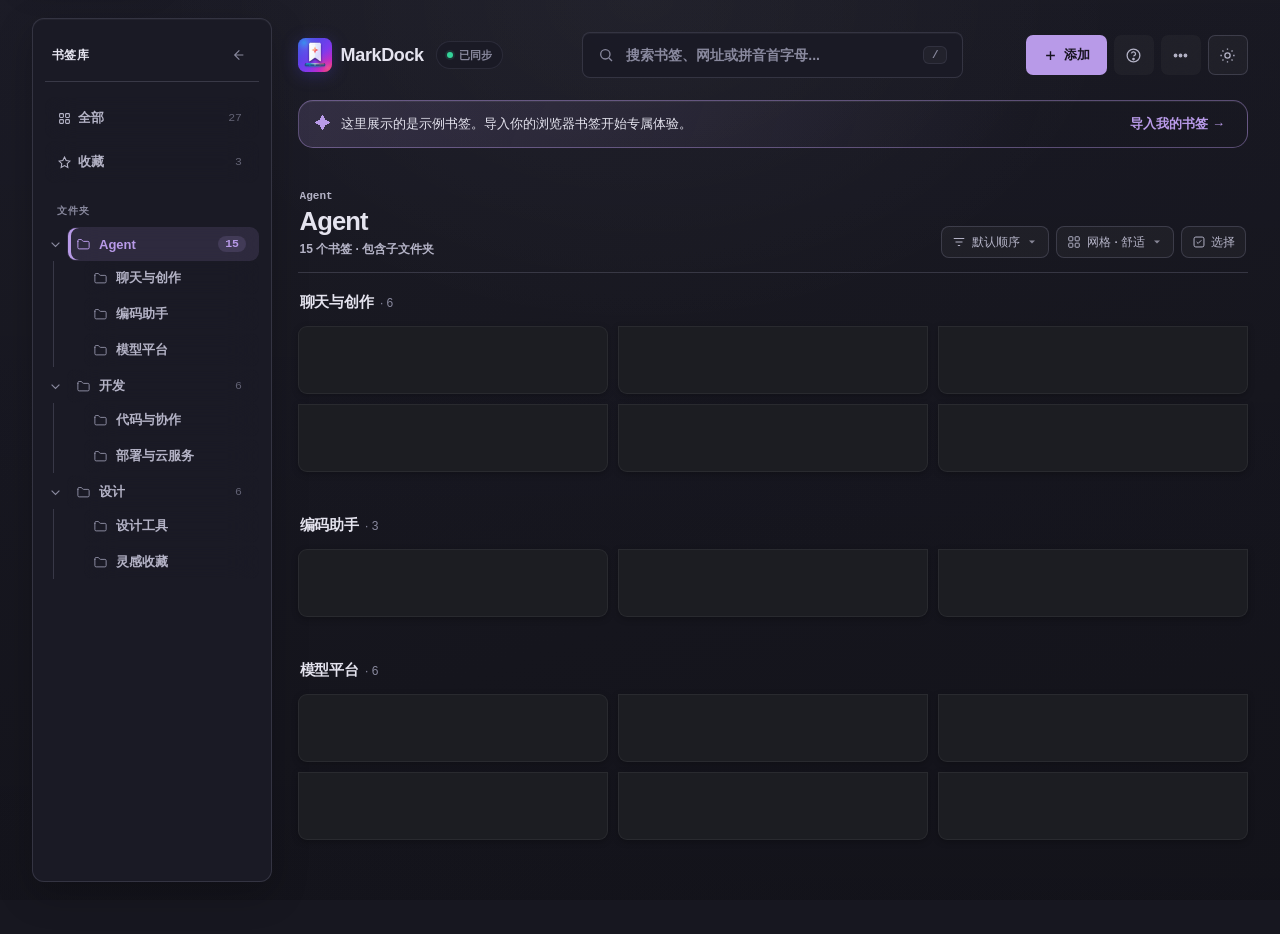
==== index.html @ a3353b94 "Prepare MarkDock Chrome Web Store release" ====
<!doctype html>
<html lang="zh-CN">
  <head>
    <meta charset="UTF-8" />
    <meta name="viewport" content="width=device-width, initial-scale=1" />
    <meta name="theme-color" content="#17181b" />
    <title>MarkDock 书签坞</title>
    <link rel="icon" type="image/svg+xml" href="./favicon.svg" />
    <script src="./theme-init.js"></script>
    <link rel="stylesheet" href="./styles.css" />
    <script src="./app.js" defer></script>
    <script src="./appearance.js" defer></script>
  </head>
  <body>
    <a class="skip-link" href="#content">跳到书签内容</a>
    
    <!-- Fullscreen Immersive Ambient Backdrop -->
    <div class="backdrop" id="backdrop" aria-hidden="true">
      <div class="backdrop-image" id="backdropImage"></div>
      <div class="backdrop-overlay" id="backdropOverlay"></div>
      <div class="backdrop-texture" id="backdropTexture"></div>
    </div>

    <main class="app-window">
      <aside class="sidebar" aria-label="书签分类">
        <div class="sidebar-head">
          <span class="sidebar-head-label">书签库</span>
          <button class="sidebar-collapse-button" id="sidebarCollapseButton" type="button"
            aria-label="收起侧栏" aria-expanded="true" title="收起侧栏">
            <svg viewBox="0 0 24 24" aria-hidden="true"><path d="M14 5 7 12l7 7M7 12h13"/></svg>
          </button>
        </div>
        <div class="tabs-wrap sidebar-tabs-wrap">
          <nav class="tabs" id="tabs" aria-label="书签文件夹导航"></nav>
        </div>
      </aside>

      <div class="workspace-column">
        <!-- Immersive Unified Top Header -->
        <header class="titlebar">
        <div class="titlebar-left">
          <h1 class="brand" aria-label="MarkDock 书签坞">
            <span class="brand-mark">
              <img src="./favicon.svg" alt="" aria-hidden="true" />
            </span>
            <span class="brand-name">MarkDock</span>
          </h1>
          <span class="private-badge" id="syncBadge">
            <span class="badge-dot"></span>
            <span id="syncBadgeText">已同步</span>
          </span>
        </div>

        <!-- Centered Hero Search Bar -->
        <div class="search-wrap">
          <div class="search-box">
            <label class="search-input-label" for="searchInput">
              <svg class="search-icon" viewBox="0 0 24 24" aria-hidden="true"><circle cx="11" cy="11" r="7"/><path d="m16.5 16.5 4.5 4.5"/></svg>
              <input id="searchInput" type="search" placeholder="搜索书签、网址或拼音首字母..." aria-label="搜索书签" autocomplete="off" />
            </label>
            <button class="search-clear" id="searchClearBtn" type="button" aria-label="清空搜索" hidden title="清空搜索">×</button>
            <kbd title="按 / 键快速聚焦">/</kbd>
          </div>
        </div>

        <!-- Clean Header Actions -->
        <div class="titlebar-right">
          <button class="button button-primary quick-add-btn" id="quickAddButton" type="button" title="添加新书签">
            <svg viewBox="0 0 24 24" aria-hidden="true"><path d="M12 5v14M5 12h14"/></svg>
            <span>添加</span>
          </button>


          <!-- Shortcuts Button in Header -->
          <button class="icon-button header-icon-btn" id="shortcutsButton" type="button" aria-label="快捷键指南 (?)" title="快捷键指南 (?)">
            <svg viewBox="0 0 24 24" aria-hidden="true"><circle cx="12" cy="12" r="9" fill="none" stroke="currentColor" stroke-width="1.8"/><path d="M9.09 9a3 3 0 0 1 5.83 1c0 2-3 3-3 3" fill="none" stroke="currentColor" stroke-width="1.8"/><circle cx="12" cy="17" r="1" fill="currentColor"/></svg>
          </button>

          <!-- Actions Dropdown -->
          <div class="actions-wrap">
            <button class="icon-button header-icon-btn" id="actionsButton" type="button" aria-label="更多操作" aria-expanded="false" aria-controls="actionsMenu" title="更多操作">
              <svg viewBox="0 0 24 24" aria-hidden="true"><circle cx="12" cy="12" r="1.8" fill="currentColor"/><circle cx="19" cy="12" r="1.8" fill="currentColor"/><circle cx="5" cy="12" r="1.8" fill="currentColor"/></svg>
            </button>
            <div class="actions-menu" id="actionsMenu" hidden>
              <button id="syncNowButton" type="button" hidden>
                <svg viewBox="0 0 24 24" aria-hidden="true"><path d="M20 7v5h-5M4 17v-5h5"/><path d="M5.6 9A7 7 0 0 1 18 6l2 2M4 16l2 2a7 7 0 0 0 12.4-3"/></svg>
                重新同步书签
              </button>
              <div class="menu-divider" data-menu-kind="bookmark"></div>
              <button id="importButton" type="button">
                <svg viewBox="0 0 24 24" aria-hidden="true"><path d="M12 3v12m0 0-4-4m4 4 4-4M4 17v2a2 2 0 0 0 2 2h12a2 2 0 0 0 2-2v-2"/></svg> 导入书签
              </button>
              <button id="exportButton" type="button" aria-expanded="false" aria-controls="exportMenu">
                <span class="menu-item-content">
                  <svg viewBox="0 0 24 24" aria-hidden="true"><path d="M12 15V3m0 0-4 4m4-4 4 4M4 17v2a2 2 0 0 0 2 2h12a2 2 0 0 0 2-2v-2"/></svg> 导出书签
                </span>
                <span class="chevron">›</span>
              </button>
              <div class="export-menu" id="exportMenu" hidden>
                <button type="button" data-export="html">浏览器书签 HTML</button>
                <button type="button" data-export="json">JSON 备份</button>
              </div>
              <div class="menu-divider" data-menu-kind="bookmark"></div>
              <button id="collapseAllButton" type="button">
                <svg viewBox="0 0 24 24" aria-hidden="true"><path d="M7 11l5-5 5 5M7 13l5 5 5-5"/></svg> <span id="collapseAllLabel">折叠文件夹树</span>
              </button>
              <button id="duplicateButton" type="button">
                <svg viewBox="0 0 24 24" aria-hidden="true"><rect x="8" y="8" width="12" height="12" rx="2"/><path d="M4 16c-1.1 0-2-.9-2-2V4c0-1.1.9-2 2-2h10c1.1 0 2 .9 2 2"/></svg> 查找重复书签
              </button>
              <button id="deadLinkButton" type="button">
                <svg viewBox="0 0 24 24" aria-hidden="true"><path d="m10.5 8.5 5 5M15 9l-4 4M14 11a4.2 4.2 0 0 0 0-6L11 2a4.2 4.2 0 0 0-6 6l2 2m4 4 2 2a4.2 4.2 0 0 0 6-6l-2-2"/></svg> 检查失效链接
              </button>
              <div class="menu-divider" data-menu-kind="bookmark"></div>
              <button id="appearanceMenuItem" type="button">
                <svg viewBox="0 0 24 24" aria-hidden="true"><path d="M12 21a9 9 0 1 1 9-9c0 2.5-2 4-4 4h-2.5a2.5 2.5 0 0 0-1.8 4.2c.4.5.3 1.3-.3 1.6-.5.2-1.1.2-1.4.2Z"/><circle cx="7.5" cy="11.5" r="1.2"/><circle cx="10.5" cy="7.5" r="1.2"/><circle cx="15" cy="7.5" r="1.2"/></svg> 外观设置
              </button>
              <button id="shortcutsMenuItem" type="button">
                <svg viewBox="0 0 24 24" aria-hidden="true"><rect x="2" y="4" width="20" height="16" rx="3"/><path d="M6 8h.01M10 8h.01M14 8h.01M18 8h.01M6 12h.01M18 12h.01M8 16h8"/></svg> 快捷键指南 (?)
              </button>
              <a class="actions-menu-link" href="./privacy.html" target="_blank" rel="noopener noreferrer">隐私政策</a>
              <div class="actions-menu-footer">
                <span>MarkDock v2.4.1</span>
              </div>
            </div>
          </div>

          <button class="theme-toggle" id="themeToggle" type="button" aria-label="切换暗黑模式" title="切换暗黑模式">
            <svg class="theme-moon" viewBox="0 0 24 24" aria-hidden="true"><path d="M20.1 15.7A8.7 8.7 0 0 1 8.3 3.9 8.8 8.8 0 1 0 20.1 15.7Z"/></svg>
            <svg class="theme-sun" viewBox="0 0 24 24" aria-hidden="true"><circle cx="12" cy="12" r="3.7"/><path d="M12 2v2m0 16v2M4.9 4.9l1.4 1.4m11.4 11.4 1.4 1.4M2 12h2m16 0h2M4.9 19.1l1.4-1.4M17.7 6.3l1.4-1.4"/></svg>
          </button>
        </div>
        </header>

      <div class="sub-tabs-wrap" id="subTabsWrap" hidden>
        <nav class="sub-tabs" id="subTabs" aria-label="子文件夹导航"></nav>
      </div>

      <!-- Active Search Status Bar -->
      <div class="search-hint-bar" id="searchHintBar" hidden>
        <span id="searchResultNote"></span>
        <button type="button" id="clearSearchScopeBtn" class="tag-button">清空搜索</button>
      </div>

      <input id="fileInput" type="file" accept=".html,.htm,.json,text/html,application/json" hidden />

      <!-- Demo State Banner -->
      <div class="demo-banner" id="demoBanner" hidden>
        <span class="demo-sparkle">✦</span>
        <span>这里展示的是示例书签。导入你的浏览器书签开始专属体验。</span>
        <button id="demoImportButton" type="button">导入我的书签 <span aria-hidden="true">→</span></button>
      </div>

      <div class="sr-only" id="contentAnnouncement" role="status" aria-live="polite" aria-atomic="true"></div>

      <!-- Main Bookmarks Content -->
      <section class="content" id="content" tabindex="-1" aria-label="书签内容"></section>

      </div>
    </main>

    <div class="selection-toolbar" id="selectionToolbar" role="region" aria-label="书签批量操作" hidden>
      <div class="selection-summary">
        <span class="selection-indicator" aria-hidden="true"></span>
        <strong id="selectionCount">已选 0 个</strong>
      </div>
      <div class="selection-actions">
        <button type="button" class="selection-action-button" id="selectAllResultsButton">全选当前结果</button>
        <button type="button" class="selection-action-button" id="clearSelectionButton" disabled>清空选择</button>
        <span class="selection-actions-divider" aria-hidden="true"></span>
        <button type="button" class="selection-action-button" id="selectionMoveButton" disabled>移动</button>
        <button type="button" class="selection-action-button" id="selectionFavoriteButton" disabled>加入收藏</button>
        <button type="button" class="selection-action-button is-danger" id="selectionDeleteButton" disabled>删除</button>
        <button type="button" class="selection-exit-button" id="selectionExitButton">退出</button>
      </div>
    </div>

    <!-- Bookmark Dialog -->
    <dialog id="bookmarkDialog" class="bookmark-dialog" aria-labelledby="dialogTitle">
      <form id="bookmarkForm" novalidate>
        <div class="dialog-heading">
          <div><p class="eyebrow">BOOKMARK</p><h2 id="dialogTitle">添加书签</h2></div>
          <button class="icon-button" id="closeDialogButton" type="button" aria-label="关闭">×</button>
        </div>

        <div class="field" id="targetDestinationWrap" hidden style="display: none !important;">
          <span>保存位置</span>
          <div class="segmented-control" id="saveDestinationToggle">
            <button type="button" class="segment-btn is-active" data-dest="chrome">保存到 Chrome 书签</button>
            <button type="button" class="segment-btn" data-dest="local">仅本地</button>
          </div>
        </div>

        <label class="field">
          <span>名称</span>
          <input id="titleField" name="title" required maxlength="512" placeholder="例如：我的工作台" autocomplete="off" />
        </label>

        <label class="field">
          <span>网址</span>
          <input id="urlField" name="url" required type="text" inputmode="url" placeholder="https://example.com" autocomplete="off" />
        </label>

        <div class="field" id="chromeFolderSelectWrap" hidden>
          <label for="chromeFolderSelect">目标文件夹</label>
          <select id="chromeFolderSelect"></select>
        </div>

        <div class="field-grid" id="localOrganizeFields">
          <label class="field">
            <span>分类</span>
            <input id="categoryField" name="category" list="categorySuggestions" maxlength="50" placeholder="例如：工作" />
            <datalist id="categorySuggestions"></datalist>
          </label>
          <label class="field">
            <span>分组</span>
            <input id="groupField" name="group" maxlength="100" placeholder="例如：常用工具" />
          </label>
        </div>

        <label class="favorite-check">
          <input id="favoriteField" name="favorite" type="checkbox" />
          <span>加入收藏</span>
        </label>

        <p class="dialog-hint" id="chromeEditHint" hidden>修改将自动同步写回浏览器。</p>
        <p class="form-error" id="formError" role="alert" hidden></p>

        <div class="dialog-actions">
          <button class="button button-danger" id="deleteButton" type="button" hidden>删除书签</button>
          <span class="dialog-spacer"></span>
          <button class="button button-quiet" id="cancelDialogButton" type="button">取消</button>
          <button class="button button-primary" type="submit">保存书签</button>
        </div>
      </form>
    </dialog>

    <!-- Move Bookmark Dialog -->
    <dialog id="moveDialog" class="bookmark-dialog" aria-labelledby="moveTitle">
      <form id="moveForm">
        <div class="dialog-heading">
          <div><p class="eyebrow">ORGANIZE</p><h2 id="moveTitle">移动到分组</h2></div>
          <button class="icon-button" type="button" data-close-dialog="moveDialog" aria-label="关闭">×</button>
        </div>
        <label class="field"><span>目标分组</span><select id="moveTarget" required></select></label>
        <label class="field"><span>新建子分组（可选）</span><input id="newGroupName" maxlength="80" placeholder="留空则直接移入选中的分组" autocomplete="off" /></label>
        <p class="dialog-hint">书签移动将自动同步写回浏览器。</p>
        <div class="dialog-actions">
          <span class="dialog-spacer"></span>
          <button class="button button-quiet" type="button" data-close-dialog="moveDialog">取消</button>
          <button class="button button-primary" type="submit">移动书签</button>
        </div>
      </form>
    </dialog>

    <!-- Rename Section Dialog -->
    <dialog id="renameDialog" class="bookmark-dialog" aria-labelledby="renameTitle">
      <form id="renameForm">
        <div class="dialog-heading">
          <div><p class="eyebrow">SECTION</p><h2 id="renameTitle">重命名分组</h2></div>
          <button class="icon-button" type="button" data-close-dialog="renameDialog" aria-label="关闭">×</button>
        </div>
        <label class="field">
          <span>新分组名称</span>
          <input id="renameInput" required maxlength="100" placeholder="输入新的名称" autocomplete="off" />
        </label>
        <p class="form-error" id="renameError" role="alert" hidden></p>
        <p class="dialog-hint" id="renameHint">重命名将更新此分组下的所有书签。</p>
        <div class="dialog-actions">
          <span class="dialog-spacer"></span>
          <button class="button button-quiet" type="button" data-close-dialog="renameDialog">取消</button>
          <button class="button button-primary" type="submit">保存名称</button>
        </div>
      </form>
    </dialog>

    <!-- Audit Dialog (Duplicates & Dead Links) -->
    <dialog id="auditDialog" class="bookmark-dialog audit-dialog" aria-labelledby="auditTitle">
      <div class="dialog-heading">
        <div><p class="eyebrow">MAINTENANCE</p><h2 id="auditTitle">书签检查</h2></div>
        <button class="icon-button" type="button" data-close-dialog="auditDialog" aria-label="关闭">×</button>
      </div>

      <div class="audit-summary-box">
        <p id="auditSummary"></p>
        <div class="audit-progress" id="auditProgressWrap" hidden>
          <div class="audit-progress-bar" id="auditProgressBar"></div>
        </div>
      </div>

      <div id="auditResults" class="audit-results"></div>

      <div class="dialog-actions">
        <span class="dialog-spacer"></span>
        <button class="button button-quiet" type="button" data-close-dialog="auditDialog">关闭</button>
        <button class="button button-quiet" id="cancelAuditButton" type="button" hidden>停止检查</button>
        <button class="button button-danger" id="mergeDuplicatesButton" type="button" hidden>一键合并全部重复项</button>
      </div>
    </dialog>

    <!-- Shortcuts Cheatsheet Dialog -->
    <dialog id="shortcutsDialog" class="bookmark-dialog shortcuts-dialog" aria-labelledby="shortcutsTitle">
      <div class="dialog-heading">
        <div><p class="eyebrow">HELP</p><h2 id="shortcutsTitle">快捷键指南</h2></div>
        <button class="icon-button" type="button" data-close-dialog="shortcutsDialog" aria-label="关闭">×</button>
      </div>
      <div class="shortcuts-table">
        <div class="shortcut-row"><kbd>/</kbd><span>聚焦搜索框</span></div>
        <div class="shortcut-row"><kbd>⌘ K</kbd> / <kbd>Ctrl K</kbd><span>打开快速操作面板</span></div>
        <div class="shortcut-row"><kbd>s</kbd><span>切换书签选择模式</span></div>
        <div class="shortcut-row"><kbd>↑</kbd> <kbd>↓</kbd> <kbd>←</kbd> <kbd>→</kbd> 或 <kbd>j</kbd> / <kbd>k</kbd><span>网格四向移动或上下遍历；搜索后按 ↓ 进入结果</span></div>
        <div class="shortcut-row"><kbd>Enter</kbd><span>在新标签页打开当前选中的书签</span></div>
        <div class="shortcut-row"><kbd>c</kbd><span>复制当前选中书签的网址</span></div>
        <div class="shortcut-row"><kbd>e</kbd><span>编辑当前选中的书签</span></div>
        <div class="shortcut-row"><kbd>f</kbd><span>收藏 / 取消收藏当前书签</span></div>
        <div class="shortcut-row"><kbd>m</kbd><span>移动当前书签到其他分组（或直接拖拽卡片）</span></div>
        <div class="shortcut-row"><kbd>Delete</kbd> 或 <kbd>Backspace</kbd><span>删除当前选中的书签</span></div>
        <div class="shortcut-row"><kbd>Esc</kbd><span>关闭当前菜单或对话框；无浮层时清空搜索并返回搜索框</span></div>
        <div class="shortcut-row"><kbd>?</kbd><span>随时呼出此快捷键帮助</span></div>
      </div>
      <div class="dialog-actions">
        <span class="dialog-version-tag">MarkDock v2.4.1</span>
        <span class="dialog-spacer"></span>
        <button class="button button-primary" type="button" data-close-dialog="shortcutsDialog">知道了</button>
      </div>
    </dialog>

    <dialog id="commandDialog" class="command-dialog" aria-labelledby="commandTitle">
      <div class="command-dialog-heading">
        <div><p class="eyebrow">QUICK ACTIONS</p><h2 id="commandTitle">快速操作</h2></div>
        <button class="icon-button" id="closeCommandButton" type="button" aria-label="关闭快速操作">×</button>
      </div>
      <label class="command-search-box" for="commandInput">
        <svg viewBox="0 0 24 24" aria-hidden="true"><circle cx="11" cy="11" r="7"/><path d="m16.5 16.5 4.5 4.5"/></svg>
        <input id="commandInput" type="search" autocomplete="off" placeholder="搜索书签、输入操作，或输入 @ 按站点筛选…" />
        <kbd>ESC</kbd>
      </label>
      <div class="command-results" id="commandResults" role="listbox" aria-label="操作和书签结果"></div>
      <div class="command-dialog-footer"><span><kbd>↑</kbd><kbd>↓</kbd> 选择　<kbd>Enter</kbd> 打开</span><span>⌘ K / Ctrl K</span></div>
    </dialog>

    <!-- Appearance Settings Dialog -->
    <dialog id="appearanceDialog" class="bookmark-dialog appearance-dialog" aria-labelledby="appearanceTitle">
      <div class="dialog-heading">
        <div>
          <p class="eyebrow">外观</p>
          <h2 id="appearanceTitle">界面主题</h2>
        </div>
        <button class="icon-button" type="button" data-close-dialog="appearanceDialog" aria-label="关闭">×</button>
      </div>

      <div class="appearance-intro">
        <span class="appearance-intro-mark" aria-hidden="true">
          <svg viewBox="0 0 24 24"><path d="M20.2 15.7A8.7 8.7 0 0 1 8.3 3.8 8.9 8.9 0 1 0 20.2 15.7Z"/></svg>
        </span>
        <div>
          <h3>选择适合你的阅读环境</h3>
          <p>主题会自动保存，也可以随时用顶栏按钮切换。</p>
        </div>
      </div>

      <p class="appearance-save-status" id="appearanceSaveStatus" role="status" aria-live="polite" hidden></p>

      <div class="appearance-mode-grid" role="group" aria-label="选择界面主题">
        <button class="appearance-mode-card" type="button" data-theme-option="dark" aria-pressed="false">
          <span class="appearance-theme-preview preview-dark" aria-hidden="true">
            <span class="preview-toolbar"><i></i><i></i><i></i></span>
            <span class="preview-workspace">
              <span class="preview-sidebar"></span>
              <span class="preview-content"><i></i><i></i><i></i></span>
            </span>
          </span>
          <span class="appearance-mode-meta">
            <span class="appearance-mode-copy">
              <strong>暗黑</strong>
              <small>柔和深色，适合低光环境</small>
            </span>
            <span class="theme-choice-mark" aria-hidden="true">
              <svg viewBox="0 0 16 16"><path d="m3.5 8.2 2.8 2.7 6.2-6"/></svg>
            </span>
          </span>
        </button>

        <button class="appearance-mode-card" type="button" data-theme-option="light" aria-pressed="false">
          <span class="appearance-theme-preview preview-light" aria-hidden="true">
            <span class="preview-toolbar"><i></i><i></i><i></i></span>
            <span class="preview-workspace">
              <span class="preview-sidebar"></span>
              <span class="preview-content"><i></i><i></i><i></i></span>
            </span>
          </span>
          <span class="appearance-mode-meta">
            <span class="appearance-mode-copy">
              <strong>白色</strong>
              <small>清晰明亮，适合日间浏览</small>
            </span>
            <span class="theme-choice-mark" aria-hidden="true">
              <svg viewBox="0 0 16 16"><path d="m3.5 8.2 2.8 2.7 6.2-6"/></svg>
            </span>
          </span>
        </button>
      </div>

      <section class="appearance-wallpaper" aria-labelledby="appearanceWallpaperTitle">
        <div class="appearance-section-heading">
          <div>
            <h3 id="appearanceWallpaperTitle">背景与质感</h3>
            <p>个性化背景效果，支持双主题独立记忆与即时生效</p>
          </div>
        </div>

        <div class="wallpaper-mode-grid" role="group" aria-label="选择背景类型">
          <button class="wallpaper-mode-button" type="button" data-wallpaper-choice="diffuse" aria-pressed="false">
            <span class="wallpaper-mode-swatch wallpaper-swatch-default" aria-hidden="true"></span>
            <span>默认微光</span>
          </button>
          <button class="wallpaper-mode-button" type="button" data-wallpaper-choice="gradient" aria-pressed="false">
            <span class="wallpaper-mode-swatch wallpaper-swatch-gradient" aria-hidden="true"></span>
            <span>流光渐变</span>
          </button>
          <button class="wallpaper-mode-button" type="button" data-wallpaper-choice="custom" aria-pressed="false">
            <span class="wallpaper-mode-swatch wallpaper-swatch-image" aria-hidden="true"></span>
            <span>精选壁纸</span>
          </button>
        </div>

        <div class="wallpaper-options" id="wallpaperOptions" hidden>
          <!-- 1. 渐变预设 -->
          <div class="wallpaper-option-row" id="wallpaperGradientOptions" hidden>
            <span class="wallpaper-option-label">渐变方案</span>
            <div class="wallpaper-gradient-options" role="group" aria-label="渐变背景">
              <button class="wallpaper-gradient-button" type="button" data-wallpaper-gradient="slate" aria-label="石墨灰" aria-pressed="false"><span class="gradient-swatch gradient-slate"></span><span>石墨</span></button>
              <button class="wallpaper-gradient-button" type="button" data-wallpaper-gradient="coast" aria-label="海岸蓝" aria-pressed="false"><span class="gradient-swatch gradient-coast"></span><span>海岸</span></button>
              <button class="wallpaper-gradient-button" type="button" data-wallpaper-gradient="plum" aria-label="暮紫" aria-pressed="false"><span class="gradient-swatch gradient-plum"></span><span>暮紫</span></button>
              <button class="wallpaper-gradient-button" type="button" data-wallpaper-gradient="aurora" aria-label="极光绿" aria-pressed="false"><span class="gradient-swatch gradient-aurora"></span><span>极光</span></button>
              <button class="wallpaper-gradient-button" type="button" data-wallpaper-gradient="sunset" aria-label="落日珊瑚" aria-pressed="false"><span class="gradient-swatch gradient-sunset"></span><span>落日</span></button>
              <button class="wallpaper-gradient-button" type="button" data-wallpaper-gradient="abyss" aria-label="深蓝星河" aria-pressed="false"><span class="gradient-swatch gradient-abyss"></span><span>深蓝</span></button>
            </div>
          </div>

          <!-- 2. 图片与壁纸画廊 (精选/必应/上传) -->
          <div class="wallpaper-image-section" id="wallpaperImageOptions" hidden>
            <div class="wallpaper-source-tabs" role="tablist" aria-label="壁纸来源">
              <button class="wallpaper-source-tab is-active" type="button" data-image-source="curated" role="tab" aria-selected="true">精选画廊</button>
              <button class="wallpaper-source-tab" type="button" data-image-source="bing" role="tab" aria-selected="false">每日必应</button>
              <button class="wallpaper-source-tab" type="button" data-image-source="upload" role="tab" aria-selected="false">本地上传</button>
            </div>

            <!-- 精选画廊列表 -->
            <div class="curated-wallpapers-grid" id="curatedWallpapersGrid">
              <button class="curated-wallpaper-item is-active" type="button" data-curated-id="aurora" title="极光流动">
                <span class="curated-thumb" style="background-image: url('assets/wallpapers/aurora-flow.svg');"></span>
                <span>极光流动</span>
              </button>
              <button class="curated-wallpaper-item" type="button" data-curated-id="cosmic" title="深邃星云">
                <span class="curated-thumb" style="background-image: url('assets/wallpapers/cosmic-glow.svg');"></span>
                <span>深邃星云</span>
              </button>
              <button class="curated-wallpaper-item" type="button" data-curated-id="zen" title="静谧远山">
                <span class="curated-thumb" style="background-image: url('assets/wallpapers/zen-mountain.svg');"></span>
                <span>静谧远山</span>
              </button>
              <button class="curated-wallpaper-item" type="button" data-curated-id="dusk" title="暮光落霞">
                <span class="curated-thumb" style="background-image: url('assets/wallpapers/warm-dusk.svg');"></span>
                <span>暮光落霞</span>
              </button>
            </div>

            <!-- 每日必应卡片 -->
            <div class="bing-wallpaper-card" id="bingWallpaperCard" hidden>
              <div class="bing-preview-box">
                <div class="bing-preview-img" id="bingPreviewImg"></div>
                <div class="bing-info">
                  <strong id="bingTitle">今日必应壁纸</strong>
                  <span id="bingCopyright" class="bing-copyright">选择后从 Bing 获取今日壁纸。</span>
                </div>
              </div>
              <button class="button button-sm button-secondary" id="refreshBingButton" type="button">🔄 刷新今日壁纸</button>
            </div>

            <!-- 自定义上传卡片 -->
            <div class="custom-upload-box" id="customUploadBox" hidden>
              <div class="custom-preview-row">
                <div class="custom-thumb" id="customWallpaperThumb" aria-hidden="true"></div>
                <div class="custom-thumb-meta">
                  <span class="custom-thumb-title">当前自定义图片</span>
                  <span class="wallpaper-status" id="wallpaperStatus" role="status">图片已安全保存在本地浏览器。</span>
                </div>
              </div>
              <div class="custom-upload-actions">
                <button class="button wallpaper-upload-button" id="uploadWallpaperButton" type="button">选择本地图片</button>
                <button class="button button-ghost" id="removeWallpaperButton" type="button" hidden>移除图片</button>
                <input id="wallpaperFileInput" type="file" accept="image/*" hidden />
              </div>
            </div>
          </div>

          <!-- 4. 画面微调 (模糊与暗角遮罩) -->
          <div class="wallpaper-adjustments" id="wallpaperAdjustments" hidden>
            <label class="wallpaper-range-row" id="wallpaperBlurRow" for="wallpaperBlurRange">
              <span>模糊</span>
              <input id="wallpaperBlurRange" type="range" min="0" max="28" step="1" value="10" />
              <output id="wallpaperBlurValue" for="wallpaperBlurRange">10 px</output>
            </label>
            <label class="wallpaper-range-row" for="wallpaperOverlayRange">
              <span>遮罩</span>
              <input id="wallpaperOverlayRange" type="range" min="0" max="75" step="1" value="24" />
              <output id="wallpaperOverlayValue" for="wallpaperOverlayRange">24%</output>
            </label>
          </div>

          <!-- 5. 高级质感扩展 (点阵网格与卡片毛玻璃) -->
          <div class="wallpaper-extra-effects" id="wallpaperExtraEffects">
            <div class="appearance-switch-row">
              <div class="switch-meta">
                <strong>微质感点阵 (Dot Grid)</strong>
                <small>在背景表层叠加细腻科技网格微粒</small>
              </div>
              <button type="button" class="appearance-toggle-switch" id="toggleDotGrid" role="switch" aria-checked="false" aria-label="微质感点阵开关">
                <span class="toggle-knob"></span>
              </button>
            </div>

            <div class="appearance-switch-row">
              <div class="switch-meta">
                <strong>卡片毛玻璃通透 (Frosted Glass)</strong>
                <small>书签卡片半透明磨砂毛玻璃浮雕质感</small>
              </div>
              <button type="button" class="appearance-toggle-switch" id="toggleCardGlass" role="switch" aria-checked="false" aria-label="卡片毛玻璃开关">
                <span class="toggle-knob"></span>
              </button>
            </div>
          </div>
        </div>
      </section>

      <div class="dialog-actions">
        <span class="appearance-save-note">选择后立即生效</span>
        <span class="dialog-spacer"></span>
        <button class="button button-primary" type="button" data-close-dialog="appearanceDialog">完成</button>
      </div>
    </dialog>

    <dialog id="dataUseDisclosureDialog" class="bookmark-dialog data-use-dialog" aria-labelledby="dataUseDisclosureTitle">
      <div class="dialog-heading">
        <div>
          <p class="eyebrow">隐私与数据</p>
          <h2 id="dataUseDisclosureTitle">MarkDock 如何使用书签数据</h2>
        </div>
      </div>
      <p class="data-use-intro">继续使用前，请了解扩展会如何处理你的书签和相关数据。</p>
      <ul class="data-use-list">
        <li>读取书签标题、网址和文件夹，用于展示、搜索、整理及按你的操作更新 Chrome 书签；你创建或导入到 MarkDock 的本地书签也保存在本机。主动使用快捷键或右键菜单快速保存时，会读取当前标签页标题和网址。</li>
        <li>收藏状态、自定义图标和外观偏好保存在本机；Chrome Sync 会同步界面偏好与文件夹展开状态，展开状态包含相应的 Chrome 书签文件夹 ID。</li>
        <li>显示书签卡片时会自动向对应网站请求高清图标，该网站会收到图标请求连接信息。失效链接检查只在你启动并授权后请求书签网址；Bing 壁纸只在你选用后申请 Bing 网站权限。</li>
        <li>MarkDock 不会把书签列表发送给开发者，也不使用广告或分析服务。</li>
      </ul>
      <p class="data-use-policy">详细处理方式见 <a href="./privacy.html" target="_blank" rel="noopener noreferrer">隐私政策</a>。</p>
      <p class="appearance-save-status" id="dataUseConsentStatus" role="status" aria-live="polite" hidden></p>
      <div class="dialog-actions">
        <span class="dialog-spacer"></span>
        <button class="button button-primary" id="acceptDataUseButton" type="button">同意并继续</button>
      </div>
    </dialog>

    <!-- Right-click Context Menu -->
    <div class="context-menu" id="contextMenu" role="menu" hidden>
      <button type="button" data-menu-kind="bookmark" data-action="open" role="menuitem">
        <svg viewBox="0 0 24 24" aria-hidden="true"><path d="M18 13v6a2 2 0 0 1-2 2H5a2 2 0 0 1-2-2V8a2 2 0 0 1 2-2h6M15 3h6v6M10 14L21 3"/></svg> 打开书签
      </button>
      <button type="button" data-menu-kind="bookmark" data-action="open-window" role="menuitem">
        <svg viewBox="0 0 24 24" aria-hidden="true"><rect x="3" y="3" width="18" height="18" rx="2"/><path d="M3 9h18"/></svg> 在新窗口打开
      </button>
      <div class="menu-divider" data-menu-kind="bookmark"></div>
      <button type="button" data-menu-kind="bookmark" data-action="filter-domain" role="menuitem">
        <svg viewBox="0 0 24 24" aria-hidden="true"><circle cx="12" cy="12" r="9"/><path d="M3.6 9h16.8M3.6 15h16.8M12 3a15 15 0 0 1 0 18M12 3a15 15 0 0 0 0 18"/></svg> 筛选此站点书签
      </button>
      <button type="button" data-menu-kind="bookmark" data-action="copy-url" role="menuitem">
        <svg viewBox="0 0 24 24" aria-hidden="true"><rect x="9" y="9" width="13" height="13" rx="2"/><path d="M5 15H4a2 2 0 0 1-2-2V4a2 2 0 0 1 2-2h9a2 2 0 0 1 2 2v1"/></svg> 复制网址
      </button>
      <button type="button" data-menu-kind="bookmark" data-action="copy-title" role="menuitem">
        <svg viewBox="0 0 24 24" aria-hidden="true"><path d="M4 7V4h16v3M9 20h6M12 4v16"/></svg> 复制名称
      </button>
      <button type="button" data-menu-kind="bookmark" data-action="toggle-favorite" role="menuitem">
        <svg viewBox="0 0 24 24" aria-hidden="true"><path d="m12 2 3.09 6.26L22 9.27l-5 4.87 1.18 6.88L12 17.77l-6.18 3.25L7 14.14 2 9.27l6.91-1.01L12 2z"/></svg> <span id="contextFavoriteLabel">加入收藏</span>
      </button>
      <div class="menu-divider" data-menu-kind="bookmark"></div>
      <button type="button" data-menu-kind="bookmark" data-action="edit" role="menuitem">
        <svg viewBox="0 0 24 24" aria-hidden="true"><path d="M12 20h9M16.5 3.5a2.12 2.12 0 0 1 3 3L7 19l-4 1 1-4L16.5 3.5z"/></svg> 编辑书签
      </button>
      <button type="button" data-menu-kind="bookmark" data-action="move" role="menuitem">
        <svg viewBox="0 0 24 24" aria-hidden="true"><path d="M5 12h14M12 5l7 7-7 7"/></svg> 移动分组
      </button>
      <div class="menu-divider" data-menu-kind="bookmark"></div>
      <button type="button" data-menu-kind="bookmark" data-action="delete" role="menuitem" class="danger-action">
        <svg viewBox="0 0 24 24" aria-hidden="true"><path d="M3 6h18M19 6v14a2 2 0 0 1-2 2H7a2 2 0 0 1-2-2V6M8 6V4a2 2 0 0 1 2-2h4a2 2 0 0 1 2 2v2"/></svg> 删除书签
      </button>
      <div class="menu-divider" data-menu-kind="folder" hidden></div>
      <button type="button" data-menu-kind="folder" data-action="folder-add-bookmark" role="menuitem" hidden>
        <svg viewBox="0 0 24 24" aria-hidden="true"><path d="M12 5v14M5 12h14"/></svg> 在此新建书签
      </button>
      <button type="button" data-menu-kind="folder" data-action="folder-new-subfolder" role="menuitem" hidden>
        <svg viewBox="0 0 24 24" aria-hidden="true"><path d="M3 7v10a2 2 0 0 0 2 2h14a2 2 0 0 0 2-2V9a2 2 0 0 0-2-2h-6.93a2 2 0 0 1-1.66-.9l-.82-1.2A2 2 0 0 0 7.93 4H5a2 2 0 0 0-2 2v1z"/><path d="M12 10v6M9 13h6"/></svg> 新建子文件夹
      </button>
      <button type="button" data-menu-kind="folder" data-action="folder-rename" role="menuitem" hidden>
        <svg viewBox="0 0 24 24" aria-hidden="true"><path d="M12 20h9M16.5 3.5a2.12 2.12 0 0 1 3 3L7 19l-4 1 1-4Z"/></svg> 重命名文件夹
      </button>
      <button type="button" data-menu-kind="folder" data-action="folder-open-all" role="menuitem" hidden>
        <svg viewBox="0 0 24 24" aria-hidden="true"><path d="M18 13v6a2 2 0 0 1-2 2H5a2 2 0 0 1-2-2V8a2 2 0 0 1 2-2h6M15 3h6v6M10 14 21 3"/></svg> <span id="folderOpenAllLabel">打开文件夹内书签</span>
      </button>
      <div class="menu-divider" data-menu-kind="folder" data-folder-danger-divider hidden></div>
      <button type="button" data-menu-kind="folder" data-action="folder-delete" role="menuitem" class="danger-action" hidden>
        <svg viewBox="0 0 24 24" aria-hidden="true"><path d="M3 6h18M19 6v14a2 2 0 0 1-2 2H7a2 2 0 0 1-2-2V6M8 6V4a2 2 0 0 1 2-2h4a2 2 0 0 1 2 2v2"/></svg> 删除文件夹
      </button>
    </div>

    <div class="bookmark-tooltip" id="bookmarkTooltip" role="tooltip" hidden></div>
    <div class="sidebar-dock-flyout" id="sidebarDockFlyout" role="tooltip" hidden></div>
    <div class="toast" id="toast" role="status" aria-live="polite">
      <span id="toastMessage"></span>
      <button id="toastAction" type="button" hidden></button>
    </div>
  </body>
</html>
---- styles.css ----
/* ==========================================================================
   MarkDock 书签坞 · 双主题设计系统
   界面主题限定为暗黑与白色，使用统一的灰阶表面与文字
   ========================================================================== */

:root {
  --font-ui: -apple-system, BlinkMacSystemFont, "SF Pro Display", "SF Pro Text", "PingFang SC", "Noto Sans CJK SC", "Hiragino Sans GB", "Microsoft YaHei", sans-serif;
  font-family: var(--font-ui);
  font-synthesis: weight;
  -webkit-font-smoothing: auto;

  /* 通用尺寸与动效 */
  --card-radius: 16px;
  --wallpaper-blur: 0px;
  --wallpaper-overlay: 0;

  /* 默认回退（暗黑） */
  color-scheme: dark;
  --bg-canvas: #101113;
  --text: #f1f2f3;
  --text-secondary: #c1c3c7;
  --text-muted: #989ba2;
  --accent: #d4d6d9;
  --accent-hover: #f0f1f2;
  --accent-on: #151618;
  --accent-soft: rgba(230, 232, 235, 0.12);
  --accent-border: rgba(230, 232, 235, 0.26);
  --focus: #d4d6d9;
  --danger: #f87171;
  --danger-soft: rgba(248, 113, 113, 0.16);
  --warning: #fbbf24;
  --warning-soft: rgba(251, 191, 36, 0.16);
  --success: #34d399;
  --success-soft: rgba(52, 211, 153, 0.13);

  --card-bg: rgba(25, 26, 29, 0.96);
  --card-bg-hover: rgba(31, 32, 36, 0.985);
  --card-border: rgba(255, 255, 255, 0.095);
  --card-border-hover: rgba(255, 255, 255, 0.19);
  --card-shadow: 0 14px 36px rgba(0, 0, 0, 0.24), inset 0 1px 0 rgba(255, 255, 255, 0.035);
  --card-shadow-hover: 0 18px 42px rgba(0, 0, 0, 0.31), inset 0 1px 0 rgba(255, 255, 255, 0.055);

  --icon-base: rgba(255, 255, 255, 0.055);
  --icon-border: rgba(255, 255, 255, 0.10);
  --icon-shadow: 0 4px 14px rgba(0, 0, 0, 0.4), inset 0 0 0 1px rgba(255, 255, 255, 0.08);

  --nav-bg: rgba(22, 23, 26, 0.96);
  --nav-border: rgba(255, 255, 255, 0.09);
  --nav-shadow: 0 12px 30px rgba(0, 0, 0, 0.2);

  --tab-active-bg: rgba(255, 255, 255, 0.09);
  --tab-active-border: rgba(255, 255, 255, 0.20);
  --tab-hover-bg: rgba(255, 255, 255, 0.06);

  --line: rgba(255, 255, 255, 0.075);
  --line-strong: rgba(255, 255, 255, 0.145);
  --surface-raised: #242529;
  --surface-soft: rgba(255, 255, 255, 0.045);
  --surface-hover: rgba(255, 255, 255, 0.075);

  /* 默认弥散光（中性灰） */
  --skin-diffuse: radial-gradient(1000px 640px at 50% -12%, rgba(255, 255, 255, 0.045), transparent 68%), linear-gradient(165deg, #151618 0%, #101113 54%, #0d0e10 100%);
}

/* 旧版皮肤偏好会先归一到暗黑或白色主题，再应用这些样式。 */

* { box-sizing: border-box; }
html {
  min-height: 100%;
  background-color: var(--bg-canvas);
}

body {
  min-height: 100vh;
  margin: 0;
  padding: 0;
  background: transparent !important;
  color: var(--text);
  overflow-x: hidden;
  transition: color 0.3s ease;
}

button, input, select, textarea { font: inherit; color: inherit; }
button { cursor: pointer; touch-action: manipulation; }
button:focus-visible, a:focus-visible {
  outline: 2px solid var(--focus, var(--accent));
  outline-offset: 3px;
}
input:focus-visible, select:focus-visible {
  outline: 2px solid var(--focus);
  outline-offset: 2px;
}
[hidden] { display: none !important; }
::selection { background: var(--accent-soft); color: var(--text); }

/* Accessible Skip Link */
.skip-link {
  position: fixed;
  z-index: 99999;
  top: -60px;
  left: 24px;
  padding: 10px 18px;
  border-radius: 10px;
  background: var(--surface-raised);
  color: var(--accent);
  box-shadow: 0 8px 30px rgba(0, 0, 0, 0.2);
  font-weight: 600;
  transition: top 0.2s cubic-bezier(0.16, 1, 0.3, 1);
}
.skip-link:focus { top: 16px; }
.content:focus,
.content:focus-visible {
  outline: none !important;
  box-shadow: none !important;
}

/* ==========================================================================
   弥散光与壁纸系统 (Diffuse Ambient Backdrop & Wallpaper 2.0)
   ========================================================================== */
.backdrop {
  position: fixed;
  inset: 0;
  z-index: 0;
  overflow: hidden;
  pointer-events: none;
  background: var(--wallpaper-gradient, var(--skin-diffuse));
  background-color: var(--bg-canvas);
  transition: background 0.4s cubic-bezier(0.16, 1, 0.3, 1), background-color 0.4s ease;
}

.backdrop-image {
  position: absolute;
  inset: -40px;
  background-image: var(--custom-wallpaper-url, none);
  background-size: cover;
  background-position: center;
  background-repeat: no-repeat;
  filter: blur(var(--wallpaper-blur, 0px));
  opacity: 0;
  pointer-events: none;
  transition: opacity 0.4s ease, filter 0.2s ease;
  z-index: 1;
}

:root[data-wallpaper-mode="custom"] .backdrop-image {
  opacity: 1 !important;
}

.backdrop-overlay {
  position: absolute;
  inset: 0;
  background: #000000;
  opacity: var(--wallpaper-overlay, 0);
  pointer-events: none;
  transition: opacity 0.2s ease;
  z-index: 2;
}

/* ==========================================================================
   Expansive Canvas & Unified Ambient Header
   ========================================================================== */
.app-window {
  width: 100%;
  max-width: 1080px;
  min-height: 100vh;
  margin: 0 auto;
  padding: 0 clamp(16px, 3vw, 32px);
  display: flex;
  flex-direction: column;
  background: transparent;
  position: relative;
  isolation: isolate;
  z-index: 1;
}

/* Unified Floating Titlebar */
.titlebar {
  position: sticky;
  top: 0;
  z-index: 50;
  display: grid;
  grid-template-columns: auto minmax(260px, 480px) auto;
  align-items: center;
  justify-content: space-between;
  gap: 18px;
  padding: 16px 0 12px;
  background: transparent;
  backdrop-filter: var(--glass-filter, blur(28px));
  -webkit-backdrop-filter: var(--glass-filter, blur(28px));
  border-bottom: 1px solid var(--line);
  margin-bottom: 8px;
}

.titlebar-left {
  display: flex;
  align-items: center;
  gap: 14px;
}
.brand {
  margin: 0;
  display: flex;
  align-items: center;
  gap: 9px;
  font-size: 17px;
  font-weight: 700;
  letter-spacing: -0.02em;
  color: var(--text);
  user-select: none;
}
.brand-mark {
  width: 28px;
  height: 28px;
  display: grid;
  place-items: center;
  border-radius: 8px;
  color: var(--accent-on, #fff);
  background: linear-gradient(135deg, var(--accent), var(--accent-hover));
  box-shadow: 0 4px 12px var(--accent-soft);
}

.private-badge {
  display: inline-flex;
  align-items: center;
  gap: 6px;
  padding: 3px 9px;
  border-radius: 9999px;
  background: var(--nav-bg);
  border: 1px solid var(--line);
  color: var(--text-muted);
  font-size: 11px;
  font-weight: 550;
  backdrop-filter: blur(12px);
}
.badge-dot {
  width: 6px;
  height: 6px;
  border-radius: 50%;
  background: var(--success);
  box-shadow: 0 0 0 2px var(--success-soft);
}
.private-badge[data-status="loading"] .badge-dot,
.private-badge[data-status="importing"] .badge-dot {
  background: var(--warning);
  box-shadow: 0 0 0 2px var(--warning-soft);
}
.private-badge[data-status="error"] .badge-dot {
  background: var(--danger);
  box-shadow: 0 0 0 2px var(--danger-soft);
}

/* ==========================================================================
   Hero Centered Search Capsule
   ========================================================================== */
.search-wrap {
  width: 100%;
}
.search-box {
  width: 100%;
  height: 42px;
  display: flex;
  align-items: center;
  gap: 10px;
  padding: 0 14px;
  border-radius: 12px;
  background: var(--nav-bg);
  border: 1px solid var(--line);
  box-shadow: 0 2px 10px rgba(0, 0, 0, 0.04);
  backdrop-filter: var(--glass-filter, blur(24px));
  -webkit-backdrop-filter: var(--glass-filter, blur(24px));
  transition: all 0.18s cubic-bezier(0.16, 1, 0.3, 1);
  cursor: text;
}
.search-box:hover {
  border-color: var(--line-strong);
}
.search-box:focus-within {
  border-color: var(--focus);
  background: var(--surface-raised);
  box-shadow: 0 0 0 3px var(--accent-soft), 0 8px 24px rgba(0, 0, 0, 0.12);
}
.search-icon {
  width: 16px;
  height: 16px;
  flex: none;
  fill: none;
  stroke: var(--text-muted);
  stroke-width: 2;
  transition: stroke 0.2s;
}
.search-box:focus-within .search-icon {
  stroke: var(--accent);
}
.search-input-label {
  display: flex;
  flex: 1;
  align-items: center;
  gap: 10px;
  min-width: 0;
  cursor: text;
}
.search-box input {
  width: 0;
  flex: 1;
  min-width: 0;
  border: 0;
  outline: 0 !important;
  background: transparent;
  color: var(--text);
  font-size: 13.5px;
  font-weight: 500;
}
.search-box input::placeholder {
  color: var(--text-muted);
  opacity: 0.85;
}
.search-box input::-webkit-search-cancel-button { display: none; }

.search-clear {
  width: 22px;
  height: 22px;
  border: 0;
  border-radius: 50%;
  background: var(--surface-soft);
  color: var(--text-muted);
  font-size: 14px;
  display: grid;
  place-items: center;
  padding: 0;
  transition: all 0.15s;
}
.search-clear:hover {
  background: var(--surface-hover);
  color: var(--text);
}
.search-box kbd {
  padding: 2px 7px;
  border-radius: 6px;
  background: var(--surface-soft);
  border: 1px solid var(--line);
  color: var(--text-muted);
  font-size: 11px;
  font-weight: 650;
  user-select: none;
}

/* Header Right Buttons */
.titlebar-right {
  display: flex;
  align-items: center;
  justify-content: flex-end;
  gap: 8px;
}

.button {
  min-height: 36px;
  display: inline-flex;
  align-items: center;
  justify-content: center;
  gap: 6px;
  padding: 0 14px;
  border: 1px solid transparent;
  border-radius: 10px;
  white-space: nowrap;
  font-size: 13px;
  font-weight: 600;
  transition: all 0.16s cubic-bezier(0.16, 1, 0.3, 1);
}
.button:active, .header-icon-btn:active, .theme-toggle:active {
  transform: scale(0.96);
}
.button-primary {
  color: var(--accent-on);
  background: var(--accent);
  box-shadow: 0 3px 12px rgba(0, 0, 0, 0.16);
}
.button-primary:hover {
  background: var(--accent-hover);
  box-shadow: 0 5px 18px rgba(0, 0, 0, 0.22);
}
.button-primary svg {
  width: 15px;
  height: 15px;
  stroke: currentColor;
  stroke-width: 2.2;
  fill: none;
}

.button-quiet {
  color: var(--text-secondary);
  background: var(--nav-bg);
  border-color: var(--line);
  backdrop-filter: blur(16px);
}
.button-quiet:hover {
  color: var(--text);
  background: var(--surface-hover);
  border-color: var(--line-strong);
}

.button-danger {
  color: var(--danger);
  background: transparent;
}
.button-danger:hover {
  background: var(--danger-soft);
}

/* View Mode Toggles */
.view-toggle {
  display: inline-flex;
  padding: 2px;
  border-radius: 9999px;
  background: var(--nav-bg);
  border: 1px solid var(--line);
  backdrop-filter: blur(16px);
}
.icon-toggle {
  width: 32px;
  height: 30px;
  display: grid;
  place-items: center;
  border: 0;
  border-radius: 9999px;
  background: transparent;
  color: var(--text-muted);
  transition: all 0.16s ease;
}
.icon-toggle svg {
  width: 15px;
  height: 15px;
  stroke: currentColor;
  stroke-width: 2;
  fill: none;
}
.icon-toggle:hover { color: var(--text); }
.icon-toggle.is-active {
  background: var(--surface-raised);
  color: var(--accent);
  box-shadow: 0 2px 8px rgba(0, 0, 0, 0.08);
}

/* Header Icon Buttons */
.header-icon-btn, .theme-toggle {
  width: 36px;
  height: 36px;
  display: grid;
  place-items: center;
  border-radius: 10px;
  border: 1px solid var(--line);
  background: var(--nav-bg);
  color: var(--text-secondary);
  backdrop-filter: blur(16px);
  transition: all 0.16s ease;
}
.header-icon-btn:hover, .theme-toggle:hover {
  color: var(--accent);
  border-color: var(--accent-border);
  background: var(--surface-hover);
}
.header-icon-btn svg, .theme-toggle svg {
  width: 17px;
  height: 17px;
  stroke: currentColor;
  stroke-width: 1.8;
  fill: none;
}
.theme-toggle .theme-moon { fill: currentColor; stroke: none; }
.theme-toggle .theme-sun, :root[data-theme="dark"] .theme-toggle .theme-moon { display: none; }
:root[data-theme="dark"] .theme-toggle .theme-sun { display: block; }

/* Sort & Dropdowns */
.actions-wrap { position: relative; }
.actions-menu {
  position: absolute;
  z-index: 100;
  top: 46px;
  right: 0;
  padding: 6px;
  border: 1px solid var(--line-strong);
  border-radius: 14px;
  background: var(--surface-raised);
  box-shadow: 0 16px 40px rgba(0, 0, 0, 0.22);
  backdrop-filter: var(--glass-filter, blur(28px));
  -webkit-backdrop-filter: var(--glass-filter, blur(28px));
}
.actions-menu { width: 220px; }

.sort-option, .actions-menu button, .actions-menu-link {
  width: 100%;
  min-height: 34px;
  display: flex;
  align-items: center;
  gap: 8px;
  padding: 6px 10px;
  border: 0;
  border-radius: 8px;
  background: transparent;
  color: var(--text-secondary);
  text-align: left;
  font-size: 12.5px;
  transition: all 0.15s;
}
.actions-menu-link { text-decoration: none; }
.actions-menu button svg {
  width: 15px;
  height: 15px;
  stroke: currentColor;
  stroke-width: 1.8;
  fill: none;
  flex: none;
}
.sort-option:hover, .actions-menu button:hover, .actions-menu-link:hover {
  background: var(--surface-hover);
  color: var(--text);
}
.sort-option.is-active {
  color: var(--accent);
  font-weight: 600;
  background: var(--accent-soft);
}
.menu-section-label {
  padding: 7px 10px 3px;
  font-size: 10.5px;
  font-weight: 600;
  letter-spacing: 0.05em;
  color: var(--text-muted);
}
.actions-menu .sort-option.is-active::after {
  content: "✓";
  margin-left: auto;
  color: var(--accent);
  font-weight: 700;
}
.menu-item-content {
  display: flex;
  align-items: center;
  gap: 8px;
  flex: 1;
}
.menu-divider {
  height: 1px;
  margin: 4px 6px;
  background: var(--line);
}
.export-menu {
  padding: 2px 0 2px 24px;
}
.export-menu button {
  font-size: 12px;
  color: var(--text-muted);
}
.actions-menu-footer {
  margin-top: 4px;
  padding: 6px 10px 4px;
  border-top: 1px solid var(--line);
  font-size: 11px;
  font-family: var(--font-mono);
  color: var(--text-muted);
  text-align: center;
  user-select: none;
}
.dialog-version-tag {
  font-size: 11.5px;
  font-family: var(--font-mono);
  color: var(--text-muted);
  user-select: none;
}

/* ==========================================================================
   Minimalist Horizontal Folder Navigation Pills
   ========================================================================== */
.tabs-wrap {
  width: 100%;
  display: flex;
  justify-content: center;
  padding: 4px 0 10px;
  margin: 0 auto;
}
.tabs {
  display: flex;
  align-items: center;
  gap: 6px;
  padding: 4px 2px 6px;
  max-width: 100%;
  overflow-x: auto;
  scrollbar-width: none;
  -webkit-overflow-scrolling: touch;
  scroll-behavior: smooth;
}
.tabs::-webkit-scrollbar { display: none; }
.tab {
  min-height: 33px;
  padding: 0 13px;
  display: inline-flex;
  align-items: center;
  gap: 7px;
  border-radius: 9999px;
  border: 1px solid var(--line);
  background: var(--nav-bg);
  color: var(--text-muted);
  font-size: 13px;
  font-weight: 500;
  transition: all 0.16s cubic-bezier(0.16, 1, 0.3, 1);
  white-space: nowrap;
  cursor: pointer;
  backdrop-filter: blur(16px);
  -webkit-backdrop-filter: blur(16px);
  user-select: none;
}
.tab:hover {
  color: var(--text);
  background: var(--surface-hover);
  border-color: var(--line-strong);
}
.tab[aria-current="page"] {
  color: var(--accent);
  background: var(--accent-soft);
  border-color: transparent;
  font-weight: 600;
  box-shadow: inset 3px 0 0 var(--accent);
}
.tab-icon {
  width: 13px;
  height: 13px;
  stroke: currentColor;
  fill: none;
  stroke-width: 2;
  flex-shrink: 0;
}
.tab-count {
  margin-left: auto;
  font-size: 11.5px;
  font-weight: 500;
  font-family: ui-monospace, SFMono-Regular, Menlo, Monaco, Consolas, monospace;
  padding: 0 4px;
  border-radius: 999px;
  background: transparent;
  color: var(--text-muted);
  line-height: 1.3;
  opacity: 0.65;
  transition: opacity 0.15s ease, background-color 0.15s ease, color 0.15s ease;
}
.tab:hover .tab-count {
  opacity: 0.9;
}
.tab[aria-current="page"] .tab-count {
  background: var(--accent-soft);
  color: var(--accent);
  font-weight: 600;
  padding: 1px 7px;
  opacity: 1;
}

/* Sub-folder Navigation Pills */
.sub-tabs-wrap {
  width: 100%;
  display: flex;
  justify-content: center;
  padding: 0 0 14px;
  margin: -2px 0 6px;
}
.sub-tabs {
  display: flex;
  align-items: center;
  gap: 4px;
  padding: 4px 6px;
  max-width: 100%;
  overflow-x: auto;
  scrollbar-width: none;
  background: var(--nav-bg);
  border: 1px solid var(--line);
  border-radius: 9999px;
  backdrop-filter: blur(16px);
  -webkit-backdrop-filter: blur(16px);
  box-shadow: 0 2px 12px rgba(0, 0, 0, 0.06);
}
.sub-tabs::-webkit-scrollbar { display: none; }
.sub-tab {
  min-height: 28px;
  padding: 0 12px;
  display: inline-flex;
  align-items: center;
  gap: 6px;
  border-radius: 9999px;
  border: 0;
  background: transparent;
  color: var(--text-muted);
  font-size: 12px;
  font-weight: 500;
  cursor: pointer;
  white-space: nowrap;
  transition: all 0.15s ease;
}
.sub-tab:hover {
  color: var(--text);
  background: var(--surface-hover);
}
.sub-tab[aria-current="page"] {
  color: var(--accent);
  background: var(--accent-soft);
  font-weight: 600;
}
.sub-tab-count {
  font-size: 10.5px;
  font-weight: 550;
  padding: 1px 6px;
  border-radius: 999px;
  background: var(--surface-soft);
  color: var(--text-muted);
  line-height: 1.25;
}
.sub-tab[aria-current="page"] .sub-tab-count {
  background: var(--accent-soft);
  color: var(--accent);
}

/* Search Hint Bar */
.sr-only {
  position: absolute !important;
  width: 1px;
  height: 1px;
  padding: 0;
  margin: -1px;
  overflow: hidden;
  clip: rect(0, 0, 0, 0);
  white-space: nowrap;
  border: 0;
}

.search-hint-bar {
  display: flex;
  align-items: center;
  justify-content: center;
  gap: 12px;
  padding: 0 0 16px;
  font-size: 12.5px;
  color: var(--text-muted);
}
.tag-button {
  padding: 3px 10px;
  border: 1px solid var(--line);
  border-radius: 9999px;
  background: var(--nav-bg);
  color: var(--text-secondary);
  font-size: 11px;
  font-weight: 550;
}
.tag-button:hover {
  border-color: var(--accent-border);
  color: var(--accent);
}

/* Demo Banner */
.demo-banner {
  margin: 0 0 20px;
  padding: 12px 18px;
  display: flex;
  align-items: center;
  gap: 10px;
  border-radius: 14px;
  background: var(--accent-soft);
  border: 1px solid var(--accent-border);
  color: var(--text);
  font-size: 13px;
}
.demo-sparkle { color: var(--accent); font-size: 16px; }
.demo-banner button {
  margin-left: auto;
  border: 0;
  background: transparent;
  color: var(--accent);
  font-size: 13px;
  font-weight: 700;
}
.demo-banner button:hover { text-decoration: underline; }

/* ==========================================================================
   Content & Section Folders (Card Panels)
   ========================================================================== */
.content {
  flex: 1;
  padding-bottom: 48px;
}
.section {
  margin-bottom: 18px;
  background: var(--card-bg);
  border: 1px solid var(--card-border);
  border-radius: 16px;
  overflow: hidden;
  backdrop-filter: var(--glass-filter, blur(20px));
  -webkit-backdrop-filter: var(--glass-filter, blur(20px));
  box-shadow: var(--card-shadow);
  transition: border-color 0.18s ease, box-shadow 0.18s ease;
}
.section:hover {
  border-color: var(--line-strong);
}
.section-header {
  display: flex;
  align-items: center;
  gap: 10px;
  padding: 11px 16px;
  background: rgba(255, 255, 255, 0.015);
  border-bottom: 1px solid var(--line);
  user-select: none;
  cursor: pointer;
  transition: background 0.15s ease;
}
.section.is-collapsed .section-header {
  border-bottom: none;
}
.section-header:hover {
  background: var(--surface-hover);
}
.section-toggle-btn {
  width: 24px;
  height: 24px;
  display: grid;
  place-items: center;
  border: 0;
  border-radius: 6px;
  background: transparent;
  color: var(--text-muted);
  padding: 0;
  cursor: pointer;
  transition: color 0.15s ease, background 0.15s ease;
}
.section-toggle-btn:hover {
  color: var(--text);
  background: var(--surface-soft);
}
.section-toggle-btn svg {
  width: 14px;
  height: 14px;
  stroke: currentColor;
  stroke-width: 2.2;
  fill: none;
  transition: transform 0.2s cubic-bezier(0.16, 1, 0.3, 1);
}
.section.is-collapsed .section-toggle-btn svg {
  transform: rotate(-90deg);
}

.section-icon {
  width: 16px;
  height: 16px;
  fill: none;
  stroke: var(--accent);
  stroke-width: 1.8;
  opacity: 0.9;
  flex-shrink: 0;
}
.section-header h2 {
  margin: 0;
  color: var(--text);
  font-size: 13.5px;
  font-weight: 600;
  letter-spacing: -0.01em;
  white-space: nowrap;
}
.section-note {
  color: var(--text-muted);
  font-size: 11px;
  font-weight: 550;
  padding: 2px 7px;
  border-radius: 999px;
  background: var(--surface-soft);
  line-height: 1.3;
}
.section-divider {
  flex: 1;
}
.section-actions {
  display: flex;
  align-items: center;
  gap: 6px;
  opacity: 0.45;
  transition: opacity 0.15s ease;
}
.section-header:hover .section-actions {
  opacity: 1;
}
.section-action-btn {
  min-height: 26px;
  padding: 2px 9px;
  border: 1px solid var(--line);
  border-radius: 7px;
  background: var(--surface-soft);
  color: var(--text-secondary);
  font-size: 11.5px;
  font-weight: 500;
  display: inline-flex;
  align-items: center;
  gap: 5px;
  cursor: pointer;
  transition: all 0.15s ease;
}
.section-action-btn svg.btn-icon {
  width: 12px;
  height: 12px;
  stroke: currentColor;
  stroke-width: 1.8;
  fill: none;
  flex-shrink: 0;
}
.section-action-btn:hover {
  color: var(--accent);
  border-color: var(--accent-border);
  background: var(--surface-hover);
}
.section.is-collapsed .bookmark-list {
  display: none !important;
}

/* ==========================================================================
   Minimalist Vertical Bookmark List (Iconless Card Rows)
   ========================================================================== */
.bookmark-list {
  display: flex;
  flex-direction: column;
  gap: 2px;
  padding: 6px 8px 8px;
}

.bookmark {
  min-height: 38px;
  display: flex;
  align-items: center;
  justify-content: space-between;
  gap: 12px;
  padding: 0 10px;
  border-radius: 9px;
  background: transparent;
  border: 1px solid transparent;
  transition: background 0.12s ease, border-color 0.12s ease;
  position: relative;
}
.bookmark:hover,
.bookmark:focus-within {
  background: var(--surface-hover);
}
.bookmark.is-keyboard-current {
  background: var(--accent-soft);
  border-color: var(--focus);
}

.bookmark-link {
  min-width: 0;
  flex: 1;
  display: flex;
  align-items: center;
  justify-content: space-between;
  gap: 14px;
  text-decoration: none;
  color: var(--text);
  padding: 6px 0;
}

/* Bookmark Main (Title) */
.bookmark-main {
  min-width: 0;
  display: flex;
  align-items: center;
  gap: 8px;
  flex: 1;
}
.bookmark-title {
  font-size: 13.5px;
  font-weight: 500;
  line-height: 1.4;
  color: var(--text);
  letter-spacing: -0.01em;
  overflow: hidden;
  text-overflow: ellipsis;
  white-space: nowrap;
  transition: color 0.12s ease;
}
.bookmark:hover .bookmark-title {
  color: var(--accent);
}

/* Domain Text on the Right */
.bookmark-domain {
  margin-left: auto;
  font-size: 11.5px;
  color: var(--text-muted);
  opacity: 0.55;
  white-space: nowrap;
  overflow: hidden;
  text-overflow: ellipsis;
  max-width: 240px;
  font-family: ui-monospace, SFMono-Regular, Menlo, Monaco, Consolas, monospace;
  letter-spacing: -0.01em;
  transition: opacity 0.12s ease, color 0.12s ease;
  flex-shrink: 0;
}
.bookmark:hover .bookmark-domain {
  opacity: 0.95;
  color: var(--text-secondary);
}

/* Row Actions (Star & Menu) */
.bookmark-actions {
  display: flex;
  align-items: center;
  gap: 3px;
  opacity: 0.38;
  flex-shrink: 0;
  transition: opacity 0.14s ease;
}
@media (hover: none) {
  .bookmark-actions,
  .section-actions {
    opacity: 1;
  }
}
.bookmark:hover .bookmark-actions,
.bookmark:focus-within .bookmark-actions,
.bookmark-actions.favorite-always {
  opacity: 1;
}
.mini-button {
  width: 26px;
  height: 26px;
  display: grid;
  place-items: center;
  border: 0;
  border-radius: 6px;
  background: transparent;
  color: var(--text-muted);
  padding: 0;
  cursor: pointer;
  transition: all 0.12s ease;
}
.mini-button svg.action-icon {
  width: 14px;
  height: 14px;
  stroke: currentColor;
  fill: none;
  flex-shrink: 0;
}
.mini-button:hover {
  color: var(--accent);
  background: var(--surface-soft);
}
.mini-button.is-favorite {
  color: var(--text-secondary);
  opacity: 1 !important;
}
.mini-button.is-favorite svg.star-active {
  fill: currentColor;
  color: var(--text-secondary);
}

/* Search Term Highlighting */
mark.search-highlight {
  background: var(--accent-soft);
  color: inherit;
  border-radius: 3px;
  padding: 0 2px;
  font-weight: 700;
  box-shadow: inset 0 -1px 0 var(--line-strong);
}

/* Empty State */
.empty-state {
  min-height: 340px;
  display: flex;
  flex-direction: column;
  align-items: center;
  justify-content: center;
  color: var(--text-muted);
  text-align: center;
  padding: 40px 20px;
}
.empty-icon {
  width: 64px;
  height: 64px;
  margin-bottom: 16px;
  display: grid;
  place-items: center;
  border-radius: 20px;
  background: var(--accent-soft);
  border: 1px solid var(--accent-border);
  color: var(--accent);
}
.empty-icon svg { width: 26px; height: 26px; display: block; }
.empty-state h2 {
  margin: 0 0 8px;
  color: var(--text);
  font-size: 18px;
  font-weight: 650;
}
.empty-state p {
  margin: 0 0 22px;
  font-size: 13.5px;
  max-width: 420px;
  line-height: 1.6;
}

/* Minimal Footer */
.app-footer {
  min-height: 56px;
  display: flex;
  align-items: center;
  justify-content: space-between;
  margin-top: auto;
  padding: 16px 0;
  border-top: 1px solid var(--line);
  color: var(--text-muted);
  font-size: 12px;
}
.footer-left {
  display: flex;
  align-items: center;
  gap: 12px;
}
.brand-subtext {
  opacity: 0.85;
}
.footer-link {
  border: 0;
  background: transparent;
  color: var(--text-muted);
  font-size: 11px;
  padding: 2px 7px;
  border-radius: 5px;
}
.footer-link:hover {
  color: var(--accent);
  background: var(--surface-soft);
}

.load-more {
  display: block;
  margin: 24px auto 0;
  padding: 10px 24px;
  border: 1px solid var(--line-strong);
  border-radius: 9999px;
  background: var(--nav-bg);
  color: var(--text);
  font-size: 13px;
  font-weight: 600;
  backdrop-filter: blur(16px);
  box-shadow: 0 2px 8px rgba(0, 0, 0, 0.05);
}
.load-more:hover {
  border-color: var(--accent-border);
  background: var(--surface-hover);
}

/* ==========================================================================
   Dialogs & Modals
   ========================================================================== */
.bookmark-dialog {
  width: min(500px, calc(100% - 32px));
  max-height: calc(100vh - 48px);
  overflow-y: auto;
  padding: 28px;
  border: 1px solid var(--line-strong);
  border-radius: 22px;
  background: var(--surface-raised);
  backdrop-filter: var(--glass-filter, blur(28px));
  -webkit-backdrop-filter: var(--glass-filter, blur(28px));
  color: var(--text);
  box-shadow: 0 32px 80px rgba(0, 0, 0, 0.35);
}
.bookmark-dialog::backdrop {
  background: rgba(8, 14, 28, 0.65);
  backdrop-filter: blur(10px);
}
.dialog-heading {
  display: flex;
  align-items: flex-start;
  justify-content: space-between;
  margin-bottom: 22px;
}
.eyebrow {
  margin: 0 0 5px;
  color: var(--accent);
  font-size: 10px;
  font-weight: 800;
  letter-spacing: 0.16em;
}
.dialog-heading h2 {
  margin: 0;
  color: var(--text);
  font-size: 21px;
  letter-spacing: -0.03em;
}
.icon-button {
  width: 30px;
  height: 30px;
  border: 0;
  border-radius: 8px;
  background: var(--surface-soft);
  color: var(--text-muted);
  font-size: 18px;
  line-height: 1;
  display: grid;
  place-items: center;
}
.icon-button:hover {
  background: var(--surface-hover);
  color: var(--text);
}

.field {
  display: flex;
  flex-direction: column;
  gap: 7px;
  margin-bottom: 16px;
  color: var(--text-secondary);
  font-size: 12px;
  font-weight: 650;
}
.field input, .field select {
  width: 100%;
  height: 42px;
  padding: 0 12px;
  border: 1px solid var(--line-strong);
  border-radius: 10px;
  outline: 0;
  background: var(--surface-soft);
  color: var(--text);
  font-size: 13px;
  transition: all 0.16s ease;
}
.field input:focus, .field select:focus {
  border-color: var(--focus);
  background: var(--surface-raised);
  box-shadow: 0 0 0 3px var(--accent-soft);
}
.field-grid {
  display: grid;
  grid-template-columns: 1fr 1fr;
  gap: 12px;
}

.segmented-control {
  display: flex;
  padding: 3px;
  border: 1px solid var(--line-strong);
  border-radius: 10px;
  background: var(--surface-soft);
}
.segment-btn {
  flex: 1;
  min-height: 34px;
  border: 0;
  border-radius: 8px;
  background: transparent;
  color: var(--text-secondary);
  font-size: 12.5px;
  font-weight: 550;
  transition: all 0.15s ease;
}
.segment-btn.is-active {
  background: var(--surface-raised);
  color: var(--accent);
  box-shadow: 0 2px 6px rgba(0, 0, 0, 0.08);
  font-weight: 650;
}

.favorite-check {
  display: flex;
  align-items: center;
  gap: 8px;
  margin: 6px 0 14px;
  color: var(--text-secondary);
  font-size: 13px;
  font-weight: 550;
  cursor: pointer;
}
.favorite-check input {
  accent-color: var(--accent);
  width: 16px;
  height: 16px;
}
.dialog-hint {
  margin: 10px 0 0;
  color: var(--text-muted);
  font-size: 12px;
  line-height: 1.5;
}
.form-error {
  margin: 12px 0 0;
  padding: 8px 12px;
  border-radius: 8px;
  background: var(--danger-soft);
  color: var(--danger);
  font-size: 12px;
}
.dialog-actions {
  display: flex;
  align-items: center;
  justify-content: flex-end;
  gap: 8px;
  margin-top: 24px;
}
.dialog-spacer { flex: 1; }

/* Audit Dialog & Progress */
.audit-dialog {
  width: min(740px, calc(100% - 32px));
}
.audit-summary-box {
  margin-bottom: 16px;
  padding: 14px 18px;
  border-radius: 14px;
  background: var(--surface-soft);
  border: 1px solid var(--line);
}
.audit-summary-box p {
  margin: 0;
  font-size: 13px;
  color: var(--text-secondary);
  line-height: 1.55;
}
.audit-progress {
  width: 100%;
  height: 6px;
  margin-top: 10px;
  border-radius: 3px;
  background: var(--line);
  overflow: hidden;
}
.audit-progress-bar {
  height: 100%;
  width: 0%;
  background: linear-gradient(90deg, var(--accent), var(--accent-hover));
  transition: width 0.2s ease;
}
.audit-results {
  max-height: min(50vh, 440px);
  overflow-y: auto;
  display: flex;
  flex-direction: column;
  gap: 10px;
}
.audit-empty-note {
  margin: 0;
  padding: 20px;
  color: var(--text-muted);
  text-align: center;
}
.audit-group-card {
  padding: 14px 16px;
  border: 1px solid var(--line);
  border-radius: 14px;
  background: var(--surface-soft);
}
.audit-group-url {
  font-size: 12px;
  color: var(--accent);
  word-break: break-all;
  display: block;
  margin-bottom: 10px;
  font-weight: 550;
  text-decoration: none;
}
.audit-group-url:hover { text-decoration: underline; }
.audit-group-url--restricted {
  color: var(--text-muted);
  cursor: help;
}
.audit-group-url--restricted:hover { text-decoration: none; }
.audit-item-row {
  display: flex;
  align-items: center;
  justify-content: space-between;
  gap: 12px;
  padding: 8px 0;
  border-top: 1px solid var(--line);
  font-size: 12px;
}
.audit-item-info {
  min-width: 0;
  flex: 1;
}
.audit-item-title {
  font-weight: 600;
  color: var(--text);
  overflow: hidden;
  text-overflow: ellipsis;
  white-space: nowrap;
}
.audit-item-meta {
  color: var(--text-muted);
  font-size: 11px;
  margin-top: 2px;
}
.audit-item-actions {
  display: flex;
  gap: 6px;
}
.pill-badge {
  padding: 2px 8px;
  border-radius: 6px;
  font-size: 11px;
  font-weight: 600;
}
.pill-badge.pill-dead { background: var(--danger-soft); color: var(--danger); }
.pill-badge.pill-uncertain { background: var(--warning-soft); color: var(--warning); }
.pill-badge.pill-ok { background: var(--success-soft); color: var(--success); }

/* Shortcuts Table */
.shortcuts-table {
  display: flex;
  flex-direction: column;
  gap: 9px;
  margin-bottom: 20px;
}
.shortcut-row {
  display: flex;
  align-items: center;
  gap: 14px;
  padding: 8px 12px;
  border-radius: 10px;
  background: var(--surface-soft);
  font-size: 13px;
  color: var(--text-secondary);
}
.shortcut-row kbd {
  min-width: 26px;
  padding: 2px 8px;
  border: 1px solid var(--line-strong);
  border-radius: 6px;
  background: var(--surface-raised);
  color: var(--text);
  font-size: 11px;
  font-weight: 700;
  text-align: center;
  box-shadow: 0 1px 3px rgba(0, 0, 0, 0.06);
}

/* ==========================================================================
   Two-mode appearance dialog
   ========================================================================== */
.appearance-dialog {
  width: min(580px, calc(100% - 28px));
  padding: 24px;
}
.appearance-dialog .dialog-heading { margin-bottom: 18px; }
.appearance-intro {
  display: flex;
  align-items: center;
  gap: 12px;
  margin-bottom: 18px;
  padding: 14px;
  border: 1px solid var(--line);
  border-radius: 14px;
  background: var(--surface-soft);
}
.appearance-intro-mark {
  display: grid;
  flex: 0 0 40px;
  width: 40px;
  height: 40px;
  place-items: center;
  border: 1px solid var(--line-strong);
  border-radius: 12px;
  background: var(--surface-raised);
  color: var(--text-secondary);
}
.appearance-intro-mark svg { width: 19px; height: 19px; fill: currentColor; }
.appearance-intro h3 {
  margin: 0;
  color: var(--text);
  font-size: 13px;
  font-weight: 680;
  letter-spacing: -0.015em;
}
.appearance-intro p {
  margin: 4px 0 0;
  color: var(--text-secondary);
  font-size: 11.5px;
  line-height: 1.5;
}
.appearance-mode-grid {
  display: grid;
  grid-template-columns: repeat(2, minmax(0, 1fr));
  gap: 12px;
}
.appearance-mode-card {
  display: flex;
  min-width: 0;
  flex-direction: column;
  gap: 11px;
  padding: 10px;
  border: 1px solid var(--line-strong);
  border-radius: 15px;
  background: var(--surface-soft);
  color: var(--text);
  text-align: left;
  transition: border-color 160ms ease, background-color 160ms ease, transform 160ms ease, box-shadow 160ms ease;
}
.appearance-mode-card:hover {
  transform: translateY(-1px);
  border-color: var(--text-secondary);
  background: var(--surface-hover);
}
.appearance-mode-card.is-active {
  border-color: var(--text-secondary);
  box-shadow: 0 0 0 2px var(--surface-hover);
}
.appearance-mode-card:focus-visible { outline-offset: 3px; }
.appearance-theme-preview {
  display: flex;
  min-height: 110px;
  flex-direction: column;
  gap: 9px;
  overflow: hidden;
  padding: 11px;
  border: 1px solid transparent;
  border-radius: 10px;
}
.preview-dark {
  border-color: rgba(255, 255, 255, 0.08);
  background: #111214;
}
.preview-light {
  border-color: rgba(20, 22, 25, 0.08);
  background: #f0f1f2;
}
.preview-toolbar {
  display: flex;
  flex: none;
  align-items: center;
  gap: 4px;
  height: 12px;
  padding-bottom: 7px;
  border-bottom: 1px solid;
}
.preview-dark .preview-toolbar { border-color: rgba(255, 255, 255, 0.09); }
.preview-light .preview-toolbar { border-color: rgba(20, 22, 25, 0.10); }
.preview-toolbar i {
  width: 4px;
  height: 4px;
  border-radius: 50%;
  background: currentColor;
  opacity: 0.42;
}
.preview-dark .preview-toolbar { color: #c7c9cc; }
.preview-light .preview-toolbar { color: #55595e; }
.preview-workspace { display: flex; flex: 1; gap: 8px; }
.preview-sidebar {
  flex: 0 0 22%;
  border-radius: 4px;
}
.preview-dark .preview-sidebar { background: #202124; }
.preview-light .preview-sidebar { background: #e4e5e6; }
.preview-content {
  display: flex;
  flex: 1;
  flex-direction: column;
  gap: 6px;
  padding: 4px 2px;
}
.preview-content i {
  display: block;
  height: 7px;
  border-radius: 3px;
}
.preview-content i:nth-child(1) { width: 82%; }
.preview-content i:nth-child(2) { width: 66%; }
.preview-content i:nth-child(3) { width: 74%; }
.preview-dark .preview-content i { background: #303135; }
.preview-light .preview-content i { background: #d9dbdd; }
.appearance-mode-meta {
  display: flex;
  align-items: center;
  justify-content: space-between;
  gap: 8px;
  padding: 0 3px 2px;
}
.appearance-mode-copy { display: flex; min-width: 0; flex-direction: column; gap: 3px; }
.appearance-mode-copy strong { color: var(--text); font-size: 13px; font-weight: 680; }
.appearance-mode-copy small { color: var(--text-secondary); font-size: 11px; line-height: 1.4; }
.theme-choice-mark {
  display: grid;
  flex: 0 0 22px;
  width: 22px;
  height: 22px;
  place-items: center;
  border-radius: 50%;
  background: var(--text);
  color: var(--bg-canvas);
  opacity: 0;
  transform: scale(0.82);
  transition: opacity 150ms ease, transform 150ms ease;
}
.theme-choice-mark svg { width: 13px; height: 13px; fill: none; stroke: currentColor; stroke-width: 1.8; stroke-linecap: round; stroke-linejoin: round; }
.appearance-mode-card.is-active .theme-choice-mark { opacity: 1; transform: scale(1); }
.appearance-save-note { color: var(--text-secondary); font-size: 11.5px; }
.appearance-save-status {
  margin: 10px 0 0;
  padding: 9px 11px;
  border: 1px solid var(--danger);
  border-radius: 9px;
  background: var(--danger-soft);
  color: var(--danger);
  font-size: 11.5px;
  font-weight: 650;
  line-height: 1.45;
}
.appearance-save-status[hidden] { display: none; }

/* Context Menu */
.context-menu {
  position: fixed;
  z-index: 1000;
  width: 184px;
  padding: 5px;
  border: 1px solid var(--line-strong);
  border-radius: 14px;
  background: var(--surface-raised);
  box-shadow: 0 16px 40px rgba(0, 0, 0, 0.28);
  backdrop-filter: blur(28px);
  -webkit-backdrop-filter: blur(28px);
}
.context-menu button {
  width: 100%;
  min-height: 34px;
  display: flex;
  align-items: center;
  gap: 9px;
  padding: 6px 10px;
  border: 0;
  border-radius: 8px;
  background: transparent;
  color: var(--text);
  text-align: left;
  font-size: 12.5px;
  transition: all 0.12s;
}
.context-menu button svg {
  width: 14px;
  height: 14px;
  stroke: currentColor;
  stroke-width: 1.8;
  fill: none;
  flex: none;
}
.context-menu button:hover,
.context-menu button:focus,
.context-menu button:focus-visible {
  background: var(--accent-soft);
  color: var(--accent);
  outline: none;
}
.context-menu button:disabled,
.context-menu button:disabled:hover,
.context-menu button:disabled:focus,
.context-menu button:disabled:focus-visible {
  background: transparent;
  color: var(--text-muted);
  opacity: 0.56;
  cursor: not-allowed;
  outline: none;
}
.context-menu button.danger-action {
  color: var(--danger);
}
.context-menu button.danger-action:hover,
.context-menu button.danger-action:focus,
.context-menu button.danger-action:focus-visible {
  background: var(--danger-soft);
  color: var(--danger);
  outline: none;
}

/* Non-intrusive Bottom-Left URL Preview (Native Browser Bubble Style) */
.bookmark-tooltip {
  position: fixed;
  z-index: 1010;
  max-width: min(560px, calc(100vw - 32px));
  padding: 4px 10px;
  border: 1px solid var(--line-strong);
  border-radius: 6px;
  background: var(--surface-raised);
  color: var(--text-muted);
  box-shadow: 0 4px 16px rgba(0, 0, 0, 0.2);
  font-family: ui-monospace, SFMono-Regular, Menlo, Monaco, Consolas, monospace;
  font-size: 11px;
  line-height: 1.4;
  white-space: nowrap;
  overflow: hidden;
  text-overflow: ellipsis;
  pointer-events: none;
  backdrop-filter: blur(20px);
  -webkit-backdrop-filter: blur(20px);
  transition: opacity 0.15s ease;
}

/* Toast */
.toast {
  position: fixed;
  z-index: 99999;
  bottom: 28px;
  left: 50%;
  padding: 10px 20px;
  border: 1px solid var(--line-strong);
  border-radius: 9999px;
  background: var(--surface-raised);
  color: var(--text);
  box-shadow: 0 16px 40px rgba(0, 0, 0, 0.25);
  font-size: 13px;
  font-weight: 550;
  opacity: 0;
  pointer-events: none;
  transform: translate(-50%, 14px);
  transition: opacity 0.22s cubic-bezier(0.16, 1, 0.3, 1), transform 0.22s cubic-bezier(0.16, 1, 0.3, 1);
  display: inline-flex;
  align-items: center;
  gap: 8px;
  backdrop-filter: blur(24px);
}
.toast.show {
  opacity: 1;
  transform: translate(-50%, 0);
}
.toast.error {
  border-color: var(--danger);
  background: var(--danger-soft);
  color: var(--danger);
  box-shadow: 0 16px 40px rgba(239, 68, 68, 0.25);
}

/* ==========================================================================
   Responsive Adaptations
   ========================================================================== */
@media (max-width: 1024px) {
  .titlebar {
    grid-template-columns: auto minmax(200px, 400px) auto;
    gap: 12px;
  }
  .private-badge { display: none; }
}

@media (max-width: 768px) {
  .titlebar {
    display: grid;
    grid-template-columns: 1fr auto;
    grid-template-rows: auto auto;
    gap: 10px;
    padding: 12px 0 6px;
  }
  .titlebar-left { grid-column: 1; grid-row: 1; }
  .titlebar-right { grid-column: 2; grid-row: 1; gap: 6px; }
  .search-wrap { grid-column: 1 / -1; grid-row: 2; }
  .quick-add-btn span { display: none; }
  .quick-add-btn { padding: 0 10px; min-height: 34px; width: 34px; border-radius: 50%; }
  .tabs { justify-content: flex-start; padding: 4px 0 12px; }
  .bookmark-list { padding-left: 12px; }
  .bookmark-list::before { left: 5px; }
  .bookmark-domain { max-width: 120px; }
  .field-grid { grid-template-columns: 1fr; gap: 0; }
}

/* Readability and keyboard accessibility refinements. */
.bookmark-tooltip {
  white-space: pre-wrap;
  overflow-wrap: anywhere;
  padding: 10px 14px;
  color: var(--text-primary, var(--text));
  line-height: 1.65;
  max-height: min(50vh, 320px);
  overflow-x: hidden;
  overflow-y: auto;
  text-overflow: clip;
  pointer-events: auto;
  user-select: text;
  cursor: text;
  overscroll-behavior: contain;
}
.bookmark-domain, .section-note { color: var(--text-secondary); }
.section-actions { opacity: 1; }
.section-header:focus-within { background: var(--surface-hover); }
.bookmark.is-keyboard-current { box-shadow: inset 3px 0 var(--accent); }
@media (max-width: 600px) {
  .section-header { gap: 7px; padding: 12px 10px; }
  .section-header h2 { min-width: 0; overflow-wrap: anywhere; }
  .section-actions { flex-shrink: 0; }
  .section-action-btn { min-width: 32px; min-height: 32px; }
  .section-action-btn span { display: none; }
  .bookmark-domain { max-width: 95px; }
}
@media (prefers-reduced-motion: reduce) {
  *, *::before, *::after { animation: none !important; transition: none !important; scroll-behavior: auto !important; }
}

/* --------------------------------------------------------------------------
   Qidian visual refresh
   A quiet editorial workspace: one surface language, stronger hierarchy,
   and enough contrast for long bookmark sessions in either theme.
   -------------------------------------------------------------------------- */
:root {
  --ease-silk: cubic-bezier(0.22, 1, 0.36, 1);
}

html, body {
  font-family: var(--font-ui);
  letter-spacing: -0.006em;
}

:root[data-theme="dark"] {
  --card-shadow: 0 18px 44px rgba(0, 0, 0, 0.28), inset 0 1px 0 rgba(255, 255, 255, 0.045);
  --card-shadow-hover: 0 22px 54px rgba(0, 0, 0, 0.38), inset 0 1px 0 rgba(255, 255, 255, 0.075);
  --nav-shadow: 0 16px 38px rgba(0, 0, 0, 0.22);
}

:root[data-theme="light"] {
  --card-bg: rgba(255, 255, 255, 0.78);
  --card-bg-hover: rgba(255, 255, 255, 0.94);
  --card-border: rgba(38, 52, 82, 0.13);
  --card-shadow: 0 16px 38px rgba(45, 66, 104, 0.09), inset 0 1px 0 rgba(255, 255, 255, 0.9);
  --card-shadow-hover: 0 22px 52px rgba(45, 66, 104, 0.15), inset 0 1px 0 rgba(255, 255, 255, 0.96);
  --nav-bg: rgba(255, 255, 255, 0.72);
  --nav-border: rgba(38, 52, 82, 0.12);
  --nav-shadow: 0 16px 36px rgba(45, 66, 104, 0.09);
  --line: rgba(38, 52, 82, 0.10);
  --line-strong: rgba(38, 52, 82, 0.18);
  --surface-raised: rgba(255, 255, 255, 0.96);
  --surface-soft: rgba(38, 52, 82, 0.065);
  --surface-hover: rgba(38, 52, 82, 0.095);
}

.backdrop::before {
  content: "";
  position: absolute;
  inset: 0;
  pointer-events: none;
  background:
    radial-gradient(600px 420px at 50% 0%, rgba(255, 255, 255, 0.045), transparent 68%),
    linear-gradient(180deg, rgba(6, 11, 24, 0.02), rgba(6, 11, 24, 0.14));
  mix-blend-mode: soft-light;
}

:root[data-theme="light"] .backdrop::before {
  background:
    radial-gradient(700px 460px at 50% 0%, rgba(255, 255, 255, 0.72), transparent 68%),
    linear-gradient(180deg, rgba(255, 255, 255, 0.08), rgba(83, 111, 156, 0.08));
  mix-blend-mode: normal;
}

.app-window {
  width: min(100%, 1480px);
  max-width: 1480px;
  min-height: 100svh;
  padding: 0 clamp(18px, 4vw, 56px) 32px;
  position: relative;
  z-index: 1;
}

.titlebar,
.workspace-column .titlebar {
  grid-template-columns: minmax(220px, 1fr) minmax(360px, 1.45fr) minmax(220px, 1fr);
  gap: 22px;
  margin-top: 0 !important;
  padding: 14px 0 10px !important;
  border: none !important;
  border-radius: 0 !important;
  background: transparent !important;
  box-shadow: none !important;
  backdrop-filter: none !important;
  -webkit-backdrop-filter: none !important;
}

.titlebar-left { gap: 12px; }
.brand { font-size: 18px; letter-spacing: -0.035em; }
.brand-mark {
  width: 34px;
  height: 34px;
  border-radius: 11px;
  box-shadow: 0 8px 22px var(--accent-soft), inset 0 1px 0 rgba(255, 255, 255, 0.25);
}
.private-badge { min-height: 28px; padding-inline: 10px; }

.search-box {
  height: 46px;
  padding-inline: 15px;
  border-radius: 14px;
  border-color: var(--nav-border);
  background: var(--surface-soft);
  box-shadow: inset 0 1px 0 rgba(255, 255, 255, 0.04);
}
.search-box input { font-size: 14px; font-weight: 500; }
.search-box kbd { min-width: 24px; text-align: center; }

.titlebar-right { gap: 7px; }
.button-primary {
  min-height: 40px;
  padding-inline: 16px;
  border-radius: 12px;
  box-shadow: 0 8px 20px var(--accent-soft), inset 0 1px 0 rgba(255, 255, 255, 0.18);
}
.header-icon-btn, .theme-toggle {
  width: 40px;
  height: 40px;
  border-radius: 12px;
}

.tabs-wrap {
  justify-content: flex-start;
  padding: 16px 0 8px;
}
.tabs {
  width: 100%;
  padding: 4px;
  gap: 3px;
  border: 1px solid var(--nav-border);
  border-radius: 15px;
  background: var(--nav-bg);
  box-shadow: 0 10px 28px rgba(0, 0, 0, 0.08), inset 0 1px 0 rgba(255, 255, 255, 0.05);
  backdrop-filter: var(--glass-filter, blur(18px));
  -webkit-backdrop-filter: var(--glass-filter, blur(18px));
}
.tab {
  min-height: 36px;
  padding-inline: 14px;
  border: 0;
  background: transparent;
  font-size: 13px;
}
.tab[aria-current="page"] {
  color: var(--accent-on);
  background: var(--accent);
  border-color: transparent;
  box-shadow: 0 6px 16px var(--accent-soft), inset 0 1px 0 rgba(255, 255, 255, 0.18);
}
.tab[aria-current="page"] .tab-count {
  color: var(--accent-on);
  background: rgba(255, 255, 255, 0.19);
}

.sub-tabs-wrap { padding-bottom: 12px; margin: 0; }
.sub-tabs {
  padding: 4px;
  border-radius: 14px;
  box-shadow: 0 8px 24px rgba(0, 0, 0, 0.07);
}
.sub-tab { min-height: 32px; padding-inline: 13px; }

.search-hint-bar {
  justify-content: flex-start;
  padding: 4px 4px 14px;
  color: var(--text-secondary);
}

.demo-banner {
  margin: 4px 0 18px;
  padding: 13px 16px;
  border-radius: 15px;
  background: linear-gradient(110deg, var(--accent-soft), transparent 78%);
  box-shadow: inset 0 1px 0 rgba(255, 255, 255, 0.06);
}

.content {
  display: grid;
  grid-template-columns: repeat(2, minmax(0, 1fr));
  align-items: start;
  gap: 18px;
  padding-top: 8px;
  padding-bottom: 52px;
}
.section {
  margin: 0;
  border-radius: 19px;
  background: linear-gradient(145deg, var(--card-bg), rgba(255, 255, 255, 0.018));
  box-shadow: var(--card-shadow);
  transition: border-color 0.2s var(--ease-silk), box-shadow 0.2s var(--ease-silk), transform 0.2s var(--ease-silk);
}
.section:hover {
  border-color: var(--card-border-hover);
  box-shadow: var(--card-shadow-hover);
  transform: translateY(-1px);
}
.section-header {
  min-height: 58px;
  padding: 12px 16px;
  background: linear-gradient(100deg, rgba(255, 255, 255, 0.035), transparent 68%);
}
.section-header h2 { font-size: 14px; font-weight: 700; letter-spacing: -0.02em; }
.section-icon { width: 18px; height: 18px; background: transparent; }
.section-note {
  min-width: 24px;
  padding: 2px 7px;
  border-radius: 999px;
  background: var(--surface-soft);
  color: var(--text-secondary);
  font-size: 11px;
  font-variant-numeric: tabular-nums;
  text-align: center;
}
.section-actions { gap: 5px; }
.section-action-btn {
  min-height: 32px;
  padding-inline: 10px;
  border-radius: 9px;
  background: var(--surface-soft);
  color: var(--text-secondary);
}
.section-action-btn:hover { color: var(--accent); background: var(--accent-soft); }

.bookmark-list { gap: 3px; padding: 7px 8px 9px; }
.bookmark {
  min-height: 46px;
  padding-inline: 12px;
  border-radius: 11px;
}
.bookmark:hover, .bookmark:focus-within { background: var(--accent-soft); }
.bookmark-link { gap: 18px; padding-block: 8px; }
.bookmark-title { font-size: 14px; font-weight: 560; }
.bookmark-domain { max-width: 220px; font-size: 12px; opacity: 0.72; }
.bookmark-actions { gap: 4px; }
.mini-button { width: 30px; height: 30px; border-radius: 8px; }

.empty-state, .load-more { grid-column: 1 / -1; }
.empty-state {
  min-height: 300px;
  border: 1px dashed var(--line-strong);
  border-radius: 20px;
  background: var(--card-bg);
}

.app-footer {
  min-height: 64px;
  margin-top: auto;
  padding: 18px 4px;
  border-top-color: var(--line-strong);
  color: var(--text-secondary);
}

.bookmark-dialog {
  border-color: var(--nav-border);
  border-radius: 24px;
  box-shadow: 0 34px 100px rgba(0, 0, 0, 0.38), inset 0 1px 0 rgba(255, 255, 255, 0.06);
}

@media (max-width: 1120px) {
  .app-window { width: min(100%, 1120px); }
  .titlebar { grid-template-columns: minmax(180px, 0.9fr) minmax(280px, 1.4fr) auto; gap: 14px; }
}

@media (max-width: 820px) {
  .app-window { padding-inline: 14px; }
  .titlebar { margin-top: 10px; }
  .titlebar {
    display: grid;
    grid-template-columns: minmax(0, 1fr) auto;
    grid-template-rows: auto auto;
    gap: 9px;
  }
  .titlebar-left { grid-column: 1; grid-row: 1; }
  .titlebar-right { grid-column: 2; grid-row: 1; }
  .search-wrap { grid-column: 1 / -1; grid-row: 2; }
  .quick-add-btn { width: 38px; padding-inline: 0; }
  .quick-add-btn span { display: none; }
  .content { grid-template-columns: 1fr; gap: 14px; }
  .section { border-radius: 17px; }
}

@media (max-width: 600px) {
  .titlebar { border-radius: 16px; padding: 10px; }
  .titlebar-right { gap: 5px; }
  .header-icon-btn, .theme-toggle { width: 38px; height: 38px; }
  .tabs-wrap { padding-top: 12px; }
  .tabs { border-radius: 13px; }
  .tab { padding-inline: 12px; }
  .bookmark-domain { max-width: 124px; }
}

/* --------------------------------------------------------------------------
   Library workspace layout
   Replace the two-column card mosaic with a calmer app shell: categories live
   in one navigation rail and the bookmark stream keeps a single reading line.
   -------------------------------------------------------------------------- */
.app-window {
  display: grid;
  grid-template-columns: minmax(224px, 240px) minmax(0, 1fr);
  gap: clamp(18px, 2vw, 28px);
  width: min(100%, 1800px);
  max-width: 1800px;
  padding: 18px clamp(20px, 2.5vw, 44px) 30px;
}

.sidebar {
  grid-column: 1;
  min-width: 0;
  height: calc(100svh - 36px);
  position: sticky;
  top: 18px;
  display: flex;
  flex-direction: column;
  padding: 22px 12px 14px;
  border: 1px solid var(--nav-border);
  border-radius: 22px;
  background: var(--nav-bg);
  box-shadow: var(--nav-shadow), inset 0 1px 0 rgba(255, 255, 255, 0.055);
  backdrop-filter: var(--glass-filter, blur(24px));
  -webkit-backdrop-filter: var(--glass-filter, blur(24px));
}
.sidebar-tabs-wrap {
  display: block;
  flex: 1;
  margin: 0;
  padding: 6px 0 0;
}
.sidebar .tabs {
  width: 100%;
  max-width: none;
  display: flex;
  flex-direction: column;
  align-items: stretch;
  gap: 5px;
  padding: 0;
  overflow: visible;
  border: 0;
  border-radius: 0;
  background: transparent;
  box-shadow: none;
  backdrop-filter: none;
  -webkit-backdrop-filter: none;
}
.sidebar .tab {
  width: 100%;
  min-height: 42px;
  justify-content: flex-start;
  padding: 0 12px;
  border: 1px solid transparent;
  border-radius: 11px;
  background: transparent;
  color: var(--text-secondary);
  font-size: 13px;
}
.sidebar .tab:hover {
  color: var(--text);
  background: var(--surface-hover);
  border-color: var(--line);
}
.sidebar .tab[aria-current="page"] {
  color: var(--accent-on);
  background: var(--accent);
  border-color: transparent;
  box-shadow: 0 8px 18px var(--accent-soft), inset 0 1px 0 rgba(255, 255, 255, 0.18);
}
.sidebar .tab[aria-current="page"] .tab-count {
  color: var(--accent-on);
  background: rgba(255, 255, 255, 0.19);
}
.sidebar-footer {
  display: flex;
  align-items: center;
  gap: 8px;
  padding: 14px 12px 0;
  border-top: 1px solid var(--line);
  color: var(--text-muted);
  font-size: 10.5px;
  line-height: 1.4;
}
.sidebar-footer-mark {
  width: 8px;
  height: 8px;
  display: grid;
  place-items: center;
  flex: none;
  border-radius: 50%;
  background: var(--success);
  box-shadow: 0 0 0 3px rgba(52, 211, 153, 0.13);
}
.sidebar-footer-mark span { display: none; }

.workspace-column {
  grid-column: 2;
  min-width: 0;
  min-height: calc(100svh - 36px);
  display: flex;
  flex-direction: column;
}
.workspace-column .titlebar { margin-top: 0; }
.workspace-column .sub-tabs-wrap {
  justify-content: flex-start;
  padding: 12px 0 2px;
}
.workspace-column .sub-tabs { max-width: 100%; }
.workspace-column .demo-banner,
.workspace-column .content,
.workspace-column .app-footer {
  width: 100%;
  max-width: none;
  align-self: stretch;
  margin-inline: 0;
}
.workspace-column .content {
  display: flex;
  flex-direction: column;
  /* The legacy .content grid used align-items:start. In the new flex-based
     workspace that made each section shrink to its content width. */
  align-items: stretch;
  gap: 14px;
  padding-top: 14px;
}
.workspace-column .section {
  width: 100%;
  margin: 0;
  border-radius: 16px;
  transform: none;
}
.workspace-column .section:hover { transform: none; }
.workspace-column .section-header {
  min-height: 54px;
  padding: 11px 16px;
}
.workspace-column .bookmark-list {
  gap: 0;
  padding: 3px 10px 8px;
}
.workspace-column .bookmark {
  min-height: 45px;
  border-radius: 9px;
}
.workspace-column .bookmark + .bookmark {
  border-top-color: var(--line);
  border-top-width: 1px;
  border-top-style: solid;
  border-radius: 0 0 9px 9px;
}
.workspace-column .bookmark:hover,
.workspace-column .bookmark:focus-within {
  border-top-color: transparent;
  background: var(--accent-soft);
}
.workspace-column .empty-state,
.workspace-column .load-more { width: 100%; }

@media (min-width: 901px) {
  .workspace-column .section { overflow: visible; }
  .workspace-column .section-header {
    position: sticky;
    top: 84px;
    z-index: 4;
    background: var(--card-bg);
    backdrop-filter: var(--glass-filter, blur(18px));
    -webkit-backdrop-filter: var(--glass-filter, blur(18px));
  }
}

@media (max-width: 900px) {
  .app-window {
    display: flex;
    flex-direction: column;
    gap: 10px;
    width: 100%;
    max-width: none;
    padding: 10px 14px 24px;
  }
  .workspace-column { display: contents; }
  .workspace-column .titlebar { order: 1; }
  .sidebar {
    order: 2;
    width: 100%;
    height: auto;
    position: static;
    padding: 12px;
    border-radius: 16px;
  }
  .sidebar-tabs-wrap { padding: 4px 0 0; }
  .sidebar .tabs {
    flex-direction: row;
    align-items: center;
    gap: 4px;
    overflow-x: auto;
    padding: 0 2px 2px;
  }
  .sidebar .tab {
    width: auto;
    min-width: max-content;
    min-height: 38px;
    padding-inline: 12px;
  }
  .sidebar-footer { display: none; }
  .workspace-column .sub-tabs-wrap { order: 3; }
  .workspace-column .search-hint-bar { order: 4; }
  .workspace-column .demo-banner { order: 5; }
  .workspace-column .content { order: 6; }
  .workspace-column .app-footer { order: 7; }
  .workspace-column .content,
  .workspace-column .demo-banner,
  .workspace-column .app-footer { width: 100%; }
}

/* --------------------------------------------------------------------------
   Monochrome finish
   Keep skin identity in its accent; let the reading surfaces, type and
   separators share a deliberate neutral scale in both color schemes.
   -------------------------------------------------------------------------- */
:root[data-theme="dark"] {
  color-scheme: dark;
  --bg-canvas: #101113;
  --text: #f1f2f3;
  --text-secondary: #c1c3c7;
  --text-muted: #989ba2;
  --accent: #d4d6d9;
  --accent-hover: #f0f1f2;
  --accent-on: #151618;
  --accent-soft: rgba(230, 232, 235, 0.12);
  --accent-border: rgba(230, 232, 235, 0.26);
  --focus: #d4d6d9;
  --card-bg: rgba(25, 26, 29, 0.96);
  --card-bg-hover: rgba(31, 32, 36, 0.985);
  --card-border: rgba(255, 255, 255, 0.095);
  --card-border-hover: rgba(255, 255, 255, 0.19);
  --nav-bg: rgba(22, 23, 26, 0.96);
  --nav-border: rgba(255, 255, 255, 0.09);
  --line: rgba(255, 255, 255, 0.075);
  --line-strong: rgba(255, 255, 255, 0.145);
  --surface-raised: #242529;
  --surface-soft: rgba(255, 255, 255, 0.045);
  --surface-hover: rgba(255, 255, 255, 0.075);
  --tab-active-bg: rgba(255, 255, 255, 0.09);
  --tab-active-border: rgba(255, 255, 255, 0.20);
  --icon-base: rgba(255, 255, 255, 0.055);
  --icon-border: rgba(255, 255, 255, 0.10);
  --card-shadow: 0 14px 36px rgba(0, 0, 0, 0.24), inset 0 1px 0 rgba(255, 255, 255, 0.035);
  --card-shadow-hover: 0 18px 42px rgba(0, 0, 0, 0.31), inset 0 1px 0 rgba(255, 255, 255, 0.055);
  --nav-shadow: 0 12px 30px rgba(0, 0, 0, 0.2);
  --skin-diffuse: radial-gradient(1000px 640px at 50% -12%, rgba(255, 255, 255, 0.045), transparent 68%), linear-gradient(165deg, #151618 0%, #101113 54%, #0d0e10 100%);
}

:root[data-theme="light"] {
  color-scheme: light;
  --bg-canvas: #f3f4f5;
  --text: #1b1c1e;
  --text-secondary: #45494f;
  --text-muted: #62676f;
  --danger: #b42318;
  --danger-soft: rgba(180, 35, 24, 0.09);
  --warning: #8a4b08;
  --warning-soft: rgba(138, 75, 8, 0.09);
  --success: #047857;
  --success-soft: rgba(4, 120, 87, 0.09);
  --accent: #303236;
  --accent-hover: #121315;
  --accent-on: #ffffff;
  --accent-soft: rgba(24, 27, 31, 0.08);
  --accent-border: rgba(24, 27, 31, 0.22);
  --focus: #303236;
  --card-bg: rgba(255, 255, 255, 0.94);
  --card-bg-hover: rgba(255, 255, 255, 0.985);
  --card-border: rgba(24, 27, 31, 0.10);
  --card-border-hover: rgba(24, 27, 31, 0.18);
  --nav-bg: rgba(250, 250, 251, 0.94);
  --nav-border: rgba(24, 27, 31, 0.105);
  --line: rgba(24, 27, 31, 0.075);
  --line-strong: rgba(24, 27, 31, 0.14);
  --surface-raised: #ffffff;
  --surface-soft: rgba(24, 27, 31, 0.035);
  --surface-hover: rgba(24, 27, 31, 0.06);
  --tab-active-bg: rgba(24, 27, 31, 0.06);
  --tab-active-border: rgba(24, 27, 31, 0.14);
  --icon-base: rgba(24, 27, 31, 0.035);
  --icon-border: rgba(24, 27, 31, 0.09);
  --card-shadow: 0 12px 30px rgba(23, 26, 30, 0.055), inset 0 1px 0 rgba(255, 255, 255, 0.9);
  --card-shadow-hover: 0 16px 36px rgba(23, 26, 30, 0.085), inset 0 1px 0 rgba(255, 255, 255, 0.96);
  --nav-shadow: 0 10px 28px rgba(23, 26, 30, 0.055);
  --skin-diffuse: radial-gradient(1000px 640px at 50% -12%, rgba(255, 255, 255, 0.92), transparent 70%), linear-gradient(165deg, #fafafa 0%, #f4f5f6 58%, #eef0f1 100%);
}

:root[data-theme="dark"] .backdrop::before {
  background: radial-gradient(700px 480px at 50% 0%, rgba(255, 255, 255, 0.035), transparent 70%), linear-gradient(180deg, rgba(0, 0, 0, 0.02), rgba(0, 0, 0, 0.12));
  mix-blend-mode: normal;
}
:root[data-theme="light"] .backdrop::before {
  background: radial-gradient(700px 480px at 50% 0%, rgba(255, 255, 255, 0.5), transparent 70%), linear-gradient(180deg, rgba(255, 255, 255, 0.04), rgba(24, 27, 31, 0.035));
  mix-blend-mode: normal;
}
:root[data-theme="light"] .backdrop-overlay { background: #ffffff; }

html, body { font-family: var(--font-ui); }
::selection { color: var(--text); background: var(--surface-hover); }

.sidebar,
.titlebar,
.tabs,
.sub-tabs,
.search-box,
.bookmark-dialog {
  border-color: var(--nav-border);
}
.sidebar,
.titlebar,
.tabs,
.sub-tabs,
.search-box {
  background-color: var(--nav-bg);
}
.titlebar,
.sidebar {
  box-shadow: var(--nav-shadow), inset 0 1px 0 rgba(255, 255, 255, 0.035);
}
.brand-mark {
  overflow: visible;
  background: transparent;
  box-shadow: none;
  filter: drop-shadow(0 3px 8px rgba(79, 70, 229, 0.28));
  transition: transform 0.2s cubic-bezier(0.16, 1, 0.3, 1), filter 0.2s ease;
}
.brand-mark:hover {
  transform: translateY(-1px) scale(1.04);
  filter: drop-shadow(0 5px 12px rgba(79, 70, 229, 0.42));
}
:root[data-theme="light"] .brand-mark {
  background: transparent;
  box-shadow: none;
  filter: drop-shadow(0 3px 8px rgba(79, 70, 229, 0.22));
}
.brand-mark img { width: 100%; height: 100%; display: block; object-fit: contain; }

.button-primary {
  color: var(--accent-on, #101113);
  background: var(--accent, #d4d6d9);
  border: 1px solid transparent;
  box-shadow: 0 2px 8px color-mix(in srgb, var(--accent, #d4d6d9) 25%, transparent);
}
.button-primary:hover {
  color: var(--accent-on, #101113);
  background: var(--accent-hover, #ffffff);
  box-shadow: 0 4px 14px color-mix(in srgb, var(--accent, #d4d6d9) 35%, transparent);
}
:root[data-theme="light"] .button-primary {
  color: #ffffff;
  background: var(--accent, #76549f);
  border: 1px solid transparent;
  box-shadow: 0 2px 8px color-mix(in srgb, var(--accent, #76549f) 30%, transparent);
}
:root[data-theme="light"] .button-primary:hover {
  color: #ffffff;
  background: var(--accent-hover, #68458f);
  box-shadow: 0 4px 14px color-mix(in srgb, var(--accent, #76549f) 40%, transparent);
}

.header-icon-btn,
.theme-toggle,
.button-quiet,
.section-action-btn {
  border-color: var(--line-strong);
  color: var(--text-secondary);
  background: var(--surface-soft);
}
.header-icon-btn:hover,
.theme-toggle:hover,
.button-quiet:hover,
.section-action-btn:hover {
  color: var(--text);
  border-color: var(--card-border-hover);
  background: var(--surface-hover);
}
.search-box { box-shadow: inset 0 1px 0 rgba(255, 255, 255, 0.035); }
.search-box:focus-within {
  border-color: var(--focus);
  box-shadow: 0 0 0 3px var(--accent-soft), inset 0 1px 0 rgba(255, 255, 255, 0.035);
}
.search-box input::placeholder { color: var(--text-muted); opacity: 1; }

.sidebar .tab[aria-current="page"],
.tab[aria-current="page"] {
  color: var(--accent);
  background: var(--tab-active-bg, var(--accent-soft));
  border: 1px solid transparent;
  box-shadow: inset 3px 0 0 var(--accent);
  font-weight: 600;
}
.sidebar .tab[aria-current="page"] .tab-count,
.tab[aria-current="page"] .tab-count {
  color: var(--accent);
  background: var(--accent-soft);
  opacity: 1;
  padding: 1px 7px;
}
.sub-tab[aria-current="page"] {
  color: var(--text);
  background: var(--surface-hover);
  box-shadow: inset 0 -2px var(--accent);
}
.sub-tab[aria-current="page"] .sub-tab-count {
  color: var(--text-secondary);
  background: var(--surface-soft);
}
.sub-tab-count,
.tab-count { color: var(--text-muted); }
.sidebar .tab:hover,
.sub-tab:hover { color: var(--text); }

.section {
  background: var(--card-bg);
  border-color: var(--card-border);
  box-shadow: var(--card-shadow);
}
.workspace-column .section:hover {
  border-color: var(--card-border-hover);
  box-shadow: var(--card-shadow-hover);
}
.workspace-column .section-header {
  background: var(--surface-soft);
  border-bottom-color: var(--line-strong);
}
.workspace-column .section-header:hover,
.workspace-column .section-header:focus-within { background: var(--surface-hover); }
.section-toggle-btn,
.section-toggle-btn svg { color: var(--text-secondary); }
.section-note {
  border: 1px solid var(--line);
  color: var(--text-secondary);
}
.workspace-column .bookmark + .bookmark { border-top-color: var(--line-strong); }
.workspace-column .bookmark:hover,
.workspace-column .bookmark:focus-within { background: var(--surface-hover); }
.bookmark-title { font-weight: 560; letter-spacing: -0.012em; }
.bookmark:hover .bookmark-title { color: var(--text); }
.bookmark-domain,
.bookmark:hover .bookmark-domain,
.section-note,
.section-note * { color: var(--text-secondary); opacity: 1; }
.bookmark-actions { opacity: 0.66; }
.bookmark:hover .bookmark-actions,
.bookmark:focus-within .bookmark-actions,
.bookmark-actions.favorite-always { opacity: 1; }
.mini-button { color: var(--text-muted); }
.mini-button:hover { color: var(--text); background: var(--surface-hover); }
.mini-button.is-favorite,
.mini-button.is-favorite svg.star-active { color: var(--text-secondary); }
.mini-button.is-favorite svg.star-active { fill: currentColor; }

.app-footer { color: var(--text-secondary); }
.sidebar-footer { color: var(--text-muted); }
button:disabled,
.button:disabled { color: var(--text-muted); opacity: 0.52; cursor: not-allowed; }

@media (max-width: 900px) {
  .sidebar .tab[aria-current="page"],
  .tab[aria-current="page"] {
    box-shadow: inset 0 -2px var(--accent);
  }
}

/* Keep the section disclosure affordance compact inside the full-width row. */
.workspace-column .section-header > .section-toggle-btn {
  flex: 0 0 24px;
  width: 24px;
  min-width: 24px;
  max-width: 24px;
  height: 24px;
  min-height: 24px;
  max-height: 24px;
  align-self: center;
  margin: 0;
  padding: 0;
  border: 0;
  border-radius: 7px;
  background: transparent;
  box-shadow: none;
  line-height: 0;
}
.workspace-column .section-header > .section-toggle-btn:hover {
  background: var(--surface-hover);
}
.workspace-column .section-header > .section-toggle-btn:focus-visible {
  outline: 2px solid var(--focus);
  outline-offset: 2px;
}

/* --------------------------------------------------------------------------
   Content-first library and an actual folder tree.
   Theme colors inherit from the active monochrome light/dark surface tokens.
   -------------------------------------------------------------------------- */
.sidebar {
  overflow: hidden;
}
.sidebar-tabs-wrap {
  min-height: 0;
  overflow: auto;
  scrollbar-width: thin;
  scrollbar-color: var(--line-strong) transparent;
}
.sidebar .tabs {
  gap: 2px;
}
.sidebar .tab[aria-current="page"] {
  color: var(--accent);
  background: var(--tab-active-bg, var(--accent-soft));
  border-color: transparent;
  box-shadow: inset 3px 0 0 var(--accent);
}
.sidebar .tab[aria-current="page"] .tab-count {
  color: var(--accent);
  background: var(--accent-soft);
}
.nav-section-label {
  padding: 19px 12px 7px;
  color: var(--text-muted);
  font-size: 10px;
  font-weight: 700;
  letter-spacing: .12em;
  text-transform: uppercase;
}
.nav-tree,
.nav-node-children {
  display: flex;
  flex-direction: column;
  gap: 2px;
}
.nav-node-children[hidden] { display: none; }
.nav-node-row {
  position: relative;
  display: flex;
  align-items: center;
  gap: 2px;
  min-width: 0;
}
.nav-disclosure {
  position: relative;
  width: 20px;
  height: 34px;
  flex: 0 0 20px;
  display: grid;
  place-items: center;
  padding: 0;
  border: 0;
  border-radius: 7px;
  background: transparent;
  color: var(--text-muted);
  cursor: pointer;
  transition: color .16s ease, background .16s ease;
}
.nav-disclosure:hover {
  color: var(--text);
  background: transparent;
}
.nav-disclosure:focus-visible {
  outline: none;
}
.nav-node-row:has(> .nav-disclosure:focus-visible) {
  outline: 2px solid var(--focus);
  outline-offset: 2px;
  border-radius: 10px;
}
.nav-disclosure svg {
  width: 13px;
  height: 13px;
  fill: none;
  stroke: currentColor;
  stroke-width: 1.8;
  transition: transform .18s ease;
}
.nav-disclosure[aria-expanded="true"] svg { transform: rotate(90deg); }
.nav-disclosure:disabled { cursor: default; }
.sidebar .nav-folder-tab {
  flex: 1;
  width: auto;
  min-width: 0;
  min-height: 34px;
  gap: 8px;
  padding: 0 12px 0 8px;
  border-radius: 9px;
  text-align: left;
  transition: padding-right 0.18s ease;
}
.sidebar .nav-node-row:hover .nav-folder-tab,
.sidebar .nav-node-row:focus-within .nav-folder-tab {
  padding-right: 38px;
}
.nav-folder-tab .nav-folder-icon {
  width: 15px;
  height: 15px;
  fill: none !important;
  stroke: currentColor !important;
  stroke-width: 1.6;
  color: var(--text-muted);
  flex-shrink: 0;
  transition: color 0.15s ease;
}
.nav-folder-tab:hover .nav-folder-icon {
  color: var(--text);
}
.nav-folder-tab[aria-current="page"] .nav-folder-icon {
  color: var(--accent) !important;
}
.nav-folder-tab .tab-label {
  overflow: hidden;
  text-overflow: ellipsis;
  white-space: nowrap;
}
.nav-folder-tab[aria-current="page"] {
  box-shadow: inset 2px 0 var(--text-secondary);
}
.nav-node-children {
  margin-left: 8px;
  padding-left: 8px;
  border-left: 1px solid var(--line-strong);
}
.nav-more {
  position: absolute;
  right: 4px;
  z-index: 2;
  width: 26px;
  height: 26px;
  flex: 0 0 26px;
  display: grid;
  place-items: center;
  padding: 0;
  border: 0;
  border-radius: 6px;
  background: transparent;
  color: var(--text-muted);
  opacity: 0;
  pointer-events: none;
  cursor: pointer;
  transition: opacity .16s ease, color .14s ease, background .14s ease;
}
.nav-node-row:hover .nav-more,
.nav-node-row:focus-within .nav-more,
.nav-more:focus-visible {
  opacity: 1;
  pointer-events: auto;
}
.nav-more:hover { color: var(--text); background: var(--surface-hover); }
.nav-more svg { width: 14px; height: 14px; }
@media (hover: none) { .nav-more { opacity: 1; pointer-events: auto; } }
.nav-node-children .tab-count { display: none; }

.workspace-column .content {
  flex: 0 0 auto;
  display: flex;
  flex-direction: column;
  gap: 16px;
  padding-top: 22px;
  padding-bottom: 40px;
}
.content-heading {
  display: flex;
  align-items: flex-end;
  justify-content: space-between;
  gap: 20px;
  padding: 2px 2px 17px;
  border-bottom: 1px solid var(--line-strong);
}
.content-heading-copy { min-width: 0; }
.content-heading h2 {
  overflow: hidden;
  margin: 0;
  color: var(--text);
  font-size: clamp(20px, 2.1vw, 27px);
  font-weight: 680;
  letter-spacing: -.035em;
  text-overflow: ellipsis;
  white-space: nowrap;
}
.content-caption {
  margin: 5px 0 0;
  color: var(--text-secondary);
  font-size: 12px;
}
.content-breadcrumb {
  display: flex;
  align-items: center;
  gap: 7px;
  margin: 0 0 5px;
  overflow: hidden;
  color: var(--text-secondary);
  font-size: 11px;
  white-space: nowrap;
}
.content-breadcrumb > span:not(.breadcrumb-separator) {
  overflow: hidden;
  text-overflow: ellipsis;
}
.breadcrumb-separator { flex: none; color: var(--text-muted); }
.content-heading-tools {
  display: flex;
  align-items: center;
  gap: 12px;
  flex: none;
}
.content-view-toggle {
  display: inline-flex;
  gap: 2px;
  padding: 3px;
  border: 1px solid var(--line-strong);
  border-radius: 10px;
  background: var(--surface-soft);
}
.content-view-button {
  width: 29px;
  height: 28px;
  display: grid;
  place-items: center;
  border: 0;
  border-radius: 7px;
  background: transparent;
  color: var(--text-muted);
  cursor: pointer;
}
.content-view-button:hover { color: var(--text); background: var(--surface-hover); }
.content-view-button.is-active {
  color: var(--text);
  background: var(--surface-raised);
  box-shadow: 0 1px 3px rgba(0, 0, 0, .12);
}
.content-view-button svg {
  width: 15px;
  height: 15px;
  fill: none;
  stroke: currentColor;
  stroke-width: 1.7;
}
.bookmark-grid {
  width: 100%;
  align-self: stretch;
  display: grid;
  grid-template-columns: repeat(4, minmax(0, 1fr));
  align-content: start;
  gap: 12px;
}
.bookmark-card {
  min-width: 0;
  height: 68px;
  min-height: 68px;
  max-height: 68px;
  padding: 10px 12px;
  border: 1px solid var(--card-border, rgba(0, 0, 0, 0.045));
  border-radius: 11px;
  background: var(--card-bg, #ffffff);
  box-shadow: 0 1px 3px rgba(0, 0, 0, 0.05), 0 1px 2px rgba(0, 0, 0, 0.02);
  transition: border-color .16s ease, background .16s ease, box-shadow .16s ease, transform .16s ease;
  position: relative;
  overflow: hidden;
  box-sizing: border-box;
  display: flex;
  align-items: center;
}
.bookmark-card:hover,
.bookmark-card:focus-within {
  border-color: var(--card-border-hover, rgba(0, 0, 0, 0.08));
  background: var(--card-bg-hover, #ffffff);
  box-shadow: 0 6px 16px rgba(0, 0, 0, 0.08), 0 2px 4px rgba(0, 0, 0, 0.03);
  transform: translateY(-1.5px);
}
.bookmark-card .bookmark-link {
  min-width: 0;
  display: flex;
  align-items: center;
  gap: 12px;
  padding: 0;
  width: 100%;
  height: 100%;
  text-decoration: none;
}
.bookmark-text {
  flex: 1;
  min-width: 0;
  display: flex;
  flex-direction: column;
  justify-content: center;
  gap: 3px;
}
.bookmark-card .bookmark-link--restricted {
  cursor: help;
}
.bookmark-card .bookmark-link--restricted:hover .bookmark-title {
  color: var(--text);
}
.bookmark-favicon-wrap {
  width: 36px;
  height: 36px;
  border-radius: 9px;
  background: var(--icon-base);
  color: var(--text-secondary);
  transition: background-color 0.18s ease, border-color 0.18s ease, box-shadow 0.18s ease;
}
.bookmark-favicon {
  width: 22px;
  height: 22px;
  object-fit: contain;
  grid-area: 1 / 1;
}
:root[data-theme="light"] .bookmark-favicon {
  /* Preserve brand colors; use only a quiet edge to separate fine marks. */
  filter: drop-shadow(0 0 0.55px rgba(255, 255, 255, 0.92))
    drop-shadow(0 0 0.65px rgba(22, 25, 30, 0.38));
}
:root[data-theme="dark"] .bookmark-favicon {
  /* The inverse edge keeps black marks distinct on dark tiles. */
  filter: drop-shadow(0 0 0.55px rgba(18, 20, 24, 0.92))
    drop-shadow(0 0 0.7px rgba(242, 244, 247, 0.42));
}
.bookmark-favicon[hidden] { display: none; }
.bookmark-favicon-fallback {
  display: none;
  font-size: 13px;
  font-weight: 800;
  grid-area: 1 / 1;
}
.bookmark-favicon-wrap.has-fallback .bookmark-favicon-fallback,
.bookmark-favicon-wrap.is-loading .bookmark-favicon-fallback { display: block; }
.bookmark-favicon-wrap.is-loading .bookmark-favicon { opacity: 0; }
:root[data-theme="light"] .bookmark-favicon-wrap {
  /* Clean pure white tile with subtle edge matches light card naturally. */
  background: #ffffff;
  border-color: rgba(0, 0, 0, 0.06);
  color: var(--text-secondary);
  box-shadow: 0 1px 2px rgba(0, 0, 0, 0.03);
}
:root[data-theme="dark"] .bookmark-favicon-wrap {
  background: rgba(255, 255, 255, 0.08);
  border-color: rgba(255, 255, 255, 0.08);
  color: var(--text-secondary);
  box-shadow: none;
}
:root[data-theme="dark"] .bookmark-favicon-wrap[data-icon-contrast="unknown"] {
  background: rgba(255, 255, 255, 0.08);
  border-color: rgba(255, 255, 255, 0.08);
  box-shadow: none;
}
:root[data-theme="dark"] .bookmark-favicon-wrap[data-icon-surface="light"],
:root[data-theme="dark"] .bookmark-favicon-wrap[data-icon-surface="dark"] {
  background: rgba(255, 255, 255, 0.09);
  border-color: rgba(255, 255, 255, 0.10);
  color: #f1f2f3;
  box-shadow: none;
}
:root[data-theme="light"] .bookmark-favicon-wrap[data-icon-surface="dark"] {
  background: #ffffff;
  border-color: rgba(0, 0, 0, 0.06);
  color: var(--text-secondary);
  box-shadow: 0 1px 2px rgba(0, 0, 0, 0.03);
}
:root[data-theme="light"] .bookmark-favicon-wrap[data-icon-surface="dark"] .bookmark-favicon {
  /* Keep dark-canvas brand artwork intact, but give it a quieter footprint. */
  width: 18px;
  height: 18px;
  border-radius: 5px;
  filter: drop-shadow(0 0 0.75px rgba(255, 255, 255, 0.92))
    drop-shadow(0 0 0.9px rgba(20, 22, 25, 0.48));
}
:root[data-theme="light"] .bookmark-favicon-wrap[data-icon-contrast="unknown"] .bookmark-favicon {
  /* Cross-origin Chrome favicons may not be readable for pixel analysis.
     Give pale marks a visible edge without recoloring recognizable brand art. */
  filter: drop-shadow(0 0 0.75px rgba(255, 255, 255, 0.96))
    drop-shadow(0 0 1.15px rgba(18, 20, 23, 0.58));
}
:root[data-theme="dark"] .bookmark-favicon-wrap[data-icon-contrast="unknown"] .bookmark-favicon {
  filter: drop-shadow(0 0 0.75px rgba(24, 27, 31, 0.96))
    drop-shadow(0 0 1.15px rgba(248, 249, 250, 0.58));
}
/* Preserve white monochrome logos on a dark well in the light theme instead
   of recoloring the mark and losing the site's original identity. */
:root[data-theme="light"] .bookmark-favicon-wrap[data-icon-mark="light"] {
  background: #292b2f;
  border-color: rgba(24, 27, 31, 0.2);
  color: #f1f2f3;
  box-shadow: 0 1px 3px rgba(24, 27, 31, 0.18), inset 0 1px 0 rgba(255, 255, 255, 0.08);
}
:root[data-theme="light"] .bookmark-favicon-wrap[data-icon-mark="light"] .bookmark-favicon {
  filter: drop-shadow(0 0 0.5px rgba(12, 13, 15, 0.85));
}
:root[data-theme="dark"] .bookmark-favicon-wrap[data-icon-mark="light"],
:root[data-theme="dark"] .bookmark-favicon-wrap[data-icon-mark="dark"] {
  background: var(--surface-raised);
  border-color: var(--icon-border);
  box-shadow: var(--icon-shadow);
}
:root[data-theme="dark"] .bookmark-favicon-wrap[data-icon-mark="dark"] .bookmark-favicon {
  filter: brightness(0) invert(1) drop-shadow(0 0 0.45px rgba(18, 20, 24, 0.72));
}
.bookmark-card .bookmark-main {
  min-width: 0;
  width: 100%;
}
.bookmark-title-row {
  display: flex;
  align-items: center;
  justify-content: space-between;
  gap: 6px;
  min-width: 0;
  width: 100%;
  padding-right: 0;
  transition: padding-right 0.18s cubic-bezier(0.16, 1, 0.3, 1);
}
.bookmark-card:has(.bookmark-actions.favorite-always) .bookmark-title-row {
  padding-right: 28px;
}
.bookmark-card:hover .bookmark-title-row,
.bookmark-card:focus-within .bookmark-title-row {
  padding-right: 92px !important;
}
.bookmark-card .bookmark-title {
  flex: 1;
  min-width: 0;
  display: block;
  overflow: hidden;
  color: var(--text);
  font-size: 13.5px;
  font-weight: 600;
  line-height: 1.4;
  text-overflow: ellipsis;
  white-space: nowrap;
}
.bookmark-card .bookmark-domain-line {
  min-width: 0;
  width: 100%;
  display: flex;
  align-items: center;
}
.bookmark-card .bookmark-domain {
  min-width: 0;
  width: 100%;
  max-width: 100%;
  overflow: hidden;
  margin: 0;
  color: var(--text-secondary);
  font-family: var(--font-ui);
  font-size: 11.5px;
  letter-spacing: 0;
  opacity: 0.72;
  text-overflow: ellipsis;
  white-space: nowrap;
}
.bookmark-context {
  margin-left: auto;
  flex-shrink: 0;
  max-width: 96px;
  padding: 1px 6px;
  border-radius: 4px;
  font-size: 10px;
  line-height: 1.35;
  color: var(--text-muted);
  background: var(--surface-soft, rgba(0, 0, 0, 0.04));
  white-space: nowrap;
  overflow: hidden;
  text-overflow: ellipsis;
  transition: max-width 0.18s cubic-bezier(0.16, 1, 0.3, 1), opacity 0.15s ease, padding 0.18s ease, margin 0.18s ease;
}
:root[data-theme="dark"] .bookmark-context {
  background: rgba(255, 255, 255, 0.08);
  color: #9da0a8;
}
.bookmark-card:hover .bookmark-context,
.bookmark-card:focus-within .bookmark-context {
  max-width: 0 !important;
  padding: 0 !important;
  margin: 0 !important;
  opacity: 0 !important;
  pointer-events: none;
}
.bookmark-card:has(.bookmark-actions.favorite-always) .bookmark-context {
  margin-right: 2px;
}
.bookmark-card .bookmark-actions {
  position: absolute;
  top: 6px;
  right: 6px;
  display: flex;
  align-items: center;
  gap: 2px;
  padding: 2px;
  border-radius: 8px;
  border: 1px solid transparent;
  background: transparent;
  opacity: 0;
  pointer-events: none;
  z-index: 3;
  transition: opacity 0.15s ease, background 0.15s ease, border-color 0.15s ease, box-shadow 0.15s ease;
}
.bookmark-card .bookmark-actions.favorite-always {
  opacity: 1;
}
.bookmark-card .bookmark-actions.favorite-always .mini-button.is-favorite {
  pointer-events: auto;
}
.bookmark-card .bookmark-actions.favorite-always .mini-button:not(.is-favorite) {
  display: none;
}
.bookmark-card:hover .bookmark-actions,
.bookmark-card:focus-within .bookmark-actions {
  opacity: 1;
  pointer-events: auto;
  background: var(--surface-raised);
  border-color: var(--line);
  box-shadow: 0 4px 14px rgba(0, 0, 0, 0.25);
  backdrop-filter: blur(12px);
  -webkit-backdrop-filter: blur(12px);
}
.bookmark-card:hover .bookmark-actions .mini-button,
.bookmark-card:focus-within .bookmark-actions .mini-button {
  display: grid !important;
  pointer-events: auto;
}
:root[data-theme="light"] .bookmark-card:hover .bookmark-actions,
:root[data-theme="light"] .bookmark-card:focus-within .bookmark-actions {
  background: rgba(255, 255, 255, 0.95);
  border-color: rgba(0, 0, 0, 0.08);
  box-shadow: 0 4px 14px rgba(0, 0, 0, 0.08);
}
.bookmark-card .mini-button { width: 26px; height: 26px; }
.bookmark-grid .bookmark-card:has(.bookmark-actions.favorite-always) .bookmark-context { padding-right: 0; }
.workspace-column .content[data-view-mode="list"] .bookmark-grid {
  grid-template-columns: minmax(0, 1fr);
  gap: 4px;
}
.workspace-column .content[data-view-mode="list"] .bookmark-card {
  contain-intrinsic-size: auto 50px;
  min-height: 50px;
  padding: 8px 46px 8px 11px;
  border-radius: 9px;
  box-shadow: none;
}
.workspace-column .content[data-view-mode="list"] .bookmark-card .bookmark-link {
  grid-template-columns: 26px minmax(0, 1fr) minmax(120px, 25%);
  grid-template-rows: 1fr;
  gap: 10px;
}
.workspace-column .content[data-view-mode="list"] .bookmark-favicon-wrap {
  width: 24px;
  height: 24px;
  grid-row: 1;
}
.workspace-column .content[data-view-mode="list"] .bookmark-favicon { width: 18px; height: 18px; }
.workspace-column .content[data-view-mode="list"] .bookmark-card .bookmark-main { grid-column: 2; grid-row: 1; }
.workspace-column .content[data-view-mode="list"] .bookmark-card .bookmark-domain {
  text-align: right;
}
.workspace-column .content[data-view-mode="list"] .bookmark-card .bookmark-domain-line {
  grid-column: 3;
  grid-row: 1;
}
.workspace-column .content[data-view-mode="list"] .bookmark-context { display: none; }
.workspace-column .content[data-view-mode="list"] .bookmark-card .bookmark-actions { top: 50%; transform: translateY(-50%); }
.bookmark-card .bookmark-title,
.bookmark-card .bookmark-domain { transition: color .14s ease; }
.bookmark-card .bookmark-link:hover .bookmark-title { color: var(--text); }
.bookmark-card .bookmark-actions.favorite-always .mini-button.is-favorite { display: grid; }
.workspace-column .content .empty-state { grid-column: 1 / -1; width: 100%; }

@media (max-width: 900px) {
  .sidebar { max-height: min(44svh, 360px); }
  .sidebar .sidebar-tabs-wrap {
    min-height: 0;
    overflow-x: hidden;
    overflow-y: auto;
    scrollbar-width: thin;
    scrollbar-color: var(--line-strong) transparent;
  }
  .sidebar .tabs { flex-direction: column; align-items: stretch; overflow: visible; }
  .sidebar .tab { width: 100%; min-width: 0; }
  .sidebar .nav-tree { width: 100%; }
  .workspace-column .content { padding-top: 12px; }
}
@media (max-width: 600px) {
  .content-heading { align-items: flex-start; gap: 10px; }
  .content-heading-tools { gap: 7px; }
  .content-total { display: none; }
  .bookmark-grid { grid-template-columns: minmax(0, 1fr); gap: 7px; }
  .bookmark-card { min-height: 72px; }
  .workspace-column .content[data-view-mode="list"] .bookmark-card .bookmark-link {
    grid-template-columns: 24px minmax(0, 1fr);
    grid-template-rows: auto auto;
  }
  .workspace-column .content[data-view-mode="list"] .bookmark-card .bookmark-domain {
    display: none;
  }
  .workspace-column .content[data-view-mode="list"] .bookmark-card .bookmark-domain-line {
    grid-column: 2;
    grid-row: 2;
    justify-content: flex-start;
  }
  .nav-more { opacity: 1; }
}

@media (hover: none), (pointer: coarse) {
  .bookmark-card .bookmark-actions { opacity: 1; }
  .bookmark-card { min-height: 80px; padding-right: 106px; }
  .bookmark-card .bookmark-actions { gap: 4px; }
  .bookmark-card .mini-button { width: 44px; height: 44px; }
  .bookmark-card .bookmark-actions.favorite-always .mini-button:not(.is-favorite) { display: grid; }
  .workspace-column .content[data-view-mode="list"] .bookmark-card { min-height: 64px; padding-right: 106px; }
  .sidebar .tab,
  .sub-tab,
  .nav-folder-tab,
  .nav-disclosure,
  .nav-more,
  .section-action-btn,
  .content-view-button,
  .search-clear,
  .tag-button,
  .load-more,
  .footer-link,
  .demo-banner button,
  .header-icon-btn,
  .theme-toggle,
  .button,
  .actions-menu button,
  .context-menu button,
  input:not([type="checkbox"]):not([type="radio"]):not([type="file"]),
  select,
  textarea,
  .favorite-check { min-height: 44px; }
  .nav-disclosure { width: 44px; flex-basis: 44px; }
  .nav-folder-tab { padding-right: 48px; }
  .nav-more { width: 44px; height: 44px; right: 0; opacity: 1; }
  .content-view-button { width: 44px; height: 44px; }
  .search-clear { width: 44px; min-width: 44px; height: 44px; }
  .section-action-btn { min-width: 44px; }
  .workspace-column .section-header > .section-toggle-btn {
    width: 44px;
    min-width: 44px;
    max-width: 44px;
    height: 44px;
    min-height: 44px;
    max-height: 44px;
    flex-basis: 44px;
  }
  .titlebar .quick-add-btn {
    width: 44px;
    min-width: 44px;
    height: 44px;
    min-height: 44px;
    padding: 0;
    border-radius: 50%;
  }
}

@media (max-width: 560px) {
  .appearance-dialog { padding: 20px 18px; }
  .appearance-mode-grid { grid-template-columns: 1fr; }
  .appearance-theme-preview { min-height: 96px; }
}

/* Saved backgrounds stay separate from the two monochrome interface themes. */
.backdrop {
  background: var(--wallpaper-gradient, var(--skin-diffuse));
  background-color: var(--bg-canvas);
  position: fixed;
  inset: 0;
  z-index: 0;
  overflow: hidden;
  pointer-events: none;
  transition: background 0.4s cubic-bezier(0.16, 1, 0.3, 1), background-color 0.4s ease;
}

:root[data-wallpaper-mode="diffuse"] .backdrop {
  background: var(--skin-diffuse) !important;
}

:root[data-wallpaper-mode="gradient"] .backdrop {
  background: var(--wallpaper-gradient, var(--skin-diffuse)) !important;
}

:root[data-wallpaper-mode="custom"] .backdrop {
  background: var(--bg-canvas) !important;
}

:root[data-wallpaper-mode="custom"] .backdrop::before {
  display: none !important;
}

.backdrop-image {
  position: absolute;
  inset: -40px;
  background-image: var(--custom-wallpaper-url, none);
  background-size: cover;
  background-position: center;
  background-repeat: no-repeat;
  filter: blur(var(--wallpaper-blur, 0px));
  opacity: 0;
  pointer-events: none;
  transition: opacity 0.4s ease, filter 0.2s ease;
  z-index: 1;
}
:root[data-wallpaper-mode="custom"] .backdrop-image {
  opacity: 1 !important;
}

.backdrop-overlay {
  position: absolute;
  inset: 0;
  background: #000000;
  opacity: var(--wallpaper-overlay, 0);
  pointer-events: none;
  transition: opacity 0.2s ease;
  z-index: 2;
}

:root[data-theme="light"] .backdrop-overlay {
  background: #ffffff;
}

/* 微质感科技点阵网格 */
.backdrop-texture {
  position: absolute;
  inset: 0;
  pointer-events: none;
  opacity: 0;
  transition: opacity 0.35s ease;
  z-index: 3;
}
:root[data-texture-mode="dots"] .backdrop-texture {
  opacity: 1 !important;
  background-image: radial-gradient(rgba(255, 255, 255, 0.16) 1.2px, transparent 1.2px);
  background-size: 24px 24px;
}
:root[data-theme="light"][data-texture-mode="dots"] .backdrop-texture {
  background-image: radial-gradient(rgba(0, 0, 0, 0.09) 1.2px, transparent 1.2px);
}

/* 卡片毛玻璃通透浮雕质感 */
:root[data-card-glass="true"] .bookmark-card {
  background: rgba(255, 255, 255, 0.78) !important;
  border-color: rgba(255, 255, 255, 0.6) !important;
  -webkit-backdrop-filter: blur(16px) saturate(140%) !important;
  backdrop-filter: blur(16px) saturate(140%) !important;
  box-shadow: 0 4px 16px rgba(0, 0, 0, 0.06) !important;
}
:root[data-card-glass="true"] .bookmark-card:hover,
:root[data-card-glass="true"] .bookmark-card:focus-within {
  background: rgba(255, 255, 255, 0.92) !important;
  border-color: rgba(255, 255, 255, 0.8) !important;
  box-shadow: 0 8px 24px rgba(0, 0, 0, 0.09) !important;
}
:root[data-theme="dark"][data-card-glass="true"] .bookmark-card {
  background: rgba(26, 27, 33, 0.72) !important;
  border-color: rgba(255, 255, 255, 0.09) !important;
  -webkit-backdrop-filter: blur(16px) saturate(140%) !important;
  backdrop-filter: blur(16px) saturate(140%) !important;
  box-shadow: 0 4px 18px rgba(0, 0, 0, 0.35) !important;
}
:root[data-theme="dark"][data-card-glass="true"] .bookmark-card:hover,
:root[data-theme="dark"][data-card-glass="true"] .bookmark-card:focus-within {
  background: rgba(33, 34, 42, 0.84) !important;
  border-color: rgba(255, 255, 255, 0.16) !important;
  box-shadow: 0 8px 26px rgba(0, 0, 0, 0.48) !important;
}

/* ==========================================================================
   壁纸模式界面通透质感协调系统 (Wallpaper Ambient Harmony)
   消除暗/白切换壁纸断层，侧栏与卡片智能呈现半透明微毛玻璃浮雕质感
   ========================================================================== */
:root[data-theme="light"][data-wallpaper-mode="custom"] .sidebar {
  background: rgba(255, 255, 255, 0.76) !important;
  border-color: rgba(255, 255, 255, 0.65) !important;
  box-shadow: 0 10px 30px rgba(0, 0, 0, 0.04), inset 0 1px 0 rgba(255, 255, 255, 0.9) !important;
  -webkit-backdrop-filter: blur(24px) saturate(160%) !important;
  backdrop-filter: blur(24px) saturate(160%) !important;
}
:root[data-theme="dark"][data-wallpaper-mode="custom"] .sidebar {
  background: rgba(22, 24, 30, 0.74) !important;
  border-color: rgba(255, 255, 255, 0.08) !important;
  box-shadow: 0 10px 30px rgba(0, 0, 0, 0.35), inset 0 1px 0 rgba(255, 255, 255, 0.05) !important;
  -webkit-backdrop-filter: blur(24px) saturate(150%) !important;
  backdrop-filter: blur(24px) saturate(150%) !important;
}

:root[data-theme="light"][data-wallpaper-mode="custom"] .titlebar {
  background: rgba(255, 255, 255, 0.72) !important;
  border-color: rgba(255, 255, 255, 0.65) !important;
  box-shadow: 0 4px 20px rgba(0, 0, 0, 0.03), inset 0 1px 0 rgba(255, 255, 255, 0.8) !important;
  -webkit-backdrop-filter: blur(20px) saturate(150%) !important;
  backdrop-filter: blur(20px) saturate(150%) !important;
}
:root[data-theme="dark"][data-wallpaper-mode="custom"] .titlebar {
  background: rgba(22, 24, 30, 0.72) !important;
  border-color: rgba(255, 255, 255, 0.07) !important;
  box-shadow: 0 4px 20px rgba(0, 0, 0, 0.3), inset 0 1px 0 rgba(255, 255, 255, 0.05) !important;
  -webkit-backdrop-filter: blur(20px) saturate(150%) !important;
  backdrop-filter: blur(20px) saturate(150%) !important;
}

:root[data-theme="light"][data-wallpaper-mode="custom"]:not([data-card-glass="true"]) .bookmark-card:not(.is-selected) {
  background: rgba(255, 255, 255, 0.86);
  border-color: rgba(255, 255, 255, 0.75);
  box-shadow: 0 3px 12px rgba(0, 0, 0, 0.04), 0 1px 2px rgba(0, 0, 0, 0.02);
  -webkit-backdrop-filter: blur(12px) saturate(130%);
  backdrop-filter: blur(12px) saturate(130%);
}
:root[data-theme="light"][data-wallpaper-mode="custom"]:not([data-card-glass="true"]) .bookmark-card:hover {
  background: rgba(255, 255, 255, 0.96);
  border-color: rgba(255, 255, 255, 0.9);
  box-shadow: 0 6px 18px rgba(0, 0, 0, 0.07);
}

:root[data-theme="light"][data-wallpaper-mode="custom"] .view-settings-button,
:root[data-theme="light"][data-wallpaper-mode="custom"] .selection-mode-toggle {
  background: rgba(255, 255, 255, 0.82);
  border-color: rgba(255, 255, 255, 0.75);
  box-shadow: 0 1px 4px rgba(0, 0, 0, 0.03);
  -webkit-backdrop-filter: blur(12px);
  backdrop-filter: blur(12px);
}
:root[data-theme="light"][data-wallpaper-mode="custom"] .view-settings-button:hover,
:root[data-theme="light"][data-wallpaper-mode="custom"] .selection-mode-toggle:hover {
  background: rgba(255, 255, 255, 0.96);
  border-color: rgba(255, 255, 255, 0.9);
}

:root[data-theme="dark"][data-wallpaper-mode="custom"] .view-settings-button,
:root[data-theme="dark"][data-wallpaper-mode="custom"] .selection-mode-toggle {
  background: rgba(30, 32, 40, 0.75);
  border-color: rgba(255, 255, 255, 0.1);
  -webkit-backdrop-filter: blur(12px);
  backdrop-filter: blur(12px);
}
:root[data-theme="dark"][data-wallpaper-mode="custom"] .view-settings-button:hover,
:root[data-theme="dark"][data-wallpaper-mode="custom"] .selection-mode-toggle:hover {
  background: rgba(38, 40, 50, 0.85);
  border-color: rgba(255, 255, 255, 0.18);
}

:root[data-theme="light"][data-wallpaper-mode="custom"] .content-heading h2,
:root[data-theme="light"][data-wallpaper-mode="custom"] .bookmark-group-heading h3 {
  color: var(--text);
  text-shadow: 0 1px 2px rgba(255, 255, 255, 0.7);
}
:root[data-theme="light"][data-wallpaper-mode="custom"] .breadcrumb,
:root[data-theme="light"][data-wallpaper-mode="custom"] .content-total,
:root[data-theme="light"][data-wallpaper-mode="custom"] .bookmark-group-count {
  color: var(--text-secondary);
  text-shadow: 0 1px 2px rgba(255, 255, 255, 0.6);
}

.appearance-wallpaper {
  margin-top: 22px;
  padding-top: 18px;
  border-top: 1px solid var(--line-strong);
}
.appearance-section-heading { display: flex; align-items: center; justify-content: space-between; margin-bottom: 12px; }
.appearance-section-heading h3 { margin: 0; color: var(--text); font-size: 13px; font-weight: 700; }
.appearance-section-heading p { margin: 4px 0 0; color: var(--text-muted); font-size: 11px; }
.wallpaper-mode-grid { display: grid; grid-template-columns: repeat(3, minmax(0, 1fr)); gap: 8px; }
.wallpaper-mode-button {
  min-width: 0;
  display: flex;
  flex-direction: column;
  align-items: stretch;
  gap: 7px;
  padding: 7px;
  border: 1px solid var(--line-strong);
  border-radius: 11px;
  background: var(--surface-soft);
  color: var(--text-secondary);
  font-size: 11px;
  font-weight: 650;
  text-align: center;
  cursor: pointer;
  transition: border-color .16s ease, background .16s ease, color .16s ease;
}
.wallpaper-mode-button:hover,
.wallpaper-mode-button.is-active { border-color: var(--text-secondary); color: var(--text); background: var(--surface-hover); }
.wallpaper-mode-button.is-active { box-shadow: inset 0 0 0 1px var(--text-secondary); }
.wallpaper-mode-swatch { width: 100%; height: 34px; display: block; border: 1px solid var(--line-strong); border-radius: 7px; }
.wallpaper-swatch-default { background: linear-gradient(145deg, #20242a, #111317 72%); }
.wallpaper-swatch-gradient { background: linear-gradient(140deg, #10b981 0%, #385266 46%, #7c3aed 100%); }
.wallpaper-swatch-image { background: linear-gradient(140deg, #38bdf8 0%, #818cf8 40%, #ec4899 100%); }
:root[data-theme="light"] .wallpaper-swatch-default { background: linear-gradient(145deg, #fafbfc, #e5e8eb 78%); }
:root[data-theme="light"] .wallpaper-swatch-gradient { background: linear-gradient(140deg, #dcfce7, #bfd5e2 46%, #ede9fe 100%); }
:root[data-theme="light"] .wallpaper-swatch-image { background: linear-gradient(140deg, #e0f2fe 0%, #e0e7ff 40%, #fce7f3 100%); }

.wallpaper-options[hidden],
.wallpaper-option-row[hidden],
.wallpaper-image-section[hidden],
.wallpaper-adjustments[hidden],
.curated-wallpapers-grid[hidden],
.bing-wallpaper-card[hidden],
.custom-upload-box[hidden],
.wallpaper-range-row[hidden] { display: none !important; }

.wallpaper-options { margin-top: 12px; padding: 14px; border: 1px solid var(--line); border-radius: 12px; background: var(--surface-soft); }
.wallpaper-option-row { display: flex; align-items: center; justify-content: space-between; gap: 14px; }
.wallpaper-option-label { color: var(--text-secondary); font-size: 11px; font-weight: 650; }

/* 渐变预设 */
.wallpaper-gradient-options { display: flex; flex-wrap: wrap; justify-content: flex-end; gap: 7px; }
.wallpaper-gradient-button {
  min-width: 58px;
  display: grid;
  justify-items: center;
  gap: 4px;
  padding: 4px;
  border: 1px solid transparent;
  border-radius: 8px;
  background: transparent;
  color: var(--text-muted);
  font-size: 10px;
  cursor: pointer;
  transition: all 0.16s ease;
}
.wallpaper-gradient-button:hover,
.wallpaper-gradient-button.is-active { border-color: var(--line-strong); color: var(--text); background: var(--surface-raised); }
.gradient-swatch { width: 52px; height: 26px; display: block; border: 1px solid rgba(128, 135, 145, .3); border-radius: 6px; }
.gradient-slate { background: linear-gradient(145deg, #3d4249, #171a20 78%); }
.gradient-coast { background: linear-gradient(145deg, #456f89, #19242b 78%); }
.gradient-plum { background: linear-gradient(145deg, #685573, #201d24 78%); }
.gradient-aurora { background: linear-gradient(145deg, #0d382d, #2e1065 78%); }
.gradient-sunset { background: linear-gradient(145deg, #7c1d32, #451a03 78%); }
.gradient-abyss { background: linear-gradient(145deg, #075985, #080c1a 78%); }
:root[data-theme="light"] .gradient-slate { background: linear-gradient(145deg, #fafbfc, #dfe3e6 78%); }
:root[data-theme="light"] .gradient-coast { background: linear-gradient(145deg, #c9e0ec, #edf4f7 78%); }
:root[data-theme="light"] .gradient-plum { background: linear-gradient(145deg, #ded1e6, #f5f0f7 78%); }
:root[data-theme="light"] .gradient-aurora { background: linear-gradient(145deg, #dcfce7, #ede9fe 78%); }
:root[data-theme="light"] .gradient-sunset { background: linear-gradient(145deg, #ffe4e6, #fef3c7 78%); }
:root[data-theme="light"] .gradient-abyss { background: linear-gradient(145deg, #e0f2fe, #f1f5f9 78%); }

.data-use-dialog { width: min(560px, calc(100vw - 32px)); padding: 24px; }
.data-use-intro { margin: 6px 0 14px; color: var(--text-muted); font-size: 13px; }
.data-use-list { display: grid; gap: 10px; margin: 0; padding-left: 20px; color: var(--text); font-size: 12px; line-height: 1.65; }
.data-use-policy { margin: 14px 0 0; color: var(--text-muted); font-size: 12px; }
.data-use-policy a { color: var(--accent); font-weight: 650; text-underline-offset: 2px; }
.data-use-dialog .dialog-actions { margin-top: 18px; }
@media (max-width: 560px) {
  .data-use-dialog { padding: 20px 18px; }
}

/* 图片来源选项卡 */
.wallpaper-source-tabs {
  display: flex;
  gap: 6px;
  margin-bottom: 12px;
  padding: 3px;
  background: var(--surface-raised);
  border-radius: 9px;
  border: 1px solid var(--line);
}
.wallpaper-source-tab {
  flex: 1;
  padding: 6px 10px;
  font-size: 11px;
  font-weight: 600;
  border: none;
  background: transparent;
  color: var(--text-muted);
  border-radius: 6px;
  cursor: pointer;
  transition: all 0.16s ease;
  text-align: center;
}
.wallpaper-source-tab:hover { color: var(--text); }
.wallpaper-source-tab.is-active {
  background: var(--surface-soft);
  color: var(--text);
  box-shadow: 0 1px 3px rgba(0, 0, 0, 0.1);
}
:root[data-theme="dark"] .wallpaper-source-tab.is-active { background: #2a2c34; }

/* 精选画廊 */
.curated-wallpapers-grid {
  display: grid;
  grid-template-columns: repeat(4, 1fr);
  gap: 8px;
  margin-bottom: 8px;
}
.curated-wallpaper-item {
  display: flex;
  flex-direction: column;
  align-items: center;
  gap: 5px;
  padding: 5px;
  border: 1.5px solid transparent;
  border-radius: 9px;
  background: transparent;
  cursor: pointer;
  color: var(--text-muted);
  font-size: 10px;
  font-weight: 600;
  transition: all 0.16s ease;
}
.curated-wallpaper-item:hover,
.curated-wallpaper-item.is-active {
  color: var(--text);
  border-color: var(--accent);
  background: var(--surface-raised);
}
.curated-thumb {
  width: 100%;
  aspect-ratio: 16 / 10;
  border-radius: 6px;
  background-size: cover;
  background-position: center;
  border: 1px solid var(--line-strong);
  box-shadow: 0 2px 6px rgba(0,0,0,0.15);
}

/* 每日必应卡片 */
.bing-wallpaper-card {
  display: flex;
  flex-direction: column;
  gap: 10px;
  padding: 10px;
  border-radius: 10px;
  background: var(--surface-raised);
  border: 1px solid var(--line);
}
.bing-preview-box {
  display: flex;
  align-items: center;
  gap: 12px;
}
.bing-preview-img {
  width: 80px;
  height: 50px;
  border-radius: 7px;
  background-size: cover;
  background-position: center;
  background-color: var(--surface-soft);
  flex-shrink: 0;
  border: 1px solid var(--line-strong);
}
.bing-info {
  display: flex;
  flex-direction: column;
  gap: 3px;
  min-width: 0;
}
.bing-info strong {
  font-size: 12px;
  color: var(--text);
  white-space: nowrap;
  overflow: hidden;
  text-overflow: ellipsis;
}
.bing-copyright {
  font-size: 10px;
  color: var(--text-muted);
  line-height: 1.35;
  display: -webkit-box;
  -webkit-line-clamp: 2;
  -webkit-box-orient: vertical;
  overflow: hidden;
}

/* 本地上传卡片 */
.custom-upload-box {
  display: flex;
  flex-direction: column;
  gap: 10px;
}
.custom-preview-row {
  display: flex;
  align-items: center;
  gap: 12px;
  padding: 10px;
  border-radius: 10px;
  background: var(--surface-raised);
  border: 1px solid var(--line);
}
.custom-thumb {
  width: 70px;
  height: 44px;
  border-radius: 7px;
  background-size: cover;
  background-position: center;
  background-color: var(--surface-soft);
  border: 1px solid var(--line-strong);
  flex-shrink: 0;
}
.custom-thumb-meta {
  display: flex;
  flex-direction: column;
  gap: 4px;
  min-width: 0;
}
.custom-thumb-title {
  font-size: 11px;
  font-weight: 650;
  color: var(--text);
}
.wallpaper-status { color: var(--text-muted); font-size: 10px; line-height: 1.4; }
.wallpaper-status.is-error { color: var(--danger); }
.custom-upload-actions {
  display: flex;
  gap: 8px;
}
.wallpaper-upload-button { min-height: 32px; padding: 0 12px; font-size: 11px; }

/* 画面调节 (模糊与遮罩) */
.wallpaper-adjustments { display: grid; gap: 11px; margin-top: 12px; padding-top: 11px; border-top: 1px solid var(--line); }
.wallpaper-range-row { display: grid; grid-template-columns: 56px minmax(0, 1fr) 40px; align-items: center; gap: 10px; color: var(--text-secondary); font-size: 11px; }
.wallpaper-range-row input[type="range"] { width: 100%; min-width: 0; accent-color: var(--accent); }
.wallpaper-range-row output { color: var(--text-muted); font-size: 10px; font-variant-numeric: tabular-nums; text-align: right; }

/* 高级质感扩展 (点阵网格与卡片毛玻璃开关) */
.wallpaper-extra-effects {
  margin-top: 14px;
  padding-top: 12px;
  border-top: 1px solid var(--line);
  display: flex;
  flex-direction: column;
  gap: 10px;
}
.appearance-switch-row {
  display: flex;
  align-items: center;
  justify-content: space-between;
  gap: 12px;
  padding: 4px 2px;
}
.switch-meta {
  display: flex;
  flex-direction: column;
  gap: 2px;
}
.switch-meta strong {
  font-size: 12px;
  font-weight: 650;
  color: var(--text);
}
.switch-meta small {
  font-size: 10.5px;
  color: var(--text-muted);
}
.appearance-toggle-switch {
  width: 40px;
  height: 22px;
  border-radius: 11px;
  background: var(--line-strong);
  position: relative;
  border: none;
  cursor: pointer;
  padding: 2px;
  transition: background 0.2s ease;
  flex-shrink: 0;
}
.appearance-toggle-switch[aria-checked="true"] {
  background: var(--accent);
}
.toggle-knob {
  display: block;
  width: 18px;
  height: 18px;
  border-radius: 50%;
  background: #ffffff;
  box-shadow: 0 1px 3px rgba(0, 0, 0, 0.25);
  transition: transform 0.2s cubic-bezier(0.16, 1, 0.3, 1);
}
.appearance-toggle-switch[aria-checked="true"] .toggle-knob {
  transform: translateX(18px);
}

@media (max-width: 560px) {
  .wallpaper-mode-grid { gap: 6px; }
  .wallpaper-mode-button { padding: 6px 4px; }
  .wallpaper-option-row { align-items: flex-start; flex-direction: column; gap: 8px; }
  .wallpaper-gradient-options { justify-content: flex-start; }
  .curated-wallpapers-grid { grid-template-columns: repeat(2, 1fr); }
  .wallpaper-upload-button { align-self: flex-start; }
}

/* Keep all titlebar controls inside the main column on wide-but-not-large screens. */
@media (min-width: 901px) and (max-width: 1400px) {
  .titlebar {
    grid-template-columns: auto minmax(160px, 1fr) auto;
    gap: 14px;
  }
  .titlebar-left,
  .titlebar-right,
  .search-wrap { min-width: 0; }
  .titlebar-right { flex: none; }
}

/* Heavier, more legible type inspired by the supplied reference. */
html,
body {
  font-family: var(--font-ui);
  font-weight: 600;
  letter-spacing: 0;
  -webkit-font-smoothing: auto;
}

button,
input,
select,
textarea,
.search-box input {
  font-weight: 600;
}

.button,
.tag-button,
.tab,
.actions-menu button,
.export-menu button,
.context-menu button,
.section-action-btn {
  font-weight: 650;
}

.brand-name,
.nav-folder-tab .tab-label,
.section-header h2,
.content-heading h2 {
  font-weight: 750;
}

.brand-name,
.content-heading h2 {
  letter-spacing: -0.02em;
}

.bookmark-title,
.bookmark-card .bookmark-title {
  font-weight: 650;
  letter-spacing: -0.005em;
}

.bookmark-domain,
.content-caption,
.content-breadcrumb,
.private-badge {
  font-weight: 600;
}

/* Keep large libraries scannable while folder groups pass through view. */
.bookmark-group {
  display: flex;
  min-width: 0;
  flex-direction: column;
  gap: 9px;
}
.bookmark-group .bookmark {
  scroll-margin-top: calc(var(--bookmark-group-sticky-top, 84px) + 46px);
}

.bookmark-group-heading {
  display: flex;
  align-items: baseline;
  justify-content: flex-start;
  gap: 6px;
  padding: 4px 2px;
  background: transparent;
  color: var(--text);
  border: none;
  box-shadow: none;
}

.bookmark-group-heading h3 {
  min-width: 0;
  margin: 0;
  font-size: 14.5px;
  font-weight: 700;
  letter-spacing: -0.01em;
  color: var(--text);
}

.bookmark-group-count {
  flex: none;
  padding: 0;
  border: none;
  background: transparent;
  color: var(--text-muted);
  font-size: 12px;
  font-weight: 500;
}

/* --------------------------------------------------------------------------
   Hermes desktop reference finish: graphite panels, precise separators,
   condensed metadata and a quiet lavender selection accent.
   -------------------------------------------------------------------------- */
:root {
  --font-ui: -apple-system, BlinkMacSystemFont, "SF Pro Text", "PingFang SC", "Microsoft YaHei", sans-serif;
  --font-mono: ui-monospace, "SFMono-Regular", Menlo, Monaco, Consolas, "Liberation Mono", monospace;
  --radius-panel: 12px;
  --radius-card: 9px;
}

:root[data-theme="dark"] {
  --bg-canvas: #171720;
  --text: #e5e4ef;
  --text-secondary: #b4b3c6;
  --text-muted: #89899e;
  --accent: #b89ae8;
  --accent-hover: #c8acf4;
  --accent-on: #17131f;
  --accent-soft: rgba(184, 154, 232, .15);
  --accent-border: rgba(184, 154, 232, .42);
  --focus: #c6a8f2;
  --card-bg: rgba(29, 29, 40, .97);
  --card-bg-hover: #232330;
  --card-border: rgba(154, 153, 181, .19);
  --card-border-hover: rgba(184, 154, 232, .48);
  --nav-bg: rgba(27, 27, 38, .98);
  --nav-border: rgba(154, 153, 181, .20);
  --line: rgba(154, 153, 181, .13);
  --line-strong: rgba(154, 153, 181, .24);
  --surface-raised: #262633;
  --surface-soft: rgba(255, 255, 255, .035);
  --surface-hover: rgba(255, 255, 255, .065);
  --tab-active-bg: rgba(184, 154, 232, .13);
  --tab-active-border: rgba(184, 154, 232, .36);
  --icon-base: #22222d;
  --icon-border: rgba(181, 180, 204, .22);
  --card-shadow: 0 4px 14px rgba(0, 0, 0, .13);
  --card-shadow-hover: 0 8px 22px rgba(0, 0, 0, .2);
  --nav-shadow: 0 12px 36px rgba(0, 0, 0, .22);
  --skin-diffuse: linear-gradient(160deg, #1c1c27 0%, #171720 62%, #15151d 100%);
}

:root[data-theme="light"] {
  --bg-canvas: #f4f3f7;
  --text: #24222d;
  --text-secondary: #555263;
  --text-muted: #777487;
  --accent: #76549f;
  --accent-hover: #68458f;
  --accent-on: #fff;
  --accent-soft: rgba(118, 84, 159, .11);
  --accent-border: rgba(118, 84, 159, .32);
  --focus: #76549f;
  --card-bg: rgba(255, 255, 255, .98);
  --card-bg-hover: #fff;
  --card-border: rgba(44, 39, 58, .12);
  --card-border-hover: rgba(118, 84, 159, .36);
  --nav-bg: rgba(250, 249, 252, .98);
  --nav-border: rgba(44, 39, 58, .13);
  --line: rgba(44, 39, 58, .085);
  --line-strong: rgba(44, 39, 58, .15);
  --surface-raised: #fff;
  --surface-soft: rgba(44, 39, 58, .035);
  --surface-hover: rgba(118, 84, 159, .065);
  --tab-active-bg: rgba(118, 84, 159, .085);
  --tab-active-border: rgba(118, 84, 159, .22);
  --icon-base: #f2f0f6;
  --icon-border: rgba(44, 39, 58, .11);
  --card-shadow: 0 3px 12px rgba(37, 31, 50, .045);
  --card-shadow-hover: 0 8px 20px rgba(37, 31, 50, .09);
  --nav-shadow: 0 10px 28px rgba(37, 31, 50, .055);
  --skin-diffuse: linear-gradient(160deg, #faf9fc 0%, #f4f3f7 64%, #efedf3 100%);
}

html {
  background-color: var(--bg-canvas);
}

body {
  font-family: var(--font-ui);
  font-weight: 550;
  letter-spacing: 0;
  background: transparent !important;
  color: var(--text);
}

button, input, select, textarea { font-family: inherit; }
button, .button, .tab, .bookmark-title { font-weight: 620; }
.brand-name, .content-heading h2, .dialog-heading h2 { font-weight: 740; }
.content-breadcrumb, .bookmark-domain, .tab-count, .group-count, kbd,
.private-badge, .sidebar-footer, .quick-filter-label, .eyebrow {
  font-family: var(--font-mono);
  font-variant-numeric: tabular-nums;
}

.sidebar,
.titlebar,
.search-box,
.content-view-toggle,
.content-density-toggle,
.toolbar-select,
.sub-tabs,
.tabs {
  backdrop-filter: none;
  -webkit-backdrop-filter: none;
}
.sidebar,
.titlebar { border-radius: var(--radius-panel); }
.titlebar { border-bottom: 1px solid var(--line-strong); }
.brand-mark { border-radius: 8px; box-shadow: none; }
.search-box { border-radius: 8px; box-shadow: inset 0 1px rgba(255,255,255,.04); }
.search-box:focus-within { box-shadow: 0 0 0 2px var(--accent-soft); }
.button-primary { border-radius: 7px; box-shadow: none; }
.header-icon-btn, .theme-toggle, .icon-button { border-radius: 7px; }

.sidebar-head {
  min-height: 34px;
  display: flex;
  align-items: center;
  justify-content: space-between;
  gap: 8px;
  padding: 0 7px 12px;
  border-bottom: 1px solid var(--line-strong);
  color: var(--text-secondary);
}
.sidebar-head-label {
  color: var(--text);
  font-size: 12px;
  font-weight: 720;
  letter-spacing: .04em;
}
.sidebar-collapse-button {
  width: 28px;
  height: 28px;
  display: grid;
  place-items: center;
  flex: none;
  padding: 0;
  border: 1px solid transparent;
  border-radius: 6px;
  background: transparent;
  color: var(--text-muted);
  cursor: pointer;
}
.sidebar-collapse-button:hover { color: var(--text); background: var(--surface-hover); border-color: var(--line); }
.sidebar-collapse-button svg { width: 16px; height: 16px; fill: none; stroke: currentColor; stroke-width: 1.7; }
.sidebar-collapse-button svg.is-collapsed { transform: rotate(180deg); }
.sidebar .tabs { padding-top: 9px; }
.sidebar .tab[aria-current="page"] {
  color: var(--accent);
  background: var(--tab-active-bg, var(--accent-soft));
  border-color: transparent;
  box-shadow: inset 3px 0 0 var(--accent);
  font-weight: 600;
}
.sidebar .tab[aria-current="page"] .tab-count { color: var(--accent); background: var(--accent-soft); }
.nav-folder-tab[aria-current="page"] { color: var(--accent); }
.nav-folder-tab[aria-current="page"] .nav-folder-icon { color: var(--accent); }
.nav-folder-emoji {
  display: inline-flex;
  align-items: center;
  justify-content: center;
  font-size: 14px;
  line-height: 1;
  width: 18px;
  height: 18px;
  flex-shrink: 0;
  margin-right: 2px;
}
.nav-node-children { border-left-color: var(--line-strong); }

.content-heading {
  align-items: flex-end;
  padding-bottom: 14px;
  border-bottom-color: var(--line-strong);
}
.content-heading h2 { font-size: clamp(23px, 2vw, 29px); letter-spacing: -.035em; }
.content-caption { font-size: 12px; }
.content-heading-tools { gap: 7px; }
.content-quick-filters {
  display: none !important;
}
.quick-filter-label {
  margin-right: 3px;
  color: var(--text-muted);
  font-size: 9px;
  letter-spacing: .06em;
  text-transform: uppercase;
}
.quick-filter-chip {
  min-height: 25px;
  padding: 0 8px;
  border: 1px solid var(--line);
  border-radius: 6px;
  background: transparent;
  color: var(--text-muted);
  font-size: 10px;
  cursor: pointer;
}
.quick-filter-chip:hover { color: var(--text); border-color: var(--line-strong); }
.quick-filter-chip.is-active {
  color: var(--accent);
  border-color: var(--accent-border);
  background: var(--accent-soft);
}
.toolbar-select,
.content-view-toggle,
.content-density-toggle {
  min-height: 32px;
  border: 1px solid var(--line-strong);
  border-radius: 7px;
  background: var(--surface-soft);
}
.toolbar-select { padding: 0 24px 0 9px; color: var(--text-secondary); font-size: 11px; }
.content-view-toggle, .content-density-toggle { padding: 2px; }
.content-density-toggle {
  display: inline-flex;
  align-items: center;
  gap: 2px;
  flex: 0 0 auto;
}
.content-view-button, .content-density-button {
  min-width: 28px;
  min-height: 26px;
  border-radius: 5px;
  color: var(--text-muted);
}
.content-view-button.is-active, .content-density-button.is-active {
  color: var(--text);
  background: var(--surface-raised);
  box-shadow: 0 1px 3px rgba(0,0,0,.1);
}
.content-density-button {
  display: inline-flex;
  align-items: center;
  justify-content: center;
  padding: 0 7px;
  border: 0;
  appearance: none;
  -webkit-appearance: none;
  background: transparent;
  box-shadow: none;
  font-size: 10px;
  transition: color .16s ease, background-color .16s ease, box-shadow .16s ease;
}
.content-density-button:hover:not(.is-active) {
  color: var(--text);
  background: var(--surface-hover);
}
.content-density-button.is-active {
  box-shadow: inset 0 0 0 1px var(--line-strong);
}
.content-density-button:focus-visible {
  outline: 2px solid var(--focus, var(--accent));
  outline-offset: 1px;
  position: relative;
  z-index: 1;
}
/* Toolbar unified controls: Sort, View Settings & Selection */
.toolbar-select-wrap .toolbar-select {
  min-height: 32px;
  height: 32px;
  border-radius: 8px;
  font-size: 11.5px;
  font-weight: 550;
  padding: 0 24px 0 10px;
  background-color: var(--surface-soft, rgba(0, 0, 0, 0.03));
  border: 1px solid var(--line-strong);
  color: var(--text-secondary);
  transition: all 0.15s ease;
}
.toolbar-select-wrap .toolbar-select:hover {
  color: var(--text);
  background-color: var(--surface-hover);
}

.view-settings-wrap {
  position: relative;
  display: inline-block;
}
.view-settings-button {
  min-height: 32px;
  height: 32px;
  display: inline-flex;
  align-items: center;
  justify-content: center;
  gap: 6px;
  padding: 0 10px;
  border: 1px solid var(--line-strong);
  border-radius: 8px;
  background: var(--surface-soft, rgba(0, 0, 0, 0.03));
  color: var(--text-secondary);
  font-size: 11.5px;
  font-weight: 550;
  cursor: pointer;
  transition: all 0.15s ease;
}
.view-settings-button:hover,
.view-settings-button[aria-expanded="true"] {
  color: var(--text);
  background: var(--surface-hover);
  border-color: var(--line-strong);
}
.view-settings-button .view-btn-icon {
  width: 14px;
  height: 14px;
  stroke: currentColor;
  stroke-width: 1.7;
  fill: none;
}
.view-settings-button .view-chevron {
  width: 12px;
  height: 12px;
  fill: currentColor;
  opacity: 0.7;
  transition: transform 0.15s ease;
}
.view-settings-button[aria-expanded="true"] .view-chevron {
  transform: rotate(180deg);
}
.view-settings-menu {
  position: absolute;
  top: calc(100% + 5px);
  right: 0;
  z-index: 100;
  min-width: 154px;
  padding: 6px;
  border-radius: 10px;
  border: 1px solid var(--line-strong);
  background: var(--surface-raised, #ffffff);
  box-shadow: 0 10px 28px rgba(0, 0, 0, 0.12), 0 2px 8px rgba(0, 0, 0, 0.06);
  display: flex;
  flex-direction: column;
  gap: 2px;
  backdrop-filter: blur(16px);
  -webkit-backdrop-filter: blur(16px);
}
:root[data-theme="dark"] .view-settings-menu {
  background: #202127;
  box-shadow: 0 12px 32px rgba(0, 0, 0, 0.45);
}
.view-menu-group-label {
  padding: 4px 8px 2px;
  font-size: 10px;
  font-weight: 600;
  color: var(--text-muted);
  text-transform: uppercase;
  letter-spacing: 0.04em;
}
.view-menu-item {
  display: flex;
  align-items: center;
  gap: 8px;
  width: 100%;
  padding: 6px 8px;
  border: 0;
  border-radius: 6px;
  background: transparent;
  color: var(--text-secondary);
  font-size: 12px;
  text-align: left;
  cursor: pointer;
  transition: all 0.12s ease;
}
.view-menu-item:hover {
  color: var(--text);
  background: var(--surface-hover);
}
.view-menu-item.is-active {
  color: var(--text);
  font-weight: 600;
  background: var(--surface-soft);
}
.view-menu-item .menu-icon {
  width: 14px;
  height: 14px;
  stroke: currentColor;
  stroke-width: 1.7;
  fill: none;
  flex-shrink: 0;
}
.view-menu-item .check-icon {
  width: 13px;
  height: 13px;
  fill: none;
  stroke: var(--accent);
  stroke-width: 2.2;
  margin-left: auto;
  flex-shrink: 0;
}
.view-menu-divider {
  height: 1px;
  margin: 4px 0;
  background: var(--line);
}

.selection-mode-toggle {
  min-height: 32px;
  height: 32px;
  display: inline-flex;
  align-items: center;
  justify-content: center;
  gap: 5px;
  padding: 0 10px;
  border: 1px solid var(--line-strong);
  border-radius: 8px;
  background: var(--surface-soft, rgba(0, 0, 0, 0.03));
  color: var(--text-secondary);
  font-size: 11.5px;
  font-weight: 550;
  cursor: pointer;
  transition: all 0.15s ease;
}
.selection-mode-toggle svg { width: 14px; height: 14px; fill: none; stroke: currentColor; stroke-width: 1.7; }
.selection-mode-toggle:hover { color: var(--text); background: var(--surface-hover); }
.selection-mode-toggle.is-active { color: var(--accent); border-color: var(--accent-border); background: var(--accent-soft); }

/* --------------------------------------------------------------------------
   一、统一网格对齐与卡片尺寸（固定的响应式 CSS Grid）
   桌面端固定 4 列，不足 4 列的保持固定宽度靠左排列，避免卡片被动拉伸导致视觉失衡
   -------------------------------------------------------------------------- */
.bookmark-grid {
  width: 100%;
  display: grid;
  grid-template-columns: repeat(4, minmax(0, 1fr));
  gap: 12px;
  align-content: start;
}
@media (max-width: 1300px) {
  .bookmark-grid { grid-template-columns: repeat(3, minmax(0, 1fr)); gap: 10px; }
}
@media (max-width: 900px) {
  .bookmark-grid { grid-template-columns: repeat(2, minmax(0, 1fr)); gap: 10px; }
}
@media (max-width: 560px) {
  .bookmark-grid { grid-template-columns: minmax(0, 1fr); gap: 8px; }
}

/* --------------------------------------------------------------------------
   标准化卡片高度与轻投影（Elevation 替代全描边，减少线框感）
   -------------------------------------------------------------------------- */
.bookmark-card {
  content-visibility: auto;
  contain-intrinsic-size: auto 68px;
  height: 68px;
  min-height: 68px;
  max-height: 68px;
  box-sizing: border-box;
  padding: 10px 12px;
  border-radius: 11px;
  background: #ffffff;
  border: 1px solid rgba(0, 0, 0, 0.045);
  box-shadow: 0 1px 3px rgba(0, 0, 0, 0.05), 0 1px 2px rgba(0, 0, 0, 0.02);
  transition: transform 0.16s cubic-bezier(0.16, 1, 0.3, 1), box-shadow 0.16s ease, border-color 0.16s ease, background-color 0.16s ease;
  overflow: hidden;
  position: relative;
  display: flex;
  align-items: center;
}
.bookmark-card:hover,
.bookmark-card:focus-within {
  transform: translateY(-1.5px);
  border-color: rgba(0, 0, 0, 0.08);
  box-shadow: 0 6px 16px rgba(0, 0, 0, 0.08), 0 2px 4px rgba(0, 0, 0, 0.03);
}
:root[data-theme="dark"] .bookmark-card {
  background: #1c1d22;
  border: 1px solid rgba(255, 255, 255, 0.06);
  box-shadow: 0 2px 6px rgba(0, 0, 0, 0.25);
}
:root[data-theme="dark"] .bookmark-card:hover,
:root[data-theme="dark"] .bookmark-card:focus-within {
  background: #23242a;
  border-color: rgba(255, 255, 255, 0.13);
  box-shadow: 0 6px 18px rgba(0, 0, 0, 0.4);
}

.bookmark-card .bookmark-link {
  display: flex;
  align-items: center;
  gap: 12px;
  width: 100%;
  height: 100%;
  min-width: 0;
  text-decoration: none;
}
.bookmark-text {
  flex: 1;
  min-width: 0;
  display: flex;
  flex-direction: column;
  justify-content: center;
  gap: 3px;
}
.bookmark-card .bookmark-title {
  font-size: 13.5px;
  font-weight: 600;
  line-height: 1.35;
  white-space: nowrap;
  overflow: hidden;
  text-overflow: ellipsis;
  color: var(--text);
}
.bookmark-card .bookmark-domain-line {
  display: flex;
  align-items: center;
  min-width: 0;
  width: 100%;
}
.bookmark-card .bookmark-domain {
  font-size: 11.5px;
  white-space: nowrap;
  overflow: hidden;
  text-overflow: ellipsis;
  color: var(--text-muted);
  flex: 1;
  width: 100%;
  max-width: 100%;
  min-width: 0;
  opacity: 0.72;
}

/* --------------------------------------------------------------------------
   Logo / Favicon 容器标准化（统一 36x36px 精致圆角容器，消除双层边框）
   -------------------------------------------------------------------------- */
.bookmark-favicon-wrap {
  width: 36px;
  height: 36px;
  border-radius: 9px;
  background: #ffffff;
  border: 1px solid rgba(0, 0, 0, 0.06);
  box-shadow: 0 1px 2px rgba(0, 0, 0, 0.03);
  display: grid;
  place-items: center;
  overflow: hidden;
  flex-shrink: 0;
}
:root[data-theme="dark"] .bookmark-favicon-wrap {
  background: rgba(255, 255, 255, 0.08);
  border-color: rgba(255, 255, 255, 0.08);
  box-shadow: none;
}
.bookmark-favicon {
  width: 20px;
  height: 20px;
  object-fit: contain;
}
.bookmark-favicon-fallback {
  font-family: var(--font-ui);
  font-weight: 700;
  font-size: 13px;
}

/* 收藏星标颜色与样式优化 */
.mini-button.is-favorite svg.star-active {
  fill: #eab308 !important;
  color: #eab308 !important;
}

/* --------------------------------------------------------------------------
   二、弱化分类标题背景（纯文本大标题 + 浅灰数量角标，消除套娃框）
   -------------------------------------------------------------------------- */
.bookmark-group {
  display: flex;
  flex-direction: column;
  gap: 10px;
  margin-bottom: 24px;
}
.bookmark-group-heading {
  position: static;
  display: flex;
  align-items: baseline;
  justify-content: flex-start;
  gap: 6px;
  min-height: auto !important;
  padding: 4px 2px !important;
  border: none !important;
  background: transparent !important;
  box-shadow: none !important;
  backdrop-filter: none !important;
  -webkit-backdrop-filter: none !important;
}
.bookmark-group-heading h3 {
  font-size: 14.5px;
  font-weight: 700;
  color: var(--text);
  letter-spacing: -0.01em;
  margin: 0;
}
.bookmark-group-count {
  border: none !important;
  background: transparent !important;
  padding: 0 !important;
  color: var(--text-muted);
  font-size: 12px;
  font-weight: 500;
  letter-spacing: 0;
}

/* --------------------------------------------------------------------------
   三、隐藏/弱化“收藏”视图下的星标（仅在 Hover 时显现操作按钮）
   -------------------------------------------------------------------------- */
.content[data-scope="favorites"] .bookmark-card .bookmark-actions,
.content[data-active-tab="favorites"] .bookmark-card .bookmark-actions {
  opacity: 0;
  pointer-events: none;
}
.content[data-scope="favorites"] .bookmark-card:hover .bookmark-actions,
.content[data-scope="favorites"] .bookmark-card:focus-within .bookmark-actions,
.content[data-active-tab="favorites"] .bookmark-card:hover .bookmark-actions,
.content[data-active-tab="favorites"] .bookmark-card:focus-within .bookmark-actions {
  opacity: 1;
  pointer-events: auto;
}

/* --------------------------------------------------------------------------
   紧凑模式（Compact）标准化
   -------------------------------------------------------------------------- */
.content[data-density-mode="compact"] .bookmark-grid {
  gap: 8px;
  grid-template-columns: repeat(4, minmax(0, 1fr));
}
@media (min-width: 1500px) {
  .content[data-density-mode="compact"] .bookmark-grid {
    grid-template-columns: repeat(5, minmax(0, 1fr));
  }
}
@media (max-width: 1300px) {
  .content[data-density-mode="compact"] .bookmark-grid { grid-template-columns: repeat(3, minmax(0, 1fr)); }
}
@media (max-width: 900px) {
  .content[data-density-mode="compact"] .bookmark-grid { grid-template-columns: repeat(2, minmax(0, 1fr)); }
}
@media (max-width: 560px) {
  .content[data-density-mode="compact"] .bookmark-grid { grid-template-columns: minmax(0, 1fr); }
}
.content[data-density-mode="compact"] .bookmark-card {
  contain-intrinsic-size: auto 54px;
  height: 54px;
  min-height: 54px;
  max-height: 54px;
  padding: 6px 10px;
}
.content[data-density-mode="compact"] .bookmark-card .bookmark-link {
  gap: 10px;
}
.content[data-density-mode="compact"] .bookmark-favicon-wrap {
  width: 28px;
  height: 28px;
  border-radius: 7px;
}
.content[data-density-mode="compact"] .bookmark-favicon {
  width: 16px;
  height: 16px;
}
.content[data-density-mode="compact"] .bookmark-card .bookmark-title { font-size: 12px; }
.content[data-density-mode="compact"] .bookmark-card .bookmark-domain { font-size: 10px; }
.content[data-density-mode="compact"] .bookmark-context { display: none; }
.content[data-density-mode="compact"][data-view-mode="list"] .bookmark-grid { gap: 3px; }
.content[data-density-mode="compact"][data-view-mode="list"] .bookmark-card {
  contain-intrinsic-size: auto 38px;
  height: 38px;
  min-height: 38px;
  max-height: 38px;
  padding-block: 4px;
}

.bookmark-select-toggle {
  position: absolute;
  z-index: 2;
  top: 50%;
  right: 9px;
  width: 22px;
  height: 22px;
  display: none;
  place-items: center;
  padding: 0;
  transform: translateY(-50%);
  border: 1px solid var(--line-strong);
  border-radius: 5px;
  background: var(--surface-raised);
  color: transparent;
  cursor: pointer;
}
.bookmark-select-toggle svg { width: 13px; height: 13px; fill: none; stroke: currentColor; stroke-width: 2; }
.bookmark-select-toggle:hover { border-color: var(--accent); }
.bookmark-select-toggle[aria-pressed="true"] { color: var(--accent-on); background: var(--accent); border-color: var(--accent); }
.content[data-selection-mode="true"] .bookmark-select-toggle { display: grid; }
.content[data-selection-mode="true"] .bookmark-actions { display: none; }
.content[data-selection-mode="true"] .bookmark-card { padding-right: 39px; cursor: pointer; }
.bookmark-card.is-selected { border-color: var(--accent); background: var(--accent-soft); box-shadow: inset 0 0 0 1px var(--accent-border); }
.content[data-selection-mode="true"] { padding-bottom: 112px; }

.selection-toolbar {
  position: fixed;
  z-index: 100;
  left: 50%;
  bottom: max(16px, env(safe-area-inset-bottom));
  display: flex;
  align-items: center;
  gap: 18px;
  width: max-content;
  max-width: calc(100vw - 28px);
  padding: 9px 11px 9px 14px;
  transform: translateX(-50%);
  border: 1px solid var(--line-strong);
  border-radius: 10px;
  background: var(--nav-bg);
  color: var(--text);
  box-shadow: 0 12px 36px rgba(0,0,0,.24);
}
.selection-toolbar[hidden] { display: none !important; }
.selection-summary, .selection-actions { display: flex; align-items: center; gap: 5px; }
.selection-summary { gap: 8px; white-space: nowrap; font-size: 12px; }
.selection-summary strong { font-weight: 700; }
.selection-indicator { width: 7px; height: 7px; border-radius: 2px; background: var(--accent); }
.selection-actions { min-width: 0; flex-wrap: wrap; }
.selection-action-button, .selection-exit-button {
  min-height: 30px;
  padding: 0 9px;
  border: 1px solid transparent;
  border-radius: 6px;
  background: transparent;
  color: var(--text-secondary);
  font-size: 11px;
  white-space: nowrap;
  cursor: pointer;
}
.selection-action-button:hover, .selection-exit-button:hover { color: var(--text); background: var(--surface-hover); }
.selection-action-button.is-danger { color: var(--danger); }
.selection-action-button.is-danger:hover { background: var(--danger-soft); }
.selection-action-button:disabled { opacity: .44; cursor: not-allowed; }
.selection-actions-divider { width: 1px; height: 18px; margin-inline: 3px; background: var(--line-strong); }
.selection-exit-button { border-color: var(--line-strong); }

.command-dialog {
  width: min(580px, calc(100vw - 28px));
  max-width: 580px;
  max-height: min(76svh, 680px);
  margin: auto;
  padding: 14px;
  overflow: hidden;
  border: 1px solid var(--line-strong);
  border-radius: 12px;
  background: var(--nav-bg);
  color: var(--text);
  box-shadow: 0 24px 80px rgba(0,0,0,.42);
}
.command-dialog::backdrop { background: rgba(9, 9, 14, .55); backdrop-filter: blur(3px); }
.command-dialog-heading { display: flex; align-items: center; justify-content: space-between; gap: 12px; margin-bottom: 12px; }
.command-dialog-heading h2 { margin: 0; font-size: 16px; font-weight: 720; }
.command-dialog-heading .eyebrow { margin: 0 0 3px; color: var(--text-muted); font-size: 9px; letter-spacing: .1em; }
.command-search-box {
  min-height: 42px;
  display: flex;
  align-items: center;
  gap: 9px;
  padding: 0 10px;
  border: 1px solid var(--line-strong);
  border-radius: 7px;
  background: var(--surface-soft);
  color: var(--text-muted);
}
.command-search-box svg { width: 16px; height: 16px; flex: none; fill: none; stroke: currentColor; stroke-width: 1.7; }
.command-search-box input { width: 100%; min-width: 0; border: 0; outline: 0; background: transparent; color: var(--text); font-size: 13px; }
.command-search-box kbd, .command-dialog-footer kbd { padding: 2px 5px; border: 1px solid var(--line); border-radius: 4px; color: var(--text-muted); font: 10px var(--font-mono); white-space: nowrap; }
.command-results { max-height: min(50svh, 440px); margin: 9px -4px 0; padding: 2px 4px; overflow: auto; }
.command-result {
  width: 100%;
  min-height: 48px;
  display: grid;
  grid-template-columns: 28px minmax(0, 1fr) auto;
  align-items: center;
  gap: 10px;
  padding: 6px 9px;
  border: 1px solid transparent;
  border-radius: 7px;
  background: transparent;
  color: var(--text-secondary);
  text-align: left;
  cursor: pointer;
}
.command-result:hover, .command-result.is-active { color: var(--text); border-color: var(--accent-border); background: var(--accent-soft); }
.command-result-mark { width: 27px; height: 27px; display: grid; place-items: center; border: 1px solid var(--line); border-radius: 6px; color: var(--accent); background: var(--surface-soft); }
.command-result-mark svg { width: 14px; height: 14px; fill: none; stroke: currentColor; stroke-width: 1.7; }
.command-result-copy { min-width: 0; display: grid; gap: 3px; }
.command-result-copy strong { overflow: hidden; color: inherit; font-size: 12px; font-weight: 650; text-overflow: ellipsis; white-space: nowrap; }
.command-result-copy small { overflow: hidden; color: var(--text-muted); font: 10px var(--font-mono); text-overflow: ellipsis; white-space: nowrap; }
.command-result > kbd { padding: 2px 5px; border: 1px solid var(--line); border-radius: 4px; color: var(--text-muted); font: 10px var(--font-mono); }
.command-empty-state { padding: 24px 10px; color: var(--text-muted); text-align: center; font-size: 12px; }
.command-dialog-footer { display: flex; justify-content: space-between; gap: 10px; padding: 10px 3px 0; border-top: 1px solid var(--line); color: var(--text-muted); font-size: 10px; }

.toast { pointer-events: none; border-radius: 8px; font-family: var(--font-ui); }
.toast.show { pointer-events: auto; }
#toastAction {
  min-height: 27px;
  padding: 0 9px;
  border: 1px solid var(--accent-border);
  border-radius: 5px;
  background: var(--accent-soft);
  color: var(--accent);
  font-size: 11px;
  font-weight: 680;
  cursor: pointer;
}
#toastAction[hidden] { display: none !important; }

@media (min-width: 901px) {
  :root[data-sidebar-collapsed="true"] .app-window { grid-template-columns: 76px minmax(0, 1fr); }
  :root[data-sidebar-collapsed="true"] .sidebar {
    align-items: center;
    gap: 8px;
    padding: 14px 8px 12px;
  }
  :root[data-sidebar-collapsed="true"] .sidebar-head {
    width: 100%;
    min-height: 38px;
    justify-content: center;
    margin: 0;
    padding: 0 0 4px;
    border: 0;
  }
  :root[data-sidebar-collapsed="true"] .sidebar-head-label,
  :root[data-sidebar-collapsed="true"] .nav-section-label,
  :root[data-sidebar-collapsed="true"] .sidebar-footer span:not(.sidebar-footer-mark),
  :root[data-sidebar-collapsed="true"] .sidebar .tab-label,
  :root[data-sidebar-collapsed="true"] .sidebar .tab-count,
  :root[data-sidebar-collapsed="true"] .sidebar .nav-more,
  :root[data-sidebar-collapsed="true"] .sidebar .nav-disclosure,
  :root[data-sidebar-collapsed="true"] .sidebar .nav-node-children {
    display: none !important;
  }
  :root[data-sidebar-collapsed="true"] .sidebar-collapse-button {
    width: 38px;
    height: 38px;
    border-radius: 11px;
    border: 1px solid var(--line);
    background: var(--surface-soft);
    color: var(--text);
  }
  :root[data-sidebar-collapsed="true"] .sidebar-collapse-button:hover {
    background: var(--surface-hover);
    border-color: var(--line-strong);
  }
  :root[data-sidebar-collapsed="true"] .sidebar-tabs-wrap {
    width: 100%;
    flex: 1;
    padding: 0;
    overflow-x: hidden;
    overflow-y: auto;
  }
  :root[data-sidebar-collapsed="true"] .sidebar .tabs {
    width: 100%;
    align-items: center;
    gap: 6px;
    padding: 0;
    overflow: visible;
  }
  :root[data-sidebar-collapsed="true"] .sidebar .tab,
  :root[data-sidebar-collapsed="true"] .sidebar .nav-folder-tab {
    width: 42px !important;
    min-width: 42px !important;
    height: 42px !important;
    min-height: 42px !important;
    flex: 0 0 42px !important;
    margin: 0 auto !important;
    padding: 0 !important;
    justify-content: center !important;
    align-items: center !important;
    border: 1px solid transparent !important;
    border-radius: 12px !important;
    background: transparent !important;
    color: var(--text-secondary);
    transition: transform 0.14s ease, background 0.14s ease, border-color 0.14s ease, color 0.14s ease;
  }
  :root[data-sidebar-collapsed="true"] .sidebar .tab:hover,
  :root[data-sidebar-collapsed="true"] .sidebar .nav-folder-tab:hover {
    color: var(--text) !important;
    border-color: var(--line) !important;
    background: var(--surface-hover) !important;
    transform: scale(1.05);
  }
  :root[data-sidebar-collapsed="true"] .sidebar .tab[aria-current="page"],
  :root[data-sidebar-collapsed="true"] .sidebar .nav-folder-tab[aria-current="page"] {
    color: var(--accent) !important;
    border-color: var(--accent-border, rgba(138, 92, 246, 0.4)) !important;
    background: var(--tab-active-bg, var(--accent-soft)) !important;
    box-shadow: 0 4px 14px var(--accent-soft) !important;
    transform: none !important;
  }
  :root[data-sidebar-collapsed="true"] .sidebar .nav-node:has([aria-current="page"]) > .nav-node-row .nav-folder-tab {
    color: var(--accent) !important;
    border-color: var(--accent-border, rgba(138, 92, 246, 0.4)) !important;
    background: var(--surface-hover) !important;
    position: relative;
  }
  :root[data-sidebar-collapsed="true"] .sidebar .nav-node:has(.nav-node-children [aria-current="page"]) > .nav-node-row .nav-folder-tab::after {
    content: "";
    position: absolute;
    bottom: 4px;
    width: 4px;
    height: 4px;
    border-radius: 999px;
    background: var(--accent);
  }
  :root[data-sidebar-collapsed="true"] .sidebar .tab-icon,
  :root[data-sidebar-collapsed="true"] .sidebar .nav-folder-icon {
    width: 18px !important;
    height: 18px !important;
    flex: none !important;
  }
  :root[data-sidebar-collapsed="true"] .sidebar .nav-folder-emoji {
    font-size: 19px !important;
    line-height: 1;
    display: grid;
    place-items: center;
  }
  :root[data-sidebar-collapsed="true"] .sidebar .nav-tree {
    width: 100%;
    align-items: center;
    gap: 6px;
    margin-top: 6px;
    padding-top: 8px;
    border-top: 1px solid var(--line);
  }
  :root[data-sidebar-collapsed="true"] .sidebar .nav-node {
    width: 100%;
  }
  :root[data-sidebar-collapsed="true"] .sidebar .nav-node-row {
    width: 100%;
    justify-content: center;
    gap: 0;
    min-height: 42px;
  }
  :root[data-sidebar-collapsed="true"] .sidebar-footer {
    justify-content: center;
    width: 100%;
    min-height: 28px;
    padding: 0;
    border-top: 0;
  }
}

/* ==========================================================================
   Collapsed Sidebar Dock Flyout Popover
   ========================================================================== */
.sidebar-dock-flyout {
  position: fixed;
  z-index: 1000;
  min-width: 220px;
  max-width: 320px;
  padding: 8px;
  border: 1px solid var(--line-strong);
  border-radius: 14px;
  background: var(--surface-raised);
  backdrop-filter: var(--glass-filter, blur(28px));
  -webkit-backdrop-filter: var(--glass-filter, blur(28px));
  box-shadow: 0 16px 38px rgba(0, 0, 0, 0.28), 0 2px 8px rgba(0, 0, 0, 0.08);
  pointer-events: auto;
  animation: flyoutSlideIn 0.16s cubic-bezier(0.16, 1, 0.3, 1);
}

@keyframes flyoutSlideIn {
  from {
    opacity: 0;
    transform: translateX(-6px) scale(0.97);
  }
  to {
    opacity: 1;
    transform: translateX(0) scale(1);
  }
}

.dock-flyout-header {
  display: flex;
  align-items: center;
  gap: 10px;
  padding: 8px 10px;
  border-radius: 9px;
  cursor: pointer;
  transition: background 0.14s ease;
}
.dock-flyout-header:hover,
.dock-flyout-header:focus-visible {
  background: var(--surface-hover);
  outline: none;
}
.dock-flyout-icon {
  display: grid;
  place-items: center;
  font-size: 16px;
  color: var(--accent);
  flex-shrink: 0;
}
.dock-flyout-title {
  font-size: 13px;
  font-weight: 650;
  color: var(--text);
  flex: 1;
  overflow: hidden;
  text-overflow: ellipsis;
  white-space: nowrap;
}
.dock-flyout-count {
  font-size: 11px;
  font-family: var(--font-mono);
  color: var(--text-muted);
  background: var(--surface-soft);
  padding: 2px 7px;
  border-radius: 999px;
  flex-shrink: 0;
}
.dock-flyout-children {
  margin-top: 6px;
  padding-top: 6px;
  border-top: 1px solid var(--line);
  display: flex;
  flex-direction: column;
  gap: 2px;
}
.dock-flyout-child-item {
  width: 100%;
  display: flex;
  align-items: center;
  gap: 8px;
  padding: 6px 10px;
  border: 0;
  border-radius: 8px;
  background: transparent;
  color: var(--text-secondary);
  font-size: 12.5px;
  text-align: left;
  cursor: pointer;
  transition: background 0.14s ease, color 0.14s ease;
}
.dock-flyout-child-item:hover,
.dock-flyout-child-item:focus-visible {
  color: var(--text);
  background: var(--surface-hover);
  outline: none;
}
.dock-flyout-child-item.is-active {
  color: var(--accent);
  background: var(--tab-active-bg, var(--accent-soft));
  font-weight: 600;
}
.dock-flyout-child-icon {
  display: grid;
  place-items: center;
  font-size: 14px;
  color: var(--text-muted);
  flex-shrink: 0;
}
.dock-flyout-child-item.is-active .dock-flyout-child-icon {
  color: var(--accent);
}
.dock-flyout-child-name {
  flex: 1;
  overflow: hidden;
  text-overflow: ellipsis;
  white-space: nowrap;
}
.dock-flyout-child-count {
  font-size: 11px;
  font-family: var(--font-mono);
  color: var(--text-muted);
  flex-shrink: 0;
}

@media (max-width: 900px) {
  .sidebar-head { display: flex; }
  .content-heading { align-items: flex-start; flex-direction: column; }
  .content-heading-tools { max-width: 100%; flex-wrap: wrap; }
  :root[data-sidebar-collapsed="true"] .sidebar-tabs-wrap,
  :root[data-sidebar-collapsed="true"] .sidebar-footer { display: none; }
  :root[data-sidebar-collapsed="true"] .sidebar-head { padding-bottom: 0; border-bottom: 0; }
}

@media (max-width: 600px) {
  .selection-toolbar { align-items: flex-start; flex-direction: column; gap: 7px; padding: 9px; }
  .selection-actions { width: 100%; justify-content: flex-start; }
  .selection-action-button, .selection-exit-button { min-height: 34px; padding-inline: 8px; }
  .content[data-density-mode="compact"] .bookmark-grid { grid-template-columns: minmax(0, 1fr); }
  .command-dialog { padding: 11px; }
  .command-dialog-footer { font-size: 9px; }
}

/* ==========================================================================
   Drag & Drop, Quick Copy & Dark Mode Favicon Refinement (MarkDock 2.1)
   ========================================================================== */
.bookmark[draggable="true"] {
  cursor: grab;
}
.bookmark[draggable="true"]:active {
  cursor: grabbing;
}
.bookmark.is-dragging {
  opacity: 0.45;
  transform: scale(0.98);
  border-color: var(--accent-border) !important;
}
.nav-node-row.is-drop-target .nav-folder-tab,
.bookmark-group-heading.is-drop-target {
  background: var(--accent-soft) !important;
  border-color: var(--accent) !important;
  color: var(--accent) !important;
  box-shadow: 0 0 0 2px var(--accent-soft);
  border-radius: 9px;
}
.bookmark.is-drop-before {
  box-shadow: -3px 0 0 0 var(--accent), var(--card-shadow);
}
.bookmark.is-drop-after {
  box-shadow: 3px 0 0 0 var(--accent), var(--card-shadow);
}
.content[data-view-mode="list"] .bookmark.is-drop-before {
  box-shadow: 0 -2px 0 0 var(--accent);
}
.content[data-view-mode="list"] .bookmark.is-drop-after {
  box-shadow: 0 2px 0 0 var(--accent);
}

.mini-button.copy-url-button.is-copied {
  color: var(--success) !important;
  background: var(--success-soft) !important;
  opacity: 1 !important;
}

.sort-settings-wrap .sort-settings-menu {
  min-width: 156px;
}
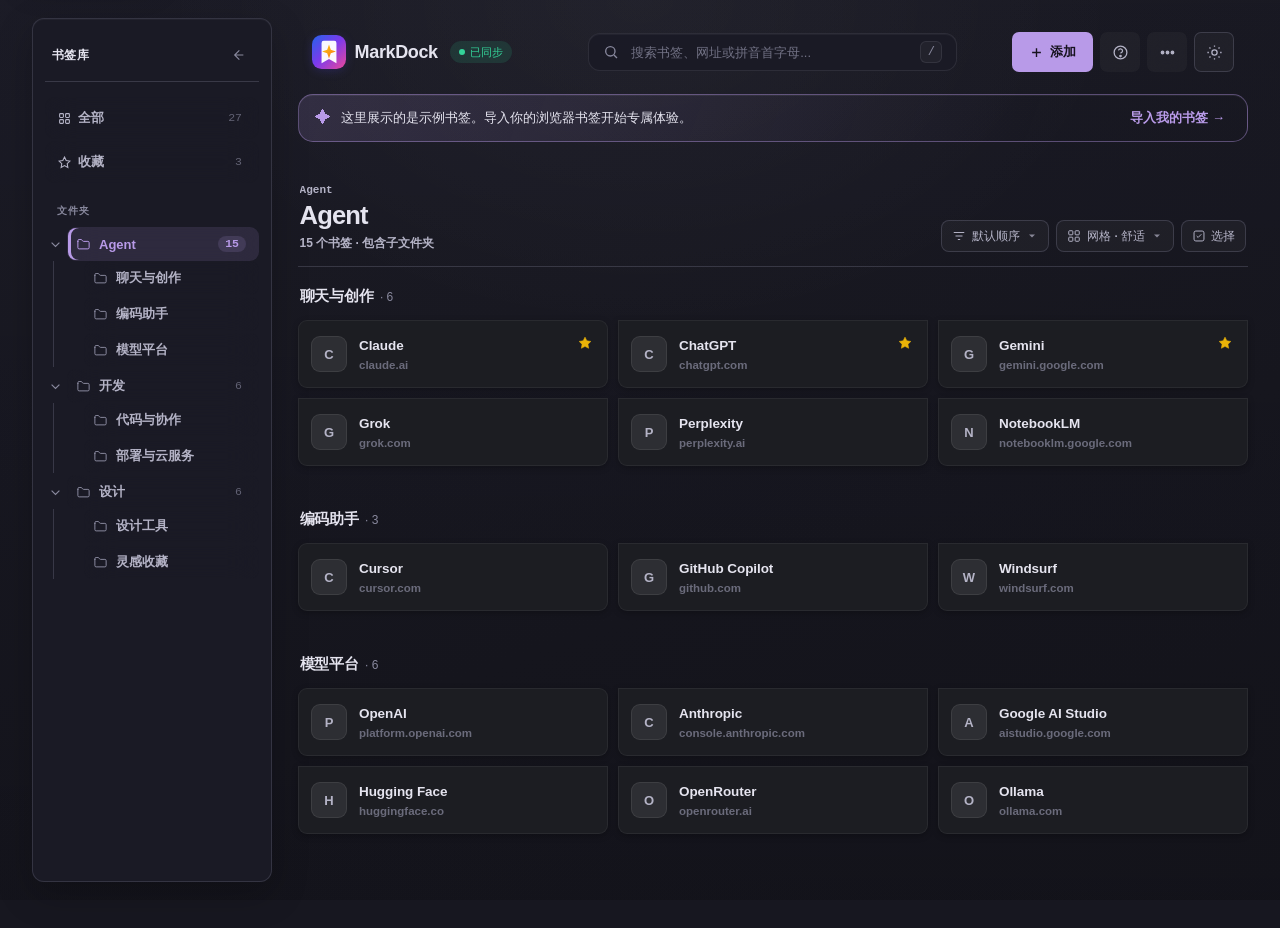
==== commit 84e6e2a6: "Refine MarkDock header spacing and controls" ====
--- a/index.html
+++ b/index.html
@@ -41,7 +41,7 @@
         <div class="titlebar-left">
           <h1 class="brand" aria-label="MarkDock 书签坞">
             <span class="brand-mark">
-              <img src="./favicon.svg" alt="" aria-hidden="true" />
+              <img src="./assets/brand/markdock-mark-compact.svg" alt="" aria-hidden="true" />
             </span>
             <span class="brand-name">MarkDock</span>
           </h1>
--- a/styles.css
+++ b/styles.css
@@ -3348,14 +3348,12 @@
 :root[data-theme="light"][data-wallpaper-mode="custom"] .sidebar {
   background: rgba(255, 255, 255, 0.76) !important;
   border-color: rgba(255, 255, 255, 0.65) !important;
-  box-shadow: 0 10px 30px rgba(0, 0, 0, 0.04), inset 0 1px 0 rgba(255, 255, 255, 0.9) !important;
   -webkit-backdrop-filter: blur(24px) saturate(160%) !important;
   backdrop-filter: blur(24px) saturate(160%) !important;
 }
 :root[data-theme="dark"][data-wallpaper-mode="custom"] .sidebar {
   background: rgba(22, 24, 30, 0.74) !important;
   border-color: rgba(255, 255, 255, 0.08) !important;
-  box-shadow: 0 10px 30px rgba(0, 0, 0, 0.35), inset 0 1px 0 rgba(255, 255, 255, 0.05) !important;
   -webkit-backdrop-filter: blur(24px) saturate(150%) !important;
   backdrop-filter: blur(24px) saturate(150%) !important;
 }
@@ -3363,16 +3361,24 @@
 :root[data-theme="light"][data-wallpaper-mode="custom"] .titlebar {
   background: rgba(255, 255, 255, 0.72) !important;
   border-color: rgba(255, 255, 255, 0.65) !important;
-  box-shadow: 0 4px 20px rgba(0, 0, 0, 0.03), inset 0 1px 0 rgba(255, 255, 255, 0.8) !important;
   -webkit-backdrop-filter: blur(20px) saturate(150%) !important;
   backdrop-filter: blur(20px) saturate(150%) !important;
 }
 :root[data-theme="dark"][data-wallpaper-mode="custom"] .titlebar {
   background: rgba(22, 24, 30, 0.72) !important;
   border-color: rgba(255, 255, 255, 0.07) !important;
-  box-shadow: 0 4px 20px rgba(0, 0, 0, 0.3), inset 0 1px 0 rgba(255, 255, 255, 0.05) !important;
   -webkit-backdrop-filter: blur(20px) saturate(150%) !important;
   backdrop-filter: blur(20px) saturate(150%) !important;
+}
+
+:root[data-theme="light"][data-wallpaper-mode="custom"] .sidebar {
+  box-shadow: 0 8px 24px rgba(12, 20, 30, 0.035), inset 0 1px 0 rgba(255, 255, 255, 0.52) !important;
+}
+:root[data-theme="dark"][data-wallpaper-mode="custom"] .sidebar {
+  box-shadow: 0 8px 24px rgba(0, 0, 0, 0.14), inset 0 1px 0 rgba(255, 255, 255, 0.035) !important;
+}
+:root[data-wallpaper-mode="custom"] .titlebar {
+  box-shadow: none !important;
 }
 
 :root[data-theme="light"][data-wallpaper-mode="custom"]:not([data-card-glass="true"]) .bookmark-card:not(.is-selected) {
@@ -4992,4 +4998,94 @@
   min-width: 156px;
 }
 
-
+/* Refined brand and search alignment in the main header. */
+@media (min-width: 1401px) {
+  .workspace-column .titlebar {
+    grid-template-columns: max-content minmax(280px, 1fr) max-content;
+    column-gap: clamp(18px, 2vw, 30px);
+    padding-inline: 24px !important;
+  }
+  .workspace-column .search-wrap {
+    width: min(100%, 960px);
+    justify-self: center;
+  }
+}
+
+@media (min-width: 821px) and (max-width: 1400px) {
+  .workspace-column .titlebar { padding-inline: 14px !important; }
+}
+
+@media (max-width: 820px) {
+  .workspace-column .titlebar { padding-inline: 12px !important; }
+}
+
+.titlebar .brand { line-height: 1; }
+.titlebar .brand-mark {
+  flex: none;
+  filter: drop-shadow(0 2px 5px rgba(79, 70, 229, 0.22));
+}
+.titlebar .brand-mark:hover {
+  filter: drop-shadow(0 3px 7px rgba(79, 70, 229, 0.3));
+}
+
+.titlebar .private-badge {
+  min-height: 22px;
+  gap: 5px;
+  padding: 2px 8px;
+  border-color: transparent;
+  background: var(--success-soft);
+  color: var(--success);
+  font-family: var(--font-ui);
+  font-size: 11px;
+  font-weight: 500;
+  line-height: 1;
+  white-space: nowrap;
+}
+.titlebar .private-badge[data-status="loading"],
+.titlebar .private-badge[data-status="importing"] {
+  background: var(--warning-soft);
+  color: var(--warning);
+}
+.titlebar .private-badge[data-status="error"] {
+  background: var(--danger-soft);
+  color: var(--danger);
+}
+.titlebar .badge-dot {
+  flex: 0 0 6px;
+  box-shadow: none;
+}
+.titlebar #syncBadgeText { line-height: 1; }
+
+.titlebar .search-box {
+  height: 38px;
+  gap: 9px;
+  padding-inline: 14px;
+  border-radius: 12px;
+  border-color: color-mix(in srgb, var(--text) 9%, transparent);
+}
+.titlebar .search-box input {
+  font-size: 14px;
+  font-weight: 500;
+}
+.titlebar .search-box input::placeholder {
+  color: var(--text-muted);
+  font-size: 13px;
+  font-weight: 400;
+  opacity: 0.78;
+}
+.titlebar .search-box kbd {
+  display: inline-grid;
+  width: 22px;
+  min-width: 22px;
+  height: 22px;
+  place-items: center;
+  padding: 0;
+  border-color: color-mix(in srgb, var(--text) 9%, transparent);
+  border-radius: 6px;
+  font-family: var(--font-mono);
+  font-size: 12px;
+  font-weight: 500;
+  line-height: 1;
+}
+
+
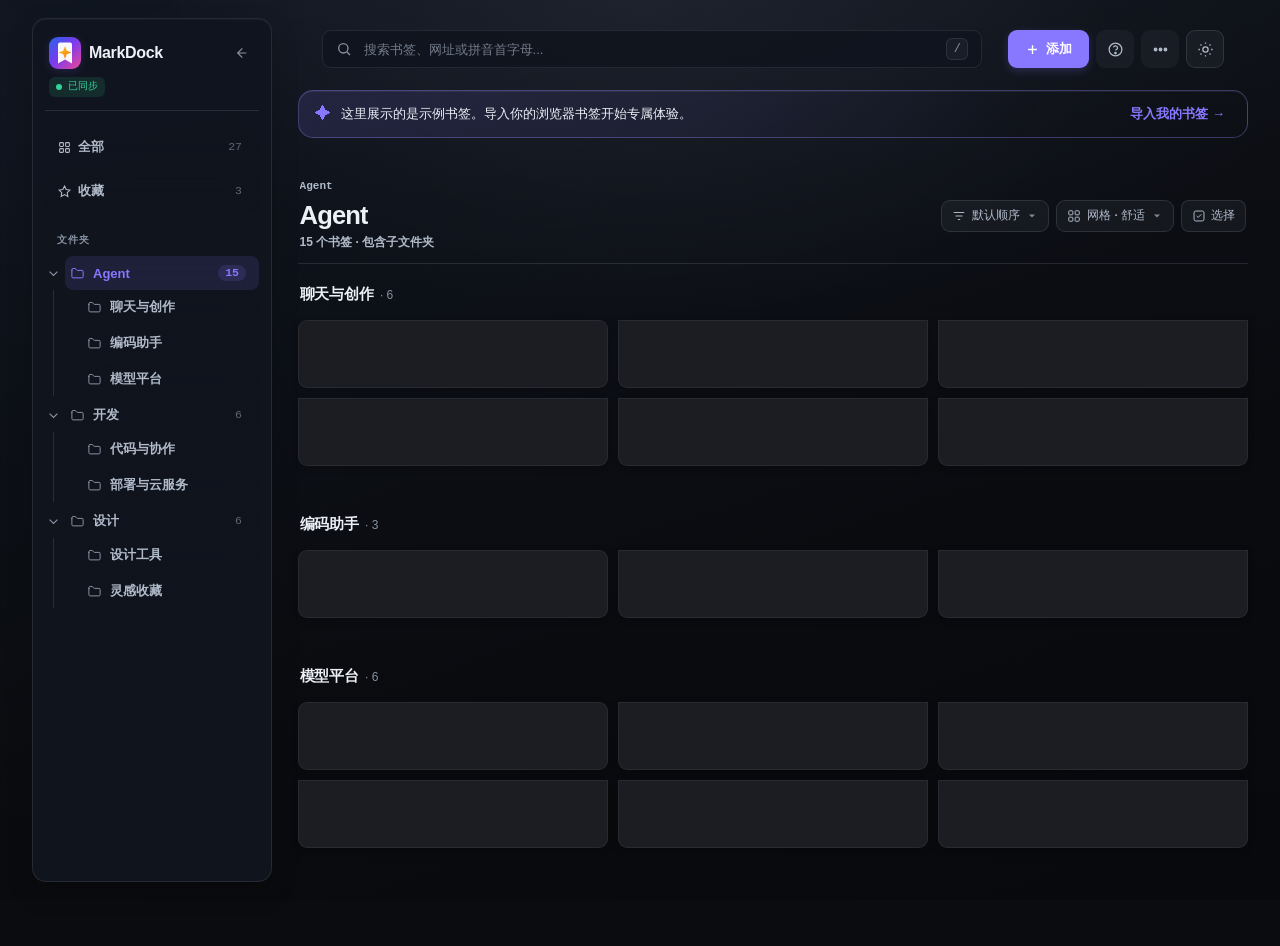
==== commit f6a0b20a: "Refine MarkDock light and dark interface" ====
--- a/index.html
+++ b/index.html
@@ -24,33 +24,31 @@
     <main class="app-window">
       <aside class="sidebar" aria-label="书签分类">
         <div class="sidebar-head">
-          <span class="sidebar-head-label">书签库</span>
-          <button class="sidebar-collapse-button" id="sidebarCollapseButton" type="button"
-            aria-label="收起侧栏" aria-expanded="true" title="收起侧栏">
-            <svg viewBox="0 0 24 24" aria-hidden="true"><path d="M14 5 7 12l7 7M7 12h13"/></svg>
-          </button>
-        </div>
-        <div class="tabs-wrap sidebar-tabs-wrap">
-          <nav class="tabs" id="tabs" aria-label="书签文件夹导航"></nav>
-        </div>
-      </aside>
-
-      <div class="workspace-column">
-        <!-- Immersive Unified Top Header -->
-        <header class="titlebar">
-        <div class="titlebar-left">
-          <h1 class="brand" aria-label="MarkDock 书签坞">
-            <span class="brand-mark">
-              <img src="./assets/brand/markdock-mark-compact.svg" alt="" aria-hidden="true" />
-            </span>
-            <span class="brand-name">MarkDock</span>
-          </h1>
+          <div class="sidebar-brand-row">
+            <h1 class="brand" aria-label="MarkDock 书签坞">
+              <span class="brand-mark">
+                <img src="./assets/brand/markdock-mark-compact.svg" alt="" aria-hidden="true" />
+              </span>
+              <span class="brand-name">MarkDock</span>
+            </h1>
+            <button class="sidebar-collapse-button" id="sidebarCollapseButton" type="button"
+              aria-label="收起侧栏" aria-expanded="true" title="收起侧栏">
+              <svg viewBox="0 0 24 24" aria-hidden="true"><path d="M14 5 7 12l7 7M7 12h13"/></svg>
+            </button>
+          </div>
           <span class="private-badge" id="syncBadge">
             <span class="badge-dot"></span>
             <span id="syncBadgeText">已同步</span>
           </span>
         </div>
-
+        <div class="tabs-wrap sidebar-tabs-wrap">
+          <nav class="tabs" id="tabs" aria-label="书签文件夹导航"></nav>
+        </div>
+      </aside>
+
+      <div class="workspace-column">
+        <!-- Immersive Unified Top Header -->
+        <header class="titlebar">
         <!-- Centered Hero Search Bar -->
         <div class="search-wrap">
           <div class="search-box">
--- a/styles.css
+++ b/styles.css
@@ -5088,4 +5088,369 @@
   line-height: 1;
 }
 
-
+/* MarkDock cool-neutral design pass: shared theme and component tokens. */
+:root {
+  --radius-panel: 14px;
+  --radius-card: 10px;
+  --radius-control: 9px;
+}
+
+:root[data-theme="dark"] {
+  color-scheme: dark;
+  --bg-canvas: #0b0c10;
+  --text: #edf1f7;
+  --text-secondary: #b0bac9;
+  --text-muted: #8792a3;
+  --accent: #8878ff;
+  --accent-hover: #9b8fff;
+  --accent-on: #ffffff;
+  --accent-soft: rgba(136, 120, 255, .14);
+  --accent-border: rgba(151, 137, 255, .34);
+  --focus: #a397ff;
+  --success: #34d399;
+  --success-soft: rgba(52, 211, 153, .12);
+  --card-bg: #151923;
+  --card-bg-hover: #1a2030;
+  --card-border: rgba(183, 194, 214, .12);
+  --card-border-hover: rgba(151, 137, 255, .34);
+  --nav-bg: rgba(17, 21, 30, .97);
+  --nav-border: rgba(183, 194, 214, .12);
+  --line: rgba(183, 194, 214, .09);
+  --line-strong: rgba(183, 194, 214, .15);
+  --surface-raised: #202633;
+  --surface-soft: rgba(183, 194, 214, .055);
+  --surface-hover: rgba(183, 194, 214, .09);
+  --tab-active-bg: rgba(136, 120, 255, .13);
+  --tab-active-border: rgba(151, 137, 255, .28);
+  --icon-base: rgba(183, 194, 214, .06);
+  --icon-border: rgba(183, 194, 214, .12);
+  --card-shadow: 0 4px 16px rgba(0, 0, 0, .15);
+  --card-shadow-hover: 0 8px 24px rgba(0, 0, 0, .22);
+  --nav-shadow: 0 10px 28px rgba(0, 0, 0, .16);
+  --skin-diffuse: radial-gradient(900px 560px at 58% -10%, rgba(78, 92, 130, .12), transparent 72%), linear-gradient(160deg, #111722 0%, #0b0c10 62%, #090a0e 100%);
+}
+
+:root[data-theme="light"] {
+  color-scheme: light;
+  --bg-canvas: #f8fafc;
+  --text: #182235;
+  --text-secondary: #4b586d;
+  --text-muted: #718096;
+  --accent: #6558e8;
+  --accent-hover: #5749d8;
+  --accent-on: #ffffff;
+  --accent-soft: rgba(101, 88, 232, .10);
+  --accent-border: rgba(101, 88, 232, .24);
+  --focus: #6558e8;
+  --success: #087f5b;
+  --success-soft: rgba(8, 127, 91, .09);
+  --card-bg: #ffffff;
+  --card-bg-hover: #ffffff;
+  --card-border: rgba(31, 45, 68, .10);
+  --card-border-hover: rgba(101, 88, 232, .26);
+  --nav-bg: rgba(255, 255, 255, .97);
+  --nav-border: rgba(31, 45, 68, .10);
+  --line: rgba(31, 45, 68, .075);
+  --line-strong: rgba(31, 45, 68, .13);
+  --surface-raised: #ffffff;
+  --surface-soft: rgba(31, 45, 68, .035);
+  --surface-hover: rgba(101, 88, 232, .055);
+  --tab-active-bg: rgba(101, 88, 232, .085);
+  --tab-active-border: rgba(101, 88, 232, .18);
+  --icon-base: #f1f4f8;
+  --icon-border: rgba(31, 45, 68, .10);
+  --card-shadow: 0 3px 12px rgba(24, 34, 53, .045);
+  --card-shadow-hover: 0 7px 18px rgba(24, 34, 53, .085);
+  --nav-shadow: 0 8px 24px rgba(24, 34, 53, .045);
+  --skin-diffuse: radial-gradient(900px 560px at 58% -10%, rgba(255, 255, 255, .92), transparent 72%), linear-gradient(160deg, #ffffff 0%, #f8fafc 62%, #f0f4f8 100%);
+}
+
+/* Keep the brand and sync state with navigation; the top bar is for search and actions. */
+.sidebar {
+  border-radius: var(--radius-panel);
+  padding-top: 18px;
+}
+.sidebar-head {
+  min-height: 0;
+  flex-direction: column;
+  align-items: stretch;
+  gap: 8px;
+  padding: 0 4px 13px;
+}
+.sidebar-brand-row {
+  min-width: 0;
+  display: flex;
+  align-items: center;
+  justify-content: space-between;
+  gap: 8px;
+}
+.sidebar .brand {
+  min-width: 0;
+  gap: 8px;
+  font-size: 16px;
+  font-weight: 720;
+  letter-spacing: -.035em;
+  line-height: 1;
+}
+.sidebar .brand-mark {
+  width: 32px;
+  height: 32px;
+  flex: 0 0 32px;
+  border-radius: 9px;
+  filter: drop-shadow(0 2px 5px rgba(101, 88, 232, .2));
+}
+.brand-mark img { width: 100%; height: 100%; display: block; }
+.sidebar .brand-name { overflow: hidden; text-overflow: ellipsis; }
+.sidebar-head .private-badge {
+  align-self: flex-start;
+  min-height: 20px;
+  gap: 6px;
+  padding: 2px 7px;
+  border: 0;
+  border-radius: 6px;
+  background: var(--success-soft);
+  color: var(--success);
+  font-size: 10px;
+  font-weight: 550;
+  line-height: 1;
+  backdrop-filter: none;
+  -webkit-backdrop-filter: none;
+}
+.sidebar-head .private-badge[data-status="loading"],
+.sidebar-head .private-badge[data-status="importing"] {
+  background: var(--warning-soft);
+  color: var(--warning);
+}
+.sidebar-head .private-badge[data-status="error"] {
+  background: var(--danger-soft);
+  color: var(--danger);
+}
+.sidebar-head .badge-dot {
+  width: 6px;
+  height: 6px;
+  flex: 0 0 6px;
+  box-shadow: none;
+}
+.sidebar-collapse-button { border-radius: var(--radius-control); }
+
+.workspace-column .titlebar {
+  grid-template-columns: minmax(0, 1fr) max-content;
+  align-items: center;
+  column-gap: clamp(14px, 2vw, 26px);
+  padding: 12px 24px 10px !important;
+  margin-bottom: 8px;
+  border: 0 !important;
+  border-radius: 0 !important;
+  background: transparent !important;
+  box-shadow: none !important;
+  backdrop-filter: none !important;
+  -webkit-backdrop-filter: none !important;
+}
+.workspace-column .search-wrap {
+  width: min(100%, 960px);
+  min-width: 0;
+  justify-self: center;
+  grid-column: 1;
+  grid-row: 1;
+}
+.workspace-column .titlebar-right {
+  min-width: 0;
+  grid-column: 2;
+  grid-row: 1;
+  gap: 7px;
+}
+.workspace-column .titlebar .search-box {
+  height: 38px;
+  gap: 9px;
+  padding-inline: 13px;
+  border: 1px solid color-mix(in srgb, var(--text) 9%, transparent);
+  border-radius: var(--radius-control);
+  background: var(--nav-bg);
+  box-shadow: none;
+  backdrop-filter: none;
+  -webkit-backdrop-filter: none;
+}
+.workspace-column .titlebar .search-box:focus-within {
+  border-color: var(--focus);
+  box-shadow: 0 0 0 2px var(--accent-soft);
+}
+.workspace-column .titlebar .search-box input {
+  font-size: 14px;
+  font-weight: 450;
+}
+.workspace-column .titlebar .search-box input::placeholder {
+  color: var(--text-muted);
+  font-size: 13px;
+  font-weight: 400;
+  opacity: .82;
+}
+.workspace-column .titlebar .search-box kbd {
+  width: 22px;
+  min-width: 22px;
+  height: 22px;
+  display: inline-grid;
+  place-items: center;
+  padding: 0;
+  border-radius: 6px;
+  font-size: 12px;
+  font-weight: 500;
+  line-height: 1;
+}
+.workspace-column .titlebar .quick-add-btn {
+  min-height: 38px;
+  border-radius: var(--radius-control);
+  background: var(--accent);
+  color: #fff;
+  box-shadow: 0 3px 9px color-mix(in srgb, var(--accent) 22%, transparent);
+}
+.workspace-column .titlebar .quick-add-btn:hover {
+  background: var(--accent-hover);
+  color: #fff;
+  box-shadow: 0 5px 13px color-mix(in srgb, var(--accent) 28%, transparent);
+}
+.workspace-column .titlebar .header-icon-btn,
+.workspace-column .titlebar .theme-toggle {
+  width: 38px;
+  height: 38px;
+  border-radius: var(--radius-control);
+  backdrop-filter: none;
+  -webkit-backdrop-filter: none;
+}
+
+/* Calm active navigation, with a reserved disclosure slot for every folder. */
+.sidebar .tab[aria-current="page"] {
+  color: var(--accent);
+  background: var(--tab-active-bg);
+  border-color: transparent;
+  box-shadow: none;
+  font-weight: 680;
+}
+.sidebar .tab[aria-current="page"] .tab-count {
+  color: var(--accent);
+  background: var(--accent-soft);
+}
+.nav-node-row { gap: 4px; }
+.nav-disclosure {
+  width: 16px;
+  min-width: 16px;
+  flex: 0 0 16px;
+  height: 34px;
+}
+.nav-disclosure.is-spacer { visibility: hidden; pointer-events: none; }
+.sidebar .nav-folder-tab {
+  gap: 8px;
+  padding-left: 4px;
+  border-radius: 8px;
+}
+.nav-folder-tab[aria-current="page"] { box-shadow: none; }
+
+/* A white-backed site icon can sit directly on the white bookmark surface. */
+.bookmark-favicon { width: 24px; height: 24px; }
+:root[data-theme="light"] .bookmark-favicon-wrap[data-icon-surface="light"] {
+  background: transparent;
+  border-color: transparent;
+  box-shadow: none;
+}
+:root[data-theme="light"] .bookmark-favicon-wrap[data-icon-surface="light"] .bookmark-favicon {
+  width: 26px;
+  height: 26px;
+  border-radius: 5px;
+  filter: none;
+}
+
+/* Match the favorite marker to the card's visual center and preserve title room. */
+.bookmark-card .bookmark-actions.favorite-always {
+  top: 50%;
+  right: 7px;
+  transform: translateY(-50%);
+}
+.bookmark-card:has(.bookmark-actions.favorite-always) .bookmark-title-row {
+  padding-right: 32px;
+}
+
+.bookmark-card { border-radius: var(--radius-card); }
+.bookmark-group { gap: 11px; margin-bottom: 28px; }
+.bookmark-group-heading { padding: 5px 2px !important; }
+.content-heading { align-items: center; padding-bottom: 12px; }
+.content-heading-copy { display: flex; min-width: 0; flex-direction: column; gap: 4px; }
+.content-heading-title-line { min-width: 0; display: flex; align-items: center; gap: 10px; }
+.content-heading-count {
+  flex: none;
+  padding: 3px 8px;
+  border: 1px solid var(--line);
+  border-radius: 7px;
+  background: var(--surface-soft);
+  color: var(--text-muted);
+  font-size: 11px;
+  font-variant-numeric: tabular-nums;
+  font-weight: 650;
+  line-height: 1.2;
+}
+.content-heading .content-caption { margin: 0; }
+.view-settings-button,
+.sort-settings-button,
+.content-view-toggle,
+.content-view-button,
+.selection-action-button,
+.selection-exit-button { border-radius: var(--radius-control); }
+
+@media (min-width: 901px) {
+  :root[data-sidebar-collapsed="true"] .sidebar-head {
+    min-height: 0;
+    flex-direction: column;
+    align-items: center;
+    gap: 8px;
+    padding: 0 0 4px;
+  }
+  :root[data-sidebar-collapsed="true"] .sidebar-brand-row {
+    flex-direction: column;
+    justify-content: center;
+    gap: 8px;
+  }
+  :root[data-sidebar-collapsed="true"] .sidebar .brand-name,
+  :root[data-sidebar-collapsed="true"] .sidebar-head .private-badge { display: none !important; }
+  :root[data-sidebar-collapsed="true"] .sidebar .brand { display: flex; }
+  :root[data-sidebar-collapsed="true"] .sidebar .brand-mark { width: 32px; height: 32px; }
+  :root[data-sidebar-collapsed="true"] .sidebar-collapse-button { width: 34px; height: 34px; }
+  :root[data-sidebar-collapsed="true"] .sidebar .tab[aria-current="page"],
+  :root[data-sidebar-collapsed="true"] .sidebar .nav-folder-tab[aria-current="page"] {
+    border-color: transparent !important;
+    box-shadow: none !important;
+    background: var(--tab-active-bg) !important;
+  }
+}
+
+@media (max-width: 820px) {
+  .workspace-column .titlebar {
+    grid-template-columns: minmax(0, 1fr) max-content;
+    grid-template-rows: auto;
+    gap: 10px;
+    padding-inline: 12px !important;
+  }
+  .workspace-column .search-wrap { grid-column: 1; grid-row: 1; }
+  .workspace-column .titlebar-right { grid-column: 2; grid-row: 1; gap: 4px; }
+  .workspace-column .quick-add-btn span { display: none; }
+  .workspace-column .titlebar .quick-add-btn { width: 38px; padding-inline: 0; }
+}
+
+@media (max-width: 900px) {
+  /* Keep disclosure targets comfortable on touch screens; spacer rows match. */
+  .nav-disclosure {
+    width: 44px;
+    min-width: 44px;
+    flex: 0 0 44px;
+    height: 44px;
+  }
+}
+
+@media (max-width: 560px) {
+  .sidebar-head { padding-inline: 2px; }
+  .sidebar .brand { font-size: 15px; }
+  .workspace-column .titlebar { column-gap: 7px; }
+  .workspace-column .titlebar .search-box { padding-inline: 10px; }
+  .workspace-column .titlebar .header-icon-btn,
+  .workspace-column .titlebar .theme-toggle,
+  .workspace-column .titlebar .quick-add-btn { width: 34px; height: 36px; min-height: 36px; }
+}
+
+
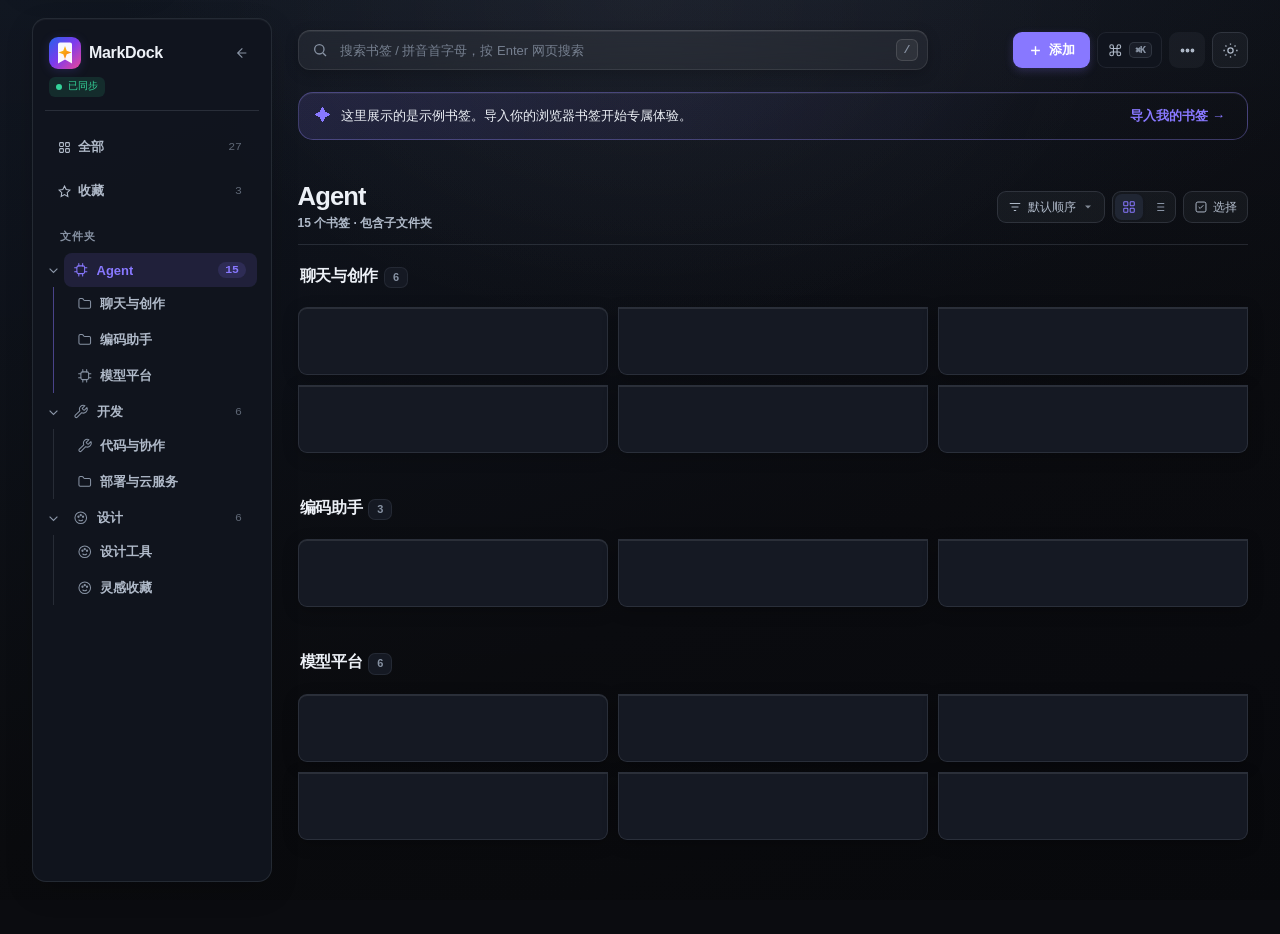
==== commit a5ef6221: "Update privacy disclosure, developer contact info, and packaging script" ====
--- a/index.html
+++ b/index.html
@@ -3,7 +3,7 @@
   <head>
     <meta charset="UTF-8" />
     <meta name="viewport" content="width=device-width, initial-scale=1" />
-    <meta name="theme-color" content="#17181b" />
+    <meta name="theme-color" content="#0b0c10" />
     <title>MarkDock 书签坞</title>
     <link rel="icon" type="image/svg+xml" href="./favicon.svg" />
     <script src="./theme-init.js"></script>
@@ -49,15 +49,43 @@
       <div class="workspace-column">
         <!-- Immersive Unified Top Header -->
         <header class="titlebar">
-        <!-- Centered Hero Search Bar -->
+        <!-- Left-Aligned 2-Column Grid Search Bar with Dynamic Web Search Trigger -->
         <div class="search-wrap">
-          <div class="search-box">
+          <div class="search-box" id="searchBox">
             <label class="search-input-label" for="searchInput">
               <svg class="search-icon" viewBox="0 0 24 24" aria-hidden="true"><circle cx="11" cy="11" r="7"/><path d="m16.5 16.5 4.5 4.5"/></svg>
-              <input id="searchInput" type="search" placeholder="搜索书签、网址或拼音首字母..." aria-label="搜索书签" autocomplete="off" />
+              <input id="searchInput" type="search" placeholder="搜索书签 / 拼音首字母，按 Enter 网页搜索" aria-label="搜索书签或网页" autocomplete="off" />
             </label>
             <button class="search-clear" id="searchClearBtn" type="button" aria-label="清空搜索" hidden title="清空搜索">×</button>
-            <kbd title="按 / 键快速聚焦">/</kbd>
+            <div class="search-web-controls" id="searchWebControls" hidden>
+              <button class="search-web-btn" id="webSearchBtn" type="button" title="按 Enter 或点击跳转网页搜索">
+                <span class="search-enter-glyph" aria-hidden="true">↵</span>
+                <span id="webSearchBtnLabel">Google 搜索</span>
+              </button>
+              <button class="search-engine-btn" id="searchEngineBtn" type="button" aria-label="切换搜索引擎" aria-haspopup="true" aria-expanded="false" title="切换默认搜索引擎">
+                <svg viewBox="0 0 20 20" class="engine-chevron" aria-hidden="true"><path d="m5 7.5 5 5 5-5"/></svg>
+              </button>
+              <div class="search-engine-menu" id="searchEngineMenu" role="menu" hidden>
+                <div class="view-menu-group-label">网页搜索引擎</div>
+                <button type="button" class="view-menu-item is-active" data-engine="google" role="menuitemradio" aria-checked="true">
+                  <span class="engine-badge engine-badge--google" aria-hidden="true">G</span>
+                  <span>Google 搜索</span>
+                </button>
+                <button type="button" class="view-menu-item" data-engine="baidu" role="menuitemradio" aria-checked="false">
+                  <span class="engine-badge engine-badge--baidu" aria-hidden="true">百</span>
+                  <span>百度搜索</span>
+                </button>
+                <button type="button" class="view-menu-item" data-engine="bing" role="menuitemradio" aria-checked="false">
+                  <span class="engine-badge engine-badge--bing" aria-hidden="true">b</span>
+                  <span>Bing 必应</span>
+                </button>
+                <button type="button" class="view-menu-item" data-engine="duckduckgo" role="menuitemradio" aria-checked="false">
+                  <span class="engine-badge engine-badge--ddg" aria-hidden="true">D</span>
+                  <span>DuckDuckGo</span>
+                </button>
+              </div>
+            </div>
+            <kbd id="searchShortcutKbd" title="按 / 键快速聚焦">/</kbd>
           </div>
         </div>
 
@@ -69,9 +97,10 @@
           </button>
 
 
-          <!-- Shortcuts Button in Header -->
-          <button class="icon-button header-icon-btn" id="shortcutsButton" type="button" aria-label="快捷键指南 (?)" title="快捷键指南 (?)">
-            <svg viewBox="0 0 24 24" aria-hidden="true"><circle cx="12" cy="12" r="9" fill="none" stroke="currentColor" stroke-width="1.8"/><path d="M9.09 9a3 3 0 0 1 5.83 1c0 2-3 3-3 3" fill="none" stroke="currentColor" stroke-width="1.8"/><circle cx="12" cy="17" r="1" fill="currentColor"/></svg>
+          <!-- Command Palette Trigger in Header (Replaces duplicate ? button) -->
+          <button class="header-cmd-btn" id="commandPaletteButton" type="button" aria-label="打开快速操作面板 (⌘K)" title="快速操作与全局检索 (⌘K / Ctrl+K)">
+            <svg viewBox="0 0 24 24" aria-hidden="true"><path d="M18 3a3 3 0 0 0-3 3v12a3 3 0 0 0 3 3 3 3 0 0 0 3-3 3 3 0 0 0-3-3H6a3 3 0 0 0-3 3 3 3 0 0 0 3 3 3 3 0 0 0 3-3V6a3 3 0 0 0-3-3 3 3 0 0 0-3 3 3 3 0 0 0 3 3h12a3 3 0 0 0 3-3 3 3 0 0 0-3-3z"/></svg>
+            <kbd>⌘K</kbd>
           </button>
 
           <!-- Actions Dropdown -->
@@ -136,7 +165,10 @@
       <!-- Active Search Status Bar -->
       <div class="search-hint-bar" id="searchHintBar" hidden>
         <span id="searchResultNote"></span>
-        <button type="button" id="clearSearchScopeBtn" class="tag-button">清空搜索</button>
+        <div class="search-hint-actions">
+          <button type="button" id="hintWebSearchBtn" class="tag-button tag-button-accent">网页搜索</button>
+          <button type="button" id="clearSearchScopeBtn" class="tag-button">清空搜索</button>
+        </div>
       </div>
 
       <input id="fileInput" type="file" accept=".html,.htm,.json,text/html,application/json" hidden />
@@ -163,12 +195,28 @@
       </div>
       <div class="selection-actions">
         <button type="button" class="selection-action-button" id="selectAllResultsButton">全选当前结果</button>
-        <button type="button" class="selection-action-button" id="clearSelectionButton" disabled>清空选择</button>
+        <button type="button" class="selection-action-button" id="clearSelectionButton" disabled>清空</button>
         <span class="selection-actions-divider" aria-hidden="true"></span>
-        <button type="button" class="selection-action-button" id="selectionMoveButton" disabled>移动</button>
-        <button type="button" class="selection-action-button" id="selectionFavoriteButton" disabled>加入收藏</button>
-        <button type="button" class="selection-action-button is-danger" id="selectionDeleteButton" disabled>删除</button>
-        <button type="button" class="selection-exit-button" id="selectionExitButton">退出</button>
+        <button type="button" class="selection-action-button" id="selectionMoveButton" disabled title="移动已选书签 (M)">
+          <svg viewBox="0 0 24 24" aria-hidden="true"><path d="M5 12h14M13 6l6 6-6 6"/></svg>
+          <span>移动</span>
+          <kbd>M</kbd>
+        </button>
+        <button type="button" class="selection-action-button" id="selectionFavoriteButton" disabled title="收藏或取消收藏已选书签 (F)">
+          <svg viewBox="0 0 24 24" aria-hidden="true"><path d="M12 2l3.09 6.26L22 9.27l-5 4.87 1.18 6.88L12 17.77l-6.18 3.25L7 14.14 2 9.27l6.91-1.01L12 2z"/></svg>
+          <span id="selectionFavoriteLabel">加入收藏</span>
+          <kbd>F</kbd>
+        </button>
+        <button type="button" class="selection-action-button is-danger" id="selectionDeleteButton" disabled title="删除已选书签 (Delete)">
+          <svg viewBox="0 0 24 24" aria-hidden="true"><path d="M3 6h18M19 6v14a2 2 0 0 1-2 2H7a2 2 0 0 1-2-2V6M8 6V4a2 2 0 0 1 2-2h4a2 2 0 0 1 2 2v2"/></svg>
+          <span>删除</span>
+          <kbd>⌫</kbd>
+        </button>
+        <span class="selection-actions-divider" aria-hidden="true"></span>
+        <button type="button" class="selection-exit-button" id="selectionExitButton" title="退出选择模式 (Esc)">
+          <span>退出</span>
+          <kbd>ESC</kbd>
+        </button>
       </div>
     </div>
 
@@ -323,17 +371,19 @@
     </dialog>
 
     <dialog id="commandDialog" class="command-dialog" aria-labelledby="commandTitle">
-      <div class="command-dialog-heading">
-        <div><p class="eyebrow">QUICK ACTIONS</p><h2 id="commandTitle">快速操作</h2></div>
-        <button class="icon-button" id="closeCommandButton" type="button" aria-label="关闭快速操作">×</button>
-      </div>
-      <label class="command-search-box" for="commandInput">
-        <svg viewBox="0 0 24 24" aria-hidden="true"><circle cx="11" cy="11" r="7"/><path d="m16.5 16.5 4.5 4.5"/></svg>
-        <input id="commandInput" type="search" autocomplete="off" placeholder="搜索书签、输入操作，或输入 @ 按站点筛选…" />
-        <kbd>ESC</kbd>
-      </label>
+      <h2 id="commandTitle" class="sr-only">快速操作</h2>
+      <div class="command-search-bar">
+        <label class="command-search-box" for="commandInput">
+          <svg viewBox="0 0 24 24" aria-hidden="true"><circle cx="11" cy="11" r="7"/><path d="m16.5 16.5 4.5 4.5"/></svg>
+          <input id="commandInput" type="search" autocomplete="off" placeholder="搜索书签、输入快捷指令，或输入 @ 按站点域名聚合…" />
+        </label>
+        <button class="command-esc-button" id="closeCommandButton" type="button" aria-label="关闭快速操作" title="按 Esc 关闭">ESC</button>
+      </div>
       <div class="command-results" id="commandResults" role="listbox" aria-label="操作和书签结果"></div>
-      <div class="command-dialog-footer"><span><kbd>↑</kbd><kbd>↓</kbd> 选择　<kbd>Enter</kbd> 打开</span><span>⌘ K / Ctrl K</span></div>
+      <div class="command-dialog-footer">
+        <span class="command-footer-hints"><span><kbd>↑</kbd><kbd>↓</kbd> 导航</span><span><kbd>↵</kbd> 执行</span><span><kbd>@</kbd> 站点聚合</span></span>
+        <span class="command-footer-shortcut">⌘K / Ctrl+K</span>
+      </div>
     </dialog>
 
     <!-- Appearance Settings Dialog -->
@@ -370,7 +420,7 @@
           <span class="appearance-mode-meta">
             <span class="appearance-mode-copy">
               <strong>暗黑</strong>
-              <small>柔和深色，适合低光环境</small>
+              <small>柔和深色，沉浸护眼</small>
             </span>
             <span class="theme-choice-mark" aria-hidden="true">
               <svg viewBox="0 0 16 16"><path d="m3.5 8.2 2.8 2.7 6.2-6"/></svg>
@@ -389,7 +439,26 @@
           <span class="appearance-mode-meta">
             <span class="appearance-mode-copy">
               <strong>白色</strong>
-              <small>清晰明亮，适合日间浏览</small>
+              <small>清晰通透，适合日间</small>
+            </span>
+            <span class="theme-choice-mark" aria-hidden="true">
+              <svg viewBox="0 0 16 16"><path d="m3.5 8.2 2.8 2.7 6.2-6"/></svg>
+            </span>
+          </span>
+        </button>
+
+        <button class="appearance-mode-card" type="button" data-theme-option="system" aria-pressed="false">
+          <span class="appearance-theme-preview preview-system" aria-hidden="true">
+            <span class="preview-toolbar"><i></i><i></i><i></i></span>
+            <span class="preview-workspace">
+              <span class="preview-sidebar"></span>
+              <span class="preview-content"><i></i><i></i><i></i></span>
+            </span>
+          </span>
+          <span class="appearance-mode-meta">
+            <span class="appearance-mode-copy">
+              <strong>跟随系统</strong>
+              <small>随系统昼夜自动切换</small>
             </span>
             <span class="theme-choice-mark" aria-hidden="true">
               <svg viewBox="0 0 16 16"><path d="m3.5 8.2 2.8 2.7 6.2-6"/></svg>
@@ -414,10 +483,6 @@
           <button class="wallpaper-mode-button" type="button" data-wallpaper-choice="gradient" aria-pressed="false">
             <span class="wallpaper-mode-swatch wallpaper-swatch-gradient" aria-hidden="true"></span>
             <span>流光渐变</span>
-          </button>
-          <button class="wallpaper-mode-button" type="button" data-wallpaper-choice="custom" aria-pressed="false">
-            <span class="wallpaper-mode-swatch wallpaper-swatch-image" aria-hidden="true"></span>
-            <span>精选壁纸</span>
           </button>
         </div>
 
@@ -434,99 +499,39 @@
               <button class="wallpaper-gradient-button" type="button" data-wallpaper-gradient="abyss" aria-label="深蓝星河" aria-pressed="false"><span class="gradient-swatch gradient-abyss"></span><span>深蓝</span></button>
             </div>
           </div>
-
-          <!-- 2. 图片与壁纸画廊 (精选/必应/上传) -->
-          <div class="wallpaper-image-section" id="wallpaperImageOptions" hidden>
-            <div class="wallpaper-source-tabs" role="tablist" aria-label="壁纸来源">
-              <button class="wallpaper-source-tab is-active" type="button" data-image-source="curated" role="tab" aria-selected="true">精选画廊</button>
-              <button class="wallpaper-source-tab" type="button" data-image-source="bing" role="tab" aria-selected="false">每日必应</button>
-              <button class="wallpaper-source-tab" type="button" data-image-source="upload" role="tab" aria-selected="false">本地上传</button>
+        </div>
+
+        <!-- 5. 高级质感扩展 (点阵网格与卡片毛玻璃) -->
+        <div class="wallpaper-extra-effects" id="wallpaperExtraEffects">
+          <div class="appearance-switch-row">
+            <div class="switch-meta">
+              <strong>卡片显示密度 (Card Density)</strong>
+              <small>调整书签网格间距与卡片呼吸感</small>
             </div>
-
-            <!-- 精选画廊列表 -->
-            <div class="curated-wallpapers-grid" id="curatedWallpapersGrid">
-              <button class="curated-wallpaper-item is-active" type="button" data-curated-id="aurora" title="极光流动">
-                <span class="curated-thumb" style="background-image: url('assets/wallpapers/aurora-flow.svg');"></span>
-                <span>极光流动</span>
-              </button>
-              <button class="curated-wallpaper-item" type="button" data-curated-id="cosmic" title="深邃星云">
-                <span class="curated-thumb" style="background-image: url('assets/wallpapers/cosmic-glow.svg');"></span>
-                <span>深邃星云</span>
-              </button>
-              <button class="curated-wallpaper-item" type="button" data-curated-id="zen" title="静谧远山">
-                <span class="curated-thumb" style="background-image: url('assets/wallpapers/zen-mountain.svg');"></span>
-                <span>静谧远山</span>
-              </button>
-              <button class="curated-wallpaper-item" type="button" data-curated-id="dusk" title="暮光落霞">
-                <span class="curated-thumb" style="background-image: url('assets/wallpapers/warm-dusk.svg');"></span>
-                <span>暮光落霞</span>
-              </button>
+            <div class="density-segmented" role="group" aria-label="卡片显示密度">
+              <button type="button" class="density-segment-btn is-active" data-density-option="comfortable" aria-pressed="true">舒适</button>
+              <button type="button" class="density-segment-btn" data-density-option="compact" aria-pressed="false">紧凑</button>
             </div>
-
-            <!-- 每日必应卡片 -->
-            <div class="bing-wallpaper-card" id="bingWallpaperCard" hidden>
-              <div class="bing-preview-box">
-                <div class="bing-preview-img" id="bingPreviewImg"></div>
-                <div class="bing-info">
-                  <strong id="bingTitle">今日必应壁纸</strong>
-                  <span id="bingCopyright" class="bing-copyright">选择后从 Bing 获取今日壁纸。</span>
-                </div>
-              </div>
-              <button class="button button-sm button-secondary" id="refreshBingButton" type="button">🔄 刷新今日壁纸</button>
+          </div>
+
+          <div class="appearance-switch-row">
+            <div class="switch-meta">
+              <strong>微质感点阵 (Dot Grid)</strong>
+              <small>在背景表层叠加细腻科技网格微粒</small>
             </div>
-
-            <!-- 自定义上传卡片 -->
-            <div class="custom-upload-box" id="customUploadBox" hidden>
-              <div class="custom-preview-row">
-                <div class="custom-thumb" id="customWallpaperThumb" aria-hidden="true"></div>
-                <div class="custom-thumb-meta">
-                  <span class="custom-thumb-title">当前自定义图片</span>
-                  <span class="wallpaper-status" id="wallpaperStatus" role="status">图片已安全保存在本地浏览器。</span>
-                </div>
-              </div>
-              <div class="custom-upload-actions">
-                <button class="button wallpaper-upload-button" id="uploadWallpaperButton" type="button">选择本地图片</button>
-                <button class="button button-ghost" id="removeWallpaperButton" type="button" hidden>移除图片</button>
-                <input id="wallpaperFileInput" type="file" accept="image/*" hidden />
-              </div>
+            <button type="button" class="appearance-toggle-switch" id="toggleDotGrid" role="switch" aria-checked="false" aria-label="微质感点阵开关">
+              <span class="toggle-knob"></span>
+            </button>
+          </div>
+
+          <div class="appearance-switch-row">
+            <div class="switch-meta">
+              <strong>卡片毛玻璃通透 (Frosted Glass)</strong>
+              <small>书签卡片半透明磨砂毛玻璃浮雕质感</small>
             </div>
-          </div>
-
-          <!-- 4. 画面微调 (模糊与暗角遮罩) -->
-          <div class="wallpaper-adjustments" id="wallpaperAdjustments" hidden>
-            <label class="wallpaper-range-row" id="wallpaperBlurRow" for="wallpaperBlurRange">
-              <span>模糊</span>
-              <input id="wallpaperBlurRange" type="range" min="0" max="28" step="1" value="10" />
-              <output id="wallpaperBlurValue" for="wallpaperBlurRange">10 px</output>
-            </label>
-            <label class="wallpaper-range-row" for="wallpaperOverlayRange">
-              <span>遮罩</span>
-              <input id="wallpaperOverlayRange" type="range" min="0" max="75" step="1" value="24" />
-              <output id="wallpaperOverlayValue" for="wallpaperOverlayRange">24%</output>
-            </label>
-          </div>
-
-          <!-- 5. 高级质感扩展 (点阵网格与卡片毛玻璃) -->
-          <div class="wallpaper-extra-effects" id="wallpaperExtraEffects">
-            <div class="appearance-switch-row">
-              <div class="switch-meta">
-                <strong>微质感点阵 (Dot Grid)</strong>
-                <small>在背景表层叠加细腻科技网格微粒</small>
-              </div>
-              <button type="button" class="appearance-toggle-switch" id="toggleDotGrid" role="switch" aria-checked="false" aria-label="微质感点阵开关">
-                <span class="toggle-knob"></span>
-              </button>
-            </div>
-
-            <div class="appearance-switch-row">
-              <div class="switch-meta">
-                <strong>卡片毛玻璃通透 (Frosted Glass)</strong>
-                <small>书签卡片半透明磨砂毛玻璃浮雕质感</small>
-              </div>
-              <button type="button" class="appearance-toggle-switch" id="toggleCardGlass" role="switch" aria-checked="false" aria-label="卡片毛玻璃开关">
-                <span class="toggle-knob"></span>
-              </button>
-            </div>
+            <button type="button" class="appearance-toggle-switch" id="toggleCardGlass" role="switch" aria-checked="false" aria-label="卡片毛玻璃开关">
+              <span class="toggle-knob"></span>
+            </button>
           </div>
         </div>
       </section>
@@ -549,7 +554,7 @@
       <ul class="data-use-list">
         <li>读取书签标题、网址和文件夹，用于展示、搜索、整理及按你的操作更新 Chrome 书签；你创建或导入到 MarkDock 的本地书签也保存在本机。主动使用快捷键或右键菜单快速保存时，会读取当前标签页标题和网址。</li>
         <li>收藏状态、自定义图标和外观偏好保存在本机；Chrome Sync 会同步界面偏好与文件夹展开状态，展开状态包含相应的 Chrome 书签文件夹 ID。</li>
-        <li>显示书签卡片时会自动向对应网站请求高清图标，该网站会收到图标请求连接信息。失效链接检查只在你启动并授权后请求书签网址；Bing 壁纸只在你选用后申请 Bing 网站权限。</li>
+        <li>显示书签卡片时会自动向对应网站请求高清图标，该网站会收到图标请求连接信息。失效链接检查只在你启动并授权后请求书签网址。</li>
         <li>MarkDock 不会把书签列表发送给开发者，也不使用广告或分析服务。</li>
       </ul>
       <p class="data-use-policy">详细处理方式见 <a href="./privacy.html" target="_blank" rel="noopener noreferrer">隐私政策</a>。</p>
@@ -562,11 +567,11 @@
 
     <!-- Right-click Context Menu -->
     <div class="context-menu" id="contextMenu" role="menu" hidden>
-      <button type="button" data-menu-kind="bookmark" data-action="open" role="menuitem">
-        <svg viewBox="0 0 24 24" aria-hidden="true"><path d="M18 13v6a2 2 0 0 1-2 2H5a2 2 0 0 1-2-2V8a2 2 0 0 1 2-2h6M15 3h6v6M10 14L21 3"/></svg> 打开书签
-      </button>
       <button type="button" data-menu-kind="bookmark" data-action="open-window" role="menuitem">
         <svg viewBox="0 0 24 24" aria-hidden="true"><rect x="3" y="3" width="18" height="18" rx="2"/><path d="M3 9h18"/></svg> 在新窗口打开
+      </button>
+      <button type="button" data-menu-kind="bookmark" data-action="open-incognito" role="menuitem">
+        <svg viewBox="0 0 24 24" aria-hidden="true"><path d="M2 10h20M5 10l2-6h10l2 6"/><circle cx="7.5" cy="15.5" r="3.5"/><circle cx="16.5" cy="15.5" r="3.5"/><path d="M11 15.5h2"/></svg> 在隐身窗口打开
       </button>
       <div class="menu-divider" data-menu-kind="bookmark"></div>
       <button type="button" data-menu-kind="bookmark" data-action="filter-domain" role="menuitem">
@@ -577,9 +582,6 @@
       </button>
       <button type="button" data-menu-kind="bookmark" data-action="copy-title" role="menuitem">
         <svg viewBox="0 0 24 24" aria-hidden="true"><path d="M4 7V4h16v3M9 20h6M12 4v16"/></svg> 复制名称
-      </button>
-      <button type="button" data-menu-kind="bookmark" data-action="toggle-favorite" role="menuitem">
-        <svg viewBox="0 0 24 24" aria-hidden="true"><path d="m12 2 3.09 6.26L22 9.27l-5 4.87 1.18 6.88L12 17.77l-6.18 3.25L7 14.14 2 9.27l6.91-1.01L12 2z"/></svg> <span id="contextFavoriteLabel">加入收藏</span>
       </button>
       <div class="menu-divider" data-menu-kind="bookmark"></div>
       <button type="button" data-menu-kind="bookmark" data-action="edit" role="menuitem">
--- a/styles.css
+++ b/styles.css
@@ -781,146 +781,7 @@
   flex: 1;
   padding-bottom: 48px;
 }
-.section {
-  margin-bottom: 18px;
-  background: var(--card-bg);
-  border: 1px solid var(--card-border);
-  border-radius: 16px;
-  overflow: hidden;
-  backdrop-filter: var(--glass-filter, blur(20px));
-  -webkit-backdrop-filter: var(--glass-filter, blur(20px));
-  box-shadow: var(--card-shadow);
-  transition: border-color 0.18s ease, box-shadow 0.18s ease;
-}
-.section:hover {
-  border-color: var(--line-strong);
-}
-.section-header {
-  display: flex;
-  align-items: center;
-  gap: 10px;
-  padding: 11px 16px;
-  background: rgba(255, 255, 255, 0.015);
-  border-bottom: 1px solid var(--line);
-  user-select: none;
-  cursor: pointer;
-  transition: background 0.15s ease;
-}
-.section.is-collapsed .section-header {
-  border-bottom: none;
-}
-.section-header:hover {
-  background: var(--surface-hover);
-}
-.section-toggle-btn {
-  width: 24px;
-  height: 24px;
-  display: grid;
-  place-items: center;
-  border: 0;
-  border-radius: 6px;
-  background: transparent;
-  color: var(--text-muted);
-  padding: 0;
-  cursor: pointer;
-  transition: color 0.15s ease, background 0.15s ease;
-}
-.section-toggle-btn:hover {
-  color: var(--text);
-  background: var(--surface-soft);
-}
-.section-toggle-btn svg {
-  width: 14px;
-  height: 14px;
-  stroke: currentColor;
-  stroke-width: 2.2;
-  fill: none;
-  transition: transform 0.2s cubic-bezier(0.16, 1, 0.3, 1);
-}
-.section.is-collapsed .section-toggle-btn svg {
-  transform: rotate(-90deg);
-}
-
-.section-icon {
-  width: 16px;
-  height: 16px;
-  fill: none;
-  stroke: var(--accent);
-  stroke-width: 1.8;
-  opacity: 0.9;
-  flex-shrink: 0;
-}
-.section-header h2 {
-  margin: 0;
-  color: var(--text);
-  font-size: 13.5px;
-  font-weight: 600;
-  letter-spacing: -0.01em;
-  white-space: nowrap;
-}
-.section-note {
-  color: var(--text-muted);
-  font-size: 11px;
-  font-weight: 550;
-  padding: 2px 7px;
-  border-radius: 999px;
-  background: var(--surface-soft);
-  line-height: 1.3;
-}
-.section-divider {
-  flex: 1;
-}
-.section-actions {
-  display: flex;
-  align-items: center;
-  gap: 6px;
-  opacity: 0.45;
-  transition: opacity 0.15s ease;
-}
-.section-header:hover .section-actions {
-  opacity: 1;
-}
-.section-action-btn {
-  min-height: 26px;
-  padding: 2px 9px;
-  border: 1px solid var(--line);
-  border-radius: 7px;
-  background: var(--surface-soft);
-  color: var(--text-secondary);
-  font-size: 11.5px;
-  font-weight: 500;
-  display: inline-flex;
-  align-items: center;
-  gap: 5px;
-  cursor: pointer;
-  transition: all 0.15s ease;
-}
-.section-action-btn svg.btn-icon {
-  width: 12px;
-  height: 12px;
-  stroke: currentColor;
-  stroke-width: 1.8;
-  fill: none;
-  flex-shrink: 0;
-}
-.section-action-btn:hover {
-  color: var(--accent);
-  border-color: var(--accent-border);
-  background: var(--surface-hover);
-}
-.section.is-collapsed .bookmark-list {
-  display: none !important;
-}
-
-/* ==========================================================================
-   Minimalist Vertical Bookmark List (Iconless Card Rows)
-   ========================================================================== */
-.bookmark-list {
-  display: flex;
-  flex-direction: column;
-  gap: 2px;
-  padding: 6px 8px 8px;
-}
+/* Legacy v1 section/bookmark-list rules removed in favor of .bookmark-group & .bookmark-grid */
 
 .bookmark {
   min-height: 38px;
@@ -1439,57 +1300,59 @@
    ========================================================================== */
 .appearance-dialog {
   width: min(580px, calc(100% - 28px));
-  padding: 24px;
-}
-.appearance-dialog .dialog-heading { margin-bottom: 18px; }
+  max-height: calc(100vh - 28px);
+  padding: 16px 20px;
+}
+.appearance-dialog .dialog-heading { margin-bottom: 10px; }
+.appearance-dialog .dialog-actions { margin-top: 12px; }
 .appearance-intro {
   display: flex;
   align-items: center;
   gap: 12px;
-  margin-bottom: 18px;
-  padding: 14px;
+  margin-bottom: 10px;
+  padding: 9px 12px;
   border: 1px solid var(--line);
-  border-radius: 14px;
+  border-radius: 13px;
   background: var(--surface-soft);
 }
 .appearance-intro-mark {
   display: grid;
-  flex: 0 0 40px;
-  width: 40px;
-  height: 40px;
+  flex: 0 0 34px;
+  width: 34px;
+  height: 34px;
   place-items: center;
   border: 1px solid var(--line-strong);
-  border-radius: 12px;
+  border-radius: 10px;
   background: var(--surface-raised);
   color: var(--text-secondary);
 }
-.appearance-intro-mark svg { width: 19px; height: 19px; fill: currentColor; }
+.appearance-intro-mark svg { width: 17px; height: 17px; fill: currentColor; }
 .appearance-intro h3 {
   margin: 0;
   color: var(--text);
-  font-size: 13px;
+  font-size: 12.5px;
   font-weight: 680;
   letter-spacing: -0.015em;
 }
 .appearance-intro p {
-  margin: 4px 0 0;
+  margin: 2px 0 0;
   color: var(--text-secondary);
-  font-size: 11.5px;
-  line-height: 1.5;
+  font-size: 11px;
+  line-height: 1.4;
 }
 .appearance-mode-grid {
   display: grid;
   grid-template-columns: repeat(2, minmax(0, 1fr));
-  gap: 12px;
+  gap: 10px;
 }
 .appearance-mode-card {
   display: flex;
   min-width: 0;
   flex-direction: column;
-  gap: 11px;
-  padding: 10px;
+  gap: 7px;
+  padding: 8px;
   border: 1px solid var(--line-strong);
-  border-radius: 15px;
+  border-radius: 13px;
   background: var(--surface-soft);
   color: var(--text);
   text-align: left;
@@ -1507,13 +1370,13 @@
 .appearance-mode-card:focus-visible { outline-offset: 3px; }
 .appearance-theme-preview {
   display: flex;
-  min-height: 110px;
+  min-height: 60px;
   flex-direction: column;
-  gap: 9px;
+  gap: 6px;
   overflow: hidden;
-  padding: 11px;
+  padding: 8px;
   border: 1px solid transparent;
-  border-radius: 10px;
+  border-radius: 9px;
 }
 .preview-dark {
   border-color: rgba(255, 255, 255, 0.08);
@@ -2936,12 +2799,12 @@
   box-shadow: 0 1px 2px rgba(0, 0, 0, 0.03);
 }
 :root[data-theme="light"] .bookmark-favicon-wrap[data-icon-surface="dark"] .bookmark-favicon {
-  /* Keep dark-canvas brand artwork intact, but give it a quieter footprint. */
-  width: 18px;
-  height: 18px;
-  border-radius: 5px;
-  filter: drop-shadow(0 0 0.75px rgba(255, 255, 255, 0.92))
-    drop-shadow(0 0 0.9px rgba(20, 22, 25, 0.48));
+  /* Keep dark-canvas brand artwork at standard icon scale without box-in-box shrinkage. */
+  width: 24px;
+  height: 24px;
+  border-radius: 6px;
+  filter: drop-shadow(0 0 0.65px rgba(255, 255, 255, 0.9))
+    drop-shadow(0 1px 1.5px rgba(20, 22, 25, 0.16));
 }
 :root[data-theme="light"] .bookmark-favicon-wrap[data-icon-contrast="unknown"] .bookmark-favicon {
   /* Cross-origin Chrome favicons may not be readable for pixel analysis.
@@ -2953,16 +2816,16 @@
   filter: drop-shadow(0 0 0.75px rgba(24, 27, 31, 0.96))
     drop-shadow(0 0 1.15px rgba(248, 249, 250, 0.58));
 }
-/* Preserve white monochrome logos on a dark well in the light theme instead
-   of recoloring the mark and losing the site's original identity. */
+/* In light mode, use a cool mid-slate/blue-gray tile (#94a3b8) for white/light monochrome marks
+   so pale marks stay legible without creating jarring black-hole squares in a white card grid. */
 :root[data-theme="light"] .bookmark-favicon-wrap[data-icon-mark="light"] {
-  background: #292b2f;
-  border-color: rgba(24, 27, 31, 0.2);
-  color: #f1f2f3;
-  box-shadow: 0 1px 3px rgba(24, 27, 31, 0.18), inset 0 1px 0 rgba(255, 255, 255, 0.08);
+  background: #94a3b8;
+  border-color: rgba(100, 116, 139, 0.24);
+  color: #f8fafc;
+  box-shadow: 0 1px 2px rgba(15, 23, 42, 0.08), inset 0 1px 0 rgba(255, 255, 255, 0.22);
 }
 :root[data-theme="light"] .bookmark-favicon-wrap[data-icon-mark="light"] .bookmark-favicon {
-  filter: drop-shadow(0 0 0.5px rgba(12, 13, 15, 0.85));
+  filter: drop-shadow(0 1px 1.5px rgba(15, 23, 42, 0.24));
 }
 :root[data-theme="dark"] .bookmark-favicon-wrap[data-icon-mark="light"],
 :root[data-theme="dark"] .bookmark-favicon-wrap[data-icon-mark="dark"] {
@@ -2985,17 +2848,9 @@
   min-width: 0;
   width: 100%;
   padding-right: 0;
-  transition: padding-right 0.18s cubic-bezier(0.16, 1, 0.3, 1);
-}
-.bookmark-card:has(.bookmark-actions.favorite-always) .bookmark-title-row {
-  padding-right: 28px;
-}
-.bookmark-card:hover .bookmark-title-row,
-.bookmark-card:focus-within .bookmark-title-row {
-  padding-right: 92px !important;
 }
 .bookmark-card .bookmark-title {
-  flex: 1;
+  flex: 0 1 auto;
   min-width: 0;
   display: block;
   overflow: hidden;
@@ -3006,15 +2861,31 @@
   text-overflow: ellipsis;
   white-space: nowrap;
 }
+.bookmark-fav-badge {
+  flex: 0 0 auto;
+  width: 13px;
+  height: 13px;
+  display: inline-grid;
+  place-items: center;
+  color: #f59e0b;
+  opacity: 0.92;
+}
+.bookmark-fav-badge svg {
+  width: 12.5px;
+  height: 12.5px;
+  display: block;
+  filter: drop-shadow(0 1px 2px rgba(245, 158, 11, 0.22));
+}
 .bookmark-card .bookmark-domain-line {
   min-width: 0;
   width: 100%;
   display: flex;
   align-items: center;
+  gap: 6px;
 }
 .bookmark-card .bookmark-domain {
   min-width: 0;
-  width: 100%;
+  flex: 0 1 auto;
   max-width: 100%;
   overflow: hidden;
   margin: 0;
@@ -3027,9 +2898,8 @@
   white-space: nowrap;
 }
 .bookmark-context {
-  margin-left: auto;
   flex-shrink: 0;
-  max-width: 96px;
+  max-width: 112px;
   padding: 1px 6px;
   border-radius: 4px;
   font-size: 10px;
@@ -3039,7 +2909,7 @@
   white-space: nowrap;
   overflow: hidden;
   text-overflow: ellipsis;
-  transition: max-width 0.18s cubic-bezier(0.16, 1, 0.3, 1), opacity 0.15s ease, padding 0.18s ease, margin 0.18s ease;
+  transition: opacity 0.15s ease;
 }
 :root[data-theme="dark"] .bookmark-context {
   background: rgba(255, 255, 255, 0.08);
@@ -3047,19 +2917,14 @@
 }
 .bookmark-card:hover .bookmark-context,
 .bookmark-card:focus-within .bookmark-context {
-  max-width: 0 !important;
-  padding: 0 !important;
-  margin: 0 !important;
-  opacity: 0 !important;
+  opacity: 0;
   pointer-events: none;
-}
-.bookmark-card:has(.bookmark-actions.favorite-always) .bookmark-context {
-  margin-right: 2px;
 }
 .bookmark-card .bookmark-actions {
   position: absolute;
-  top: 6px;
-  right: 6px;
+  top: 50%;
+  right: 7px;
+  transform: translateY(-50%);
   display: flex;
   align-items: center;
   gap: 2px;
@@ -3072,15 +2937,6 @@
   z-index: 3;
   transition: opacity 0.15s ease, background 0.15s ease, border-color 0.15s ease, box-shadow 0.15s ease;
 }
-.bookmark-card .bookmark-actions.favorite-always {
-  opacity: 1;
-}
-.bookmark-card .bookmark-actions.favorite-always .mini-button.is-favorite {
-  pointer-events: auto;
-}
-.bookmark-card .bookmark-actions.favorite-always .mini-button:not(.is-favorite) {
-  display: none;
-}
 .bookmark-card:hover .bookmark-actions,
 .bookmark-card:focus-within .bookmark-actions {
   opacity: 1;
@@ -3177,7 +3033,7 @@
   .nav-more { opacity: 1; }
 }
 
-@media (hover: none), (pointer: coarse) {
+@media (hover: none) and (pointer: coarse) {
   .bookmark-card .bookmark-actions { opacity: 1; }
   .bookmark-card { min-height: 80px; padding-right: 106px; }
   .bookmark-card .bookmark-actions { gap: 4px; }
@@ -3306,36 +3162,36 @@
 }
 :root[data-texture-mode="dots"] .backdrop-texture {
   opacity: 1 !important;
-  background-image: radial-gradient(rgba(255, 255, 255, 0.16) 1.2px, transparent 1.2px);
+  background-image: radial-gradient(rgba(255, 255, 255, 0.115) 1px, transparent 1px);
   background-size: 24px 24px;
 }
 :root[data-theme="light"][data-texture-mode="dots"] .backdrop-texture {
-  background-image: radial-gradient(rgba(0, 0, 0, 0.09) 1.2px, transparent 1.2px);
+  background-image: radial-gradient(rgba(15, 23, 42, 0.055) 1px, transparent 1px);
 }
 
 /* 卡片毛玻璃通透浮雕质感 */
-:root[data-card-glass="true"] .bookmark-card {
+:root[data-card-glass="true"] .bookmark-card:not(.is-selected) {
   background: rgba(255, 255, 255, 0.78) !important;
   border-color: rgba(255, 255, 255, 0.6) !important;
   -webkit-backdrop-filter: blur(16px) saturate(140%) !important;
   backdrop-filter: blur(16px) saturate(140%) !important;
   box-shadow: 0 4px 16px rgba(0, 0, 0, 0.06) !important;
 }
-:root[data-card-glass="true"] .bookmark-card:hover,
-:root[data-card-glass="true"] .bookmark-card:focus-within {
+:root[data-card-glass="true"] .bookmark-card:not(.is-selected):hover,
+:root[data-card-glass="true"] .bookmark-card:not(.is-selected):focus-within {
   background: rgba(255, 255, 255, 0.92) !important;
   border-color: rgba(255, 255, 255, 0.8) !important;
   box-shadow: 0 8px 24px rgba(0, 0, 0, 0.09) !important;
 }
-:root[data-theme="dark"][data-card-glass="true"] .bookmark-card {
+:root[data-theme="dark"][data-card-glass="true"] .bookmark-card:not(.is-selected) {
   background: rgba(26, 27, 33, 0.72) !important;
   border-color: rgba(255, 255, 255, 0.09) !important;
   -webkit-backdrop-filter: blur(16px) saturate(140%) !important;
   backdrop-filter: blur(16px) saturate(140%) !important;
   box-shadow: 0 4px 18px rgba(0, 0, 0, 0.35) !important;
 }
-:root[data-theme="dark"][data-card-glass="true"] .bookmark-card:hover,
-:root[data-theme="dark"][data-card-glass="true"] .bookmark-card:focus-within {
+:root[data-theme="dark"][data-card-glass="true"] .bookmark-card:not(.is-selected):hover,
+:root[data-theme="dark"][data-card-glass="true"] .bookmark-card:not(.is-selected):focus-within {
   background: rgba(33, 34, 42, 0.84) !important;
   border-color: rgba(255, 255, 255, 0.16) !important;
   box-shadow: 0 8px 26px rgba(0, 0, 0, 0.48) !important;
@@ -3434,21 +3290,21 @@
 }
 
 .appearance-wallpaper {
-  margin-top: 22px;
-  padding-top: 18px;
+  margin-top: 14px;
+  padding-top: 14px;
   border-top: 1px solid var(--line-strong);
 }
-.appearance-section-heading { display: flex; align-items: center; justify-content: space-between; margin-bottom: 12px; }
+.appearance-section-heading { display: flex; align-items: center; justify-content: space-between; margin-bottom: 10px; }
 .appearance-section-heading h3 { margin: 0; color: var(--text); font-size: 13px; font-weight: 700; }
-.appearance-section-heading p { margin: 4px 0 0; color: var(--text-muted); font-size: 11px; }
-.wallpaper-mode-grid { display: grid; grid-template-columns: repeat(3, minmax(0, 1fr)); gap: 8px; }
+.appearance-section-heading p { margin: 3px 0 0; color: var(--text-muted); font-size: 11px; }
+.wallpaper-mode-grid { display: grid; grid-template-columns: repeat(2, minmax(0, 1fr)); gap: 10px; }
 .wallpaper-mode-button {
   min-width: 0;
   display: flex;
   flex-direction: column;
   align-items: stretch;
-  gap: 7px;
-  padding: 7px;
+  gap: 6px;
+  padding: 6px 7px;
   border: 1px solid var(--line-strong);
   border-radius: 11px;
   background: var(--surface-soft);
@@ -3462,7 +3318,7 @@
 .wallpaper-mode-button:hover,
 .wallpaper-mode-button.is-active { border-color: var(--text-secondary); color: var(--text); background: var(--surface-hover); }
 .wallpaper-mode-button.is-active { box-shadow: inset 0 0 0 1px var(--text-secondary); }
-.wallpaper-mode-swatch { width: 100%; height: 34px; display: block; border: 1px solid var(--line-strong); border-radius: 7px; }
+.wallpaper-mode-swatch { width: 100%; height: 28px; display: block; border: 1px solid var(--line-strong); border-radius: 7px; }
 .wallpaper-swatch-default { background: linear-gradient(145deg, #20242a, #111317 72%); }
 .wallpaper-swatch-gradient { background: linear-gradient(140deg, #10b981 0%, #385266 46%, #7c3aed 100%); }
 .wallpaper-swatch-image { background: linear-gradient(140deg, #38bdf8 0%, #818cf8 40%, #ec4899 100%); }
@@ -3479,7 +3335,7 @@
 .custom-upload-box[hidden],
 .wallpaper-range-row[hidden] { display: none !important; }
 
-.wallpaper-options { margin-top: 12px; padding: 14px; border: 1px solid var(--line); border-radius: 12px; background: var(--surface-soft); }
+.wallpaper-options { margin-top: 10px; padding: 11px 13px; border: 1px solid var(--line); border-radius: 12px; background: var(--surface-soft); }
 .wallpaper-option-row { display: flex; align-items: center; justify-content: space-between; gap: 14px; }
 .wallpaper-option-label { color: var(--text-secondary); font-size: 11px; font-weight: 650; }
 
@@ -3529,7 +3385,7 @@
 .wallpaper-source-tabs {
   display: flex;
   gap: 6px;
-  margin-bottom: 12px;
+  margin-bottom: 10px;
   padding: 3px;
   background: var(--surface-raised);
   border-radius: 9px;
@@ -3537,7 +3393,7 @@
 }
 .wallpaper-source-tab {
   flex: 1;
-  padding: 6px 10px;
+  padding: 5px 10px;
   font-size: 11px;
   font-weight: 600;
   border: none;
@@ -3561,14 +3417,14 @@
   display: grid;
   grid-template-columns: repeat(4, 1fr);
   gap: 8px;
-  margin-bottom: 8px;
+  margin-bottom: 6px;
 }
 .curated-wallpaper-item {
   display: flex;
   flex-direction: column;
   align-items: center;
-  gap: 5px;
-  padding: 5px;
+  gap: 4px;
+  padding: 4px;
   border: 1.5px solid transparent;
   border-radius: 9px;
   background: transparent;
@@ -3687,26 +3543,28 @@
 .wallpaper-upload-button { min-height: 32px; padding: 0 12px; font-size: 11px; }
 
 /* 画面调节 (模糊与遮罩) */
-.wallpaper-adjustments { display: grid; gap: 11px; margin-top: 12px; padding-top: 11px; border-top: 1px solid var(--line); }
+.wallpaper-adjustments { display: grid; gap: 9px; margin-top: 10px; padding-top: 10px; border-top: 1px solid var(--line); }
 .wallpaper-range-row { display: grid; grid-template-columns: 56px minmax(0, 1fr) 40px; align-items: center; gap: 10px; color: var(--text-secondary); font-size: 11px; }
 .wallpaper-range-row input[type="range"] { width: 100%; min-width: 0; accent-color: var(--accent); }
 .wallpaper-range-row output { color: var(--text-muted); font-size: 10px; font-variant-numeric: tabular-nums; text-align: right; }
 
 /* 高级质感扩展 (点阵网格与卡片毛玻璃开关) */
 .wallpaper-extra-effects {
-  margin-top: 14px;
-  padding-top: 12px;
-  border-top: 1px solid var(--line);
+  margin-top: 10px;
+  padding: 10px 13px;
+  border: 1px solid var(--line);
+  border-radius: 12px;
+  background: var(--surface-soft);
   display: flex;
   flex-direction: column;
-  gap: 10px;
+  gap: 8px;
 }
 .appearance-switch-row {
   display: flex;
   align-items: center;
   justify-content: space-between;
   gap: 12px;
-  padding: 4px 2px;
+  padding: 2px;
 }
 .switch-meta {
   display: flex;
@@ -3854,6 +3712,8 @@
   letter-spacing: -0.01em;
   color: var(--text);
 }
+.content-heading { padding-inline: 0; }
+.bookmark-group-heading { padding-inline: 0 !important; }
 
 .bookmark-group-count {
   flex: none;
@@ -4524,13 +4384,59 @@
 .content[data-density-mode="compact"] .bookmark-card .bookmark-title { font-size: 12px; }
 .content[data-density-mode="compact"] .bookmark-card .bookmark-domain { font-size: 10px; }
 .content[data-density-mode="compact"] .bookmark-context { display: none; }
+.workspace-column .content[data-view-mode="list"] .bookmark-card {
+  contain-intrinsic-size: auto 48px;
+  height: 48px;
+  min-height: 48px;
+  max-height: 48px;
+  padding: 6px 104px 6px 12px;
+  border-radius: 9px;
+}
+.workspace-column .content[data-view-mode="list"] .bookmark-card .bookmark-link {
+  display: flex;
+  align-items: center;
+  gap: 10px;
+}
+.workspace-column .content[data-view-mode="list"] .bookmark-card .bookmark-text {
+  flex-direction: row;
+  align-items: center;
+  justify-content: space-between;
+  gap: 16px;
+}
+.workspace-column .content[data-view-mode="list"] .bookmark-card .bookmark-title-row {
+  flex: 1;
+  min-width: 0;
+}
+.workspace-column .content[data-view-mode="list"] .bookmark-card .bookmark-domain-line {
+  flex: 0 1 28%;
+  max-width: 260px;
+  width: auto;
+  justify-content: flex-end;
+}
+.workspace-column .content[data-view-mode="list"] .bookmark-card .bookmark-domain {
+  text-align: right;
+}
+@media (max-width: 600px) {
+  .workspace-column .content[data-view-mode="list"] .bookmark-card .bookmark-domain-line {
+    display: none;
+  }
+}
 .content[data-density-mode="compact"][data-view-mode="list"] .bookmark-grid { gap: 3px; }
-.content[data-density-mode="compact"][data-view-mode="list"] .bookmark-card {
+.workspace-column .content[data-density-mode="compact"][data-view-mode="list"] .bookmark-card {
   contain-intrinsic-size: auto 38px;
   height: 38px;
   min-height: 38px;
   max-height: 38px;
-  padding-block: 4px;
+  padding: 4px 100px 4px 10px;
+}
+.workspace-column .content[data-density-mode="compact"][data-view-mode="list"] .bookmark-favicon-wrap {
+  width: 22px;
+  height: 22px;
+  border-radius: 6px;
+}
+.workspace-column .content[data-density-mode="compact"][data-view-mode="list"] .bookmark-favicon {
+  width: 14px;
+  height: 14px;
 }
 
 .bookmark-select-toggle {
@@ -4555,8 +4461,14 @@
 .bookmark-select-toggle[aria-pressed="true"] { color: var(--accent-on); background: var(--accent); border-color: var(--accent); }
 .content[data-selection-mode="true"] .bookmark-select-toggle { display: grid; }
 .content[data-selection-mode="true"] .bookmark-actions { display: none; }
-.content[data-selection-mode="true"] .bookmark-card { padding-right: 39px; cursor: pointer; }
-.bookmark-card.is-selected { border-color: var(--accent); background: var(--accent-soft); box-shadow: inset 0 0 0 1px var(--accent-border); }
+.workspace-column .content[data-selection-mode="true"] .bookmark-card { padding-right: 39px; cursor: pointer; }
+.bookmark-card.is-selected {
+  border-color: var(--accent) !important;
+  background: color-mix(in srgb, var(--accent) 14%, var(--card-bg)) !important;
+  box-shadow: inset 0 0 0 1px var(--accent-border), var(--card-shadow) !important;
+  -webkit-backdrop-filter: blur(18px) saturate(140%);
+  backdrop-filter: blur(18px) saturate(140%);
+}
 .content[data-selection-mode="true"] { padding-bottom: 112px; }
 
 .selection-toolbar {
@@ -5386,6 +5298,96 @@
   font-weight: 650;
   line-height: 1.2;
 }
+
+.workspace-column .search-wrap { justify-self: start; }
+
+/* Opaque enough to protect contrast, with a true frosted edge over photos. */
+:root[data-theme="dark"][data-wallpaper-mode="custom"]:not([data-card-glass="true"]) .bookmark-card:not(.is-selected) {
+  background: rgba(21, 26, 38, .9);
+  border-color: rgba(255, 255, 255, .10);
+  -webkit-backdrop-filter: blur(20px) saturate(140%);
+  backdrop-filter: blur(20px) saturate(140%);
+}
+:root[data-theme="dark"][data-wallpaper-mode="custom"]:not([data-card-glass="true"]) .bookmark-card:not(.is-selected):hover,
+:root[data-theme="dark"][data-wallpaper-mode="custom"]:not([data-card-glass="true"]) .bookmark-card:not(.is-selected):focus-within {
+  background: rgba(26, 32, 46, .95);
+  border-color: rgba(255, 255, 255, .15);
+}
+:root[data-theme="light"][data-wallpaper-mode="custom"][data-card-glass="true"] .bookmark-card:not(.is-selected) {
+  background: rgba(255, 255, 255, .84) !important;
+  border-color: rgba(255, 255, 255, .58) !important;
+  -webkit-backdrop-filter: blur(20px) saturate(140%) !important;
+  backdrop-filter: blur(20px) saturate(140%) !important;
+  box-shadow: 0 4px 16px rgba(18, 28, 44, .07), inset 0 1px 0 rgba(255, 255, 255, .55) !important;
+}
+:root[data-theme="dark"][data-wallpaper-mode="custom"][data-card-glass="true"] .bookmark-card:not(.is-selected) {
+  background: rgba(21, 26, 38, .79) !important;
+  border-color: rgba(255, 255, 255, .09) !important;
+  -webkit-backdrop-filter: blur(20px) saturate(140%) !important;
+  backdrop-filter: blur(20px) saturate(140%) !important;
+  box-shadow: 0 4px 18px rgba(0, 0, 0, .24), inset 0 1px 0 rgba(255, 255, 255, .055) !important;
+}
+:root[data-theme="light"][data-wallpaper-mode="custom"][data-card-glass="true"] .bookmark-card:not(.is-selected):hover,
+:root[data-theme="light"][data-wallpaper-mode="custom"][data-card-glass="true"] .bookmark-card:not(.is-selected):focus-within {
+  background: rgba(255, 255, 255, .93) !important;
+  border-color: rgba(255, 255, 255, .72) !important;
+}
+:root[data-theme="dark"][data-wallpaper-mode="custom"][data-card-glass="true"] .bookmark-card:not(.is-selected):hover,
+:root[data-theme="dark"][data-wallpaper-mode="custom"][data-card-glass="true"] .bookmark-card:not(.is-selected):focus-within {
+  background: rgba(26, 32, 46, .9) !important;
+  border-color: rgba(255, 255, 255, .14) !important;
+}
+:root[data-theme="light"][data-wallpaper-mode="custom"] .sidebar {
+  background: rgba(255, 255, 255, .88) !important;
+  border-color: rgba(255, 255, 255, .62) !important;
+  -webkit-backdrop-filter: blur(26px) saturate(145%) !important;
+  backdrop-filter: blur(26px) saturate(145%) !important;
+}
+:root[data-theme="dark"][data-wallpaper-mode="custom"] .sidebar {
+  background: rgba(17, 21, 30, .88) !important;
+  border-color: rgba(255, 255, 255, .09) !important;
+  -webkit-backdrop-filter: blur(26px) saturate(145%) !important;
+  backdrop-filter: blur(26px) saturate(145%) !important;
+}
+:root[data-theme="light"][data-wallpaper-mode="custom"]:not([data-card-glass="true"]) .bookmark-card:not(.is-selected) {
+  background: rgba(255, 255, 255, .9) !important;
+  border-color: rgba(255, 255, 255, .68) !important;
+  box-shadow: 0 3px 12px rgba(18, 28, 44, .06), inset 0 1px 0 rgba(255, 255, 255, .52) !important;
+  -webkit-backdrop-filter: blur(20px) saturate(140%) !important;
+  backdrop-filter: blur(20px) saturate(140%) !important;
+}
+:root[data-theme="light"][data-wallpaper-mode="custom"]:not([data-card-glass="true"]) .bookmark-card:not(.is-selected):hover,
+:root[data-theme="light"][data-wallpaper-mode="custom"]:not([data-card-glass="true"]) .bookmark-card:not(.is-selected):focus-within {
+  background: rgba(255, 255, 255, .96) !important;
+  border-color: rgba(255, 255, 255, .86) !important;
+}
+.bookmark.is-keyboard-current {
+  box-shadow: inset 3px 0 0 0 var(--accent), var(--card-shadow) !important;
+}
+.bookmark.is-drop-before {
+  box-shadow: -3px 0 0 0 var(--accent), var(--card-shadow) !important;
+}
+.bookmark.is-drop-after {
+  box-shadow: 3px 0 0 0 var(--accent), var(--card-shadow) !important;
+}
+.content[data-view-mode="list"] .bookmark.is-drop-before {
+  box-shadow: 0 -2px 0 0 var(--accent) !important;
+}
+.content[data-view-mode="list"] .bookmark.is-drop-after {
+  box-shadow: 0 2px 0 0 var(--accent) !important;
+}
+:root[data-theme="light"][data-wallpaper-mode="custom"] .bookmark-group-heading h3 {
+  color: var(--text);
+  text-shadow: 0 1px 1px rgba(255, 255, 255, .4);
+}
+:root[data-theme="dark"][data-wallpaper-mode="custom"] .bookmark-group-heading h3 {
+  color: var(--text);
+  text-shadow: 0 1px 5px rgba(0, 0, 0, .36);
+}
+:root[data-theme="light"][data-wallpaper-mode="custom"] .bookmark-group-count {
+  color: var(--text-muted);
+  text-shadow: none;
+}
 .content-heading .content-caption { margin: 0; }
 .view-settings-button,
 .sort-settings-button,
@@ -5453,4 +5455,1226 @@
   .workspace-column .titlebar .quick-add-btn { width: 34px; height: 36px; min-height: 36px; }
 }
 
-
+/* Keep photo wallpapers legible across both themes and image sources. */
+:root[data-wallpaper-mode="custom"] .backdrop-image::after {
+  content: "";
+  position: absolute;
+  inset: 0;
+  display: block;
+  pointer-events: none;
+}
+:root[data-theme="dark"][data-wallpaper-mode="custom"] .backdrop-image::after {
+  background: linear-gradient(180deg, rgba(8, 12, 20, .24) 0%, rgba(8, 12, 20, .5) 100%);
+}
+:root[data-theme="light"][data-wallpaper-mode="custom"] .backdrop-image::after {
+  background: linear-gradient(180deg, rgba(18, 31, 51, .035) 0%, rgba(18, 31, 51, .13) 100%);
+}
+:root[data-theme="dark"][data-wallpaper-mode="custom"] .backdrop-overlay {
+  background: linear-gradient(180deg, rgba(8, 12, 20, .52) 0%, rgba(8, 12, 20, .72) 100%);
+}
+:root[data-theme="light"][data-wallpaper-mode="custom"] .backdrop-overlay {
+  background: linear-gradient(180deg, rgba(18, 31, 51, .12) 0%, rgba(18, 31, 51, .24) 100%);
+}
+
+/* ==========================================================================
+   MarkDock 2.5 全面视觉与交互架构升级
+   ========================================================================== */
+
+/* --------------------------------------------------------------------------
+   1. 顶栏滚动吸顶毛玻璃背板（全模式生效）与 ⌘K 命令面板入口
+   -------------------------------------------------------------------------- */
+.workspace-column .titlebar {
+  position: sticky;
+  top: 0;
+  z-index: 50;
+  isolation: isolate;
+  padding-inline: 0 !important;
+}
+.workspace-column .titlebar::before {
+  content: "";
+  position: absolute;
+  z-index: 0;
+  inset: 0 -20px;
+  border-bottom: 1px solid var(--line-strong);
+  background: color-mix(in srgb, var(--bg-canvas) 82%, transparent);
+  box-shadow: 0 8px 24px rgba(0, 0, 0, 0.06);
+  opacity: 0;
+  pointer-events: none;
+  backdrop-filter: blur(20px) saturate(140%);
+  -webkit-backdrop-filter: blur(20px) saturate(140%);
+  transition: opacity 0.2s ease, box-shadow 0.2s ease;
+}
+:root[data-theme="dark"] .workspace-column .titlebar::before {
+  background: color-mix(in srgb, var(--bg-canvas) 80%, transparent);
+  box-shadow: 0 10px 28px rgba(0, 0, 0, 0.28);
+}
+.workspace-column .titlebar > * { position: relative; z-index: 1; }
+.workspace-column .titlebar[data-scrolled]::before {
+  opacity: 1;
+}
+:root[data-wallpaper-mode="custom"] .workspace-column .titlebar {
+  border-color: transparent !important;
+  background: transparent !important;
+  box-shadow: none !important;
+  backdrop-filter: none !important;
+  -webkit-backdrop-filter: none !important;
+}
+
+/* 顶栏 ⌘K 快速操作按钮 */
+.header-cmd-btn {
+  height: 36px;
+  padding: 0 9px 0 10px;
+  display: inline-flex;
+  align-items: center;
+  gap: 6px;
+  border-radius: 9px !important;
+  border: 1px solid var(--line);
+  background: var(--nav-bg);
+  color: var(--text-secondary);
+  font-size: 12px;
+  font-weight: 560;
+  transition: all 0.16s ease;
+}
+.header-cmd-btn svg {
+  width: 14.5px;
+  height: 14.5px;
+  stroke: currentColor;
+  stroke-width: 1.8;
+  fill: none;
+  flex-shrink: 0;
+}
+.header-cmd-btn kbd {
+  padding: 2px 5px;
+  border-radius: 5px;
+  border: 1px solid var(--line-strong);
+  background: var(--surface-soft);
+  color: var(--text-muted);
+  font-family: var(--font-mono);
+  font-size: 10.5px;
+  font-weight: 600;
+  line-height: 1;
+}
+.header-cmd-btn:hover {
+  color: var(--accent);
+  border-color: var(--accent-border);
+  background: var(--surface-hover);
+}
+.header-cmd-btn:hover kbd {
+  color: var(--accent);
+  border-color: var(--accent-border);
+  background: var(--accent-soft);
+}
+:root[data-theme="light"] .workspace-column .titlebar .header-cmd-btn {
+  background: rgba(255, 255, 255, 0.88) !important;
+  border: 1px solid rgba(31, 45, 68, 0.10) !important;
+  box-shadow: 0 1px 2px rgba(15, 23, 42, 0.03) !important;
+}
+:root[data-theme="light"] .workspace-column .titlebar .header-cmd-btn:hover {
+  background: #ffffff !important;
+  border-color: rgba(101, 88, 232, 0.28) !important;
+  box-shadow: 0 3px 8px rgba(15, 23, 42, 0.05) !important;
+}
+@media (max-width: 680px) {
+  .header-cmd-btn kbd { display: none; }
+  .header-cmd-btn { width: 36px; padding: 0; justify-content: center; }
+}
+
+/* --------------------------------------------------------------------------
+   2. 内容头部右侧双图标分段视图切换器（Segmented View Toggle）
+   -------------------------------------------------------------------------- */
+.view-mode-segmented {
+  height: 32px;
+  padding: 2px;
+  display: inline-flex;
+  align-items: center;
+  gap: 2px;
+  border-radius: 9px;
+  border: 1px solid var(--line-strong);
+  background: var(--surface-soft);
+}
+:root[data-theme="light"] .view-mode-segmented {
+  background: rgba(255, 255, 255, 0.68);
+  border-color: rgba(31, 45, 68, 0.085);
+  box-shadow: 0 1px 2px rgba(15, 23, 42, 0.02);
+}
+.view-segment-btn {
+  width: 28px;
+  height: 26px;
+  display: grid;
+  place-items: center;
+  padding: 0;
+  border: 0;
+  border-radius: 6.5px;
+  background: transparent;
+  color: var(--text-muted);
+  cursor: pointer;
+  transition: color 0.14s ease, background-color 0.14s ease, box-shadow 0.14s ease;
+}
+.view-segment-btn svg {
+  width: 14px;
+  height: 14px;
+  stroke: currentColor;
+  stroke-width: 1.75;
+  fill: none;
+}
+.view-segment-btn:hover:not(.is-active) {
+  color: var(--text);
+  background: var(--surface-hover);
+}
+.view-segment-btn.is-active {
+  color: var(--accent);
+  background: var(--surface-raised);
+  box-shadow: 0 1px 3px rgba(0, 0, 0, 0.12);
+}
+:root[data-theme="light"] .view-segment-btn.is-active {
+  background: #ffffff;
+  color: var(--accent);
+  box-shadow: 0 1px 4px rgba(15, 23, 42, 0.08), inset 0 0 0 1px rgba(101, 88, 232, 0.14);
+}
+
+/* --------------------------------------------------------------------------
+   3. 侧边栏（Sticky Top Pinned + 激活树路径引导线 + Dock 莫兰迪首字徽标）
+   -------------------------------------------------------------------------- */
+.sidebar .tab,
+.sidebar .nav-folder-tab {
+  backdrop-filter: none;
+  -webkit-backdrop-filter: none;
+}
+.sidebar .nav-folder-tab {
+  background: transparent;
+  border-color: transparent;
+  box-shadow: none;
+}
+.sidebar .nav-folder-tab:hover,
+.sidebar .nav-folder-tab:focus-visible,
+.sidebar .nav-node-row:focus-within .nav-folder-tab {
+  background: var(--surface-hover);
+  border-color: transparent;
+}
+.sidebar .nav-folder-tab[aria-current="page"] {
+  color: var(--accent);
+  background: var(--tab-active-bg);
+  border-color: transparent;
+  box-shadow: none;
+}
+
+/* 顶部「全部 / 收藏 / 文件夹标题」固定，仅文件夹树独立滚动 */
+@media (min-width: 901px) {
+  .sidebar-tabs-wrap {
+    display: flex;
+    flex-direction: column;
+    min-height: 0;
+    overflow: hidden;
+  }
+  .sidebar .tabs {
+    flex: 1;
+    min-height: 0;
+    display: flex;
+    flex-direction: column;
+    overflow: hidden;
+  }
+  .nav-top-pinned {
+    flex: 0 0 auto;
+    display: flex;
+    flex-direction: column;
+    gap: 2px;
+    z-index: 2;
+  }
+  .sidebar .nav-tree {
+    flex: 1;
+    min-height: 0;
+    overflow-y: auto;
+    overflow-x: hidden;
+    padding-right: 2px;
+    padding-bottom: 8px;
+    scrollbar-width: thin;
+    scrollbar-color: var(--line-strong) transparent;
+  }
+}
+@media (max-width: 900px) {
+  .nav-top-pinned {
+    display: contents;
+  }
+}
+
+/* 折叠 Dock 坞下的莫兰迪首字微缩徽标（区分无 Emoji 的普通文件夹） */
+.nav-folder-monogram {
+  display: none;
+}
+@media (min-width: 901px) {
+  :root[data-sidebar-collapsed="true"] .nav-top-pinned {
+    width: 100%;
+    align-items: center;
+    gap: 6px;
+  }
+  :root[data-sidebar-collapsed="true"] .sidebar .nav-tree {
+    padding-right: 0;
+  }
+  :root[data-sidebar-collapsed="true"] .sidebar .nav-folder-tab.has-dock-monogram .nav-folder-icon {
+    display: none !important;
+  }
+  :root[data-sidebar-collapsed="true"] .sidebar .nav-folder-tab.has-dock-monogram .nav-folder-monogram {
+    display: grid !important;
+    place-items: center;
+    width: 24px;
+    height: 24px;
+    border-radius: 7px;
+    font-size: 12px;
+    font-weight: 700;
+    line-height: 1;
+    letter-spacing: -0.02em;
+    background: var(--monogram-bg-dark, rgba(99, 102, 241, 0.22));
+    color: var(--monogram-fg-dark, #a5b4fc);
+    border: 1px solid var(--monogram-border-dark, rgba(165, 180, 252, 0.24));
+    flex-shrink: 0;
+  }
+  :root[data-theme="light"][data-sidebar-collapsed="true"] .sidebar .nav-folder-tab.has-dock-monogram .nav-folder-monogram {
+    background: var(--monogram-bg-light, #e0e7ff);
+    color: var(--monogram-fg-light, #3730a3);
+    border-color: var(--monogram-border-light, rgba(55, 48, 163, 0.14));
+  }
+}
+.dock-flyout-icon.is-monogram {
+  width: 22px;
+  height: 22px;
+  border-radius: 6px;
+  font-size: 11.5px;
+  font-weight: 700;
+  background: var(--monogram-bg-dark, rgba(99, 102, 241, 0.22));
+  color: var(--monogram-fg-dark, #a5b4fc);
+  border: 1px solid var(--monogram-border-dark, rgba(165, 180, 252, 0.24));
+}
+:root[data-theme="light"] .dock-flyout-icon.is-monogram {
+  background: var(--monogram-bg-light, #e0e7ff);
+  color: var(--monogram-fg-light, #3730a3);
+  border-color: var(--monogram-border-light, rgba(55, 48, 163, 0.14));
+}
+
+/* 目录树激活路径引导线高亮 */
+.sidebar .nav-node:has([aria-current="page"]) > .nav-node-children {
+  border-left-color: color-mix(in srgb, var(--accent) 48%, transparent) !important;
+}
+
+/* Interactive ancestor breadcrumbs */
+.content-breadcrumb .breadcrumb-link {
+  padding: 2px 6px;
+  margin-inline: -4px;
+  border: 0;
+  border-radius: 5px;
+  background: transparent;
+  color: var(--text-secondary);
+  font: inherit;
+  cursor: pointer;
+  transition: color .14s ease, background-color .14s ease;
+}
+.content-breadcrumb .breadcrumb-link:hover {
+  color: var(--text);
+  background: var(--surface-hover);
+}
+.content-breadcrumb .breadcrumb-current {
+  color: var(--text-muted);
+}
+
+/* Subtle focus ring for header & dialog icon buttons */
+.header-icon-btn:focus-visible,
+.header-cmd-btn:focus-visible,
+.theme-toggle:focus-visible,
+.icon-button:focus-visible {
+  outline: none;
+  border-color: var(--focus);
+  box-shadow: 0 0 0 2px var(--accent-soft);
+}
+
+/* More separation for dark favicons and clearer section labels. */
+:root[data-theme="dark"] .bookmark-favicon-wrap[data-icon-surface="dark"] {
+  background: rgba(255, 255, 255, .13);
+  border-color: rgba(255, 255, 255, .17);
+  box-shadow: inset 0 0 0 1px rgba(255, 255, 255, .045);
+}
+:root[data-theme="dark"] .bookmark-favicon-wrap[data-icon-contrast="unknown"] {
+  background: rgba(255, 255, 255, .11);
+  border-color: rgba(255, 255, 255, .14);
+}
+.bookmark-group { gap: 14px; margin-bottom: 24px; }
+.bookmark-group-heading h3 {
+  color: var(--text);
+  font-size: 16px;
+  font-weight: 650;
+  letter-spacing: -.02em;
+}
+.bookmark-group-count {
+  flex: none;
+  padding: 3px 8px !important;
+  border: 1px solid var(--line) !important;
+  border-radius: 7px;
+  background: var(--card-bg) !important;
+  color: var(--text-muted);
+  font-size: 11px;
+  font-variant-numeric: tabular-nums;
+  font-weight: 650;
+  line-height: 1.2;
+}
+
+/* --------------------------------------------------------------------------
+   4. 书签卡片：消除悬停重排双截断、内联金星徽标与磨砂胶囊操作栏
+   -------------------------------------------------------------------------- */
+.content:not([data-view-mode="list"]) .bookmark-card .bookmark-title-row,
+.content:not([data-view-mode="list"]) .bookmark-card .bookmark-domain-line {
+  padding-right: 2px !important;
+  transition: none !important;
+}
+.content:not([data-view-mode="list"]) .bookmark-card:hover .bookmark-main,
+.content:not([data-view-mode="list"]) .bookmark-card:focus-within .bookmark-main {
+  -webkit-mask-image: linear-gradient(to right, #000 0%, #000 calc(100% - 96px), rgba(0, 0, 0, 0.2) calc(100% - 76px), transparent calc(100% - 60px));
+  mask-image: linear-gradient(to right, #000 0%, #000 calc(100% - 96px), rgba(0, 0, 0, 0.2) calc(100% - 76px), transparent calc(100% - 60px));
+}
+
+.bookmark-favicon-wrap {
+  position: relative;
+  width: 36px;
+  height: 36px;
+  border-radius: 9px;
+  display: grid !important;
+  place-items: center !important;
+  overflow: hidden;
+  flex-shrink: 0;
+}
+.bookmark-favicon-wrap.has-fallback,
+.bookmark-favicon-wrap.is-loading,
+.bookmark-favicon-wrap[data-icon-monogram="true"] {
+  display: grid !important;
+  place-items: center !important;
+}
+.bookmark-favicon-fallback {
+  font-family: var(--font-ui);
+  font-size: 16px;
+  font-weight: 700;
+  line-height: 1;
+  letter-spacing: -0.02em;
+  user-select: none;
+  text-transform: uppercase;
+}
+:root[data-theme="light"] .bookmark-favicon-wrap.has-fallback,
+:root[data-theme="light"] .bookmark-favicon-wrap.is-loading,
+:root[data-theme="light"] .bookmark-favicon-wrap[data-icon-monogram="true"] {
+  background: var(--monogram-bg-light, #dcfce7) !important;
+  border-color: var(--monogram-border-light, rgba(21, 128, 61, 0.16)) !important;
+  color: var(--monogram-fg-light, #15803d) !important;
+  box-shadow: inset 0 1px 0 rgba(255, 255, 255, 0.65) !important;
+}
+:root[data-theme="dark"] .bookmark-favicon-wrap.has-fallback,
+:root[data-theme="dark"] .bookmark-favicon-wrap.is-loading,
+:root[data-theme="dark"] .bookmark-favicon-wrap[data-icon-monogram="true"] {
+  background: var(--monogram-bg-dark, rgba(34, 197, 94, 0.18)) !important;
+  border-color: var(--monogram-border-dark, rgba(74, 222, 128, 0.26)) !important;
+  color: var(--monogram-fg-dark, #86efac) !important;
+  box-shadow: inset 0 1px 0 rgba(255, 255, 255, 0.08), 0 1px 3px rgba(0, 0, 0, 0.2) !important;
+}
+.bookmark-favicon-wrap[data-icon-monogram="true"] .bookmark-favicon {
+  opacity: 0 !important;
+  pointer-events: none;
+}
+.bookmark-favicon-wrap[data-icon-monogram="true"]::after {
+  content: "";
+  grid-area: 1 / 1;
+  width: 22px;
+  height: 22px;
+  background-color: currentColor;
+  -webkit-mask-image: var(--monogram-mask);
+  mask-image: var(--monogram-mask);
+  -webkit-mask-size: contain;
+  mask-size: contain;
+  -webkit-mask-repeat: no-repeat;
+  mask-repeat: no-repeat;
+  -webkit-mask-position: center;
+  mask-position: center;
+  pointer-events: none;
+}
+.bookmark-favicon-wrap[data-icon-padded="true"] .bookmark-favicon {
+  transform: scale(1.65);
+  transform-origin: center;
+}
+.bookmark-favicon-wrap[data-icon-full-bleed="true"] .bookmark-favicon {
+  width: 24px;
+  height: 24px;
+  border-radius: 6px;
+}
+.content[data-density-mode="compact"] .bookmark-favicon-fallback {
+  font-size: 13px;
+}
+.content[data-density-mode="compact"] .bookmark-favicon-wrap[data-icon-monogram="true"]::after {
+  width: 17px;
+  height: 17px;
+}
+
+:root[data-theme="light"] .bookmark-favicon-wrap[data-icon-mark="light"]:not(.has-fallback):not([data-icon-monogram="true"]) {
+  background: linear-gradient(145deg, #94a3b8 0%, #8395ab 100%) !important;
+  border-color: rgba(100, 116, 139, 0.24) !important;
+  color: #ffffff !important;
+  box-shadow: 0 1px 2px rgba(15, 23, 42, 0.06), inset 0 1px 0 rgba(255, 255, 255, 0.25) !important;
+}
+:root[data-theme="light"] .bookmark-favicon-wrap[data-icon-mark="light"]:not(.has-fallback):not([data-icon-monogram="true"]) .bookmark-favicon {
+  width: 22px;
+  height: 22px;
+  filter: drop-shadow(0 1px 1.5px rgba(15, 23, 42, 0.22)) !important;
+}
+
+:root[data-theme="light"] .workspace-column .bookmark-card:not(.is-selected):hover,
+:root[data-theme="light"] .workspace-column .bookmark-card:not(.is-selected):focus-within {
+  background: #ffffff !important;
+  border-color: rgba(101, 88, 232, 0.34) !important;
+  box-shadow: 0 8px 22px rgba(101, 88, 232, 0.085), 0 2px 6px rgba(24, 34, 53, 0.04) !important;
+  transform: translateY(-1.5px);
+}
+:root[data-theme="light"][data-card-glass="true"] .workspace-column .bookmark-card:not(.is-selected):hover,
+:root[data-theme="light"][data-card-glass="true"] .workspace-column .bookmark-card:not(.is-selected):focus-within {
+  background: rgba(255, 255, 255, 0.96) !important;
+  border-color: rgba(101, 88, 232, 0.36) !important;
+}
+
+/* 悬停操作组：柔和同色系半透明磨砂胶囊底板，防止与长文本笔画交叠 */
+.bookmark-card .bookmark-actions {
+  top: 50% !important;
+  right: 7px !important;
+  transform: translateY(-50%) !important;
+  padding: 2px 3px !important;
+  gap: 2px !important;
+  border-radius: 9px !important;
+  border: 1px solid transparent !important;
+  background: transparent !important;
+  box-shadow: none !important;
+}
+:root[data-theme="light"] .bookmark-card:hover .bookmark-actions,
+:root[data-theme="light"] .bookmark-card:focus-within .bookmark-actions {
+  background: rgba(255, 255, 255, 0.92) !important;
+  border-color: rgba(31, 45, 68, 0.09) !important;
+  box-shadow: 0 4px 12px rgba(15, 23, 42, 0.07) !important;
+  backdrop-filter: blur(8px) !important;
+  -webkit-backdrop-filter: blur(8px) !important;
+}
+:root[data-theme="dark"] .bookmark-card:hover .bookmark-actions,
+:root[data-theme="dark"] .bookmark-card:focus-within .bookmark-actions {
+  background: rgba(24, 30, 44, 0.90) !important;
+  border-color: rgba(255, 255, 255, 0.11) !important;
+  box-shadow: 0 4px 14px rgba(0, 0, 0, 0.32) !important;
+  backdrop-filter: blur(8px) !important;
+  -webkit-backdrop-filter: blur(8px) !important;
+}
+.bookmark-card .mini-button {
+  width: 26px;
+  height: 26px;
+  border-radius: 7px;
+  color: var(--text-muted);
+  background: transparent;
+  transition: color 0.14s ease, background-color 0.14s ease, transform 0.14s ease;
+}
+:root[data-theme="light"] .bookmark-card .mini-button:hover,
+:root[data-theme="light"] .bookmark-card .mini-button:focus-visible {
+  color: var(--accent);
+  background: rgba(101, 88, 232, 0.09);
+}
+:root[data-theme="dark"] .bookmark-card .mini-button:hover,
+:root[data-theme="dark"] .bookmark-card .mini-button:focus-visible {
+  color: var(--text);
+  background: rgba(255, 255, 255, 0.11);
+}
+.bookmark-card .mini-button.is-favorite svg.star-active {
+  fill: #f59e0b !important;
+  color: #f59e0b !important;
+}
+
+/* --------------------------------------------------------------------------
+   5. 搜索框与网格的几何对齐（精准吸附第 2 列右边缘 + 12px 圆角矩形消除内切冲突）
+   -------------------------------------------------------------------------- */
+@media (min-width: 821px) {
+  .workspace-column .titlebar {
+    display: flex !important;
+    align-items: center;
+    justify-content: space-between;
+    gap: 16px;
+    padding-inline: 0 !important;
+  }
+  .workspace-column .search-wrap {
+    width: calc(50% - 6px) !important;
+    min-width: calc(50% - 6px) !important;
+    max-width: calc(50% - 6px) !important;
+    flex: 0 0 calc(50% - 6px) !important;
+    margin: 0 !important;
+    justify-self: start !important;
+    transition: width 0.24s cubic-bezier(0.16, 1, 0.3, 1), max-width 0.24s cubic-bezier(0.16, 1, 0.3, 1), flex-basis 0.24s cubic-bezier(0.16, 1, 0.3, 1);
+  }
+  .workspace-column .search-wrap:focus-within,
+  .workspace-column .search-wrap:has(.search-box.has-query) {
+    width: min(calc(62.5% - 4.5px), calc(100% - 236px)) !important;
+    max-width: min(calc(62.5% - 4.5px), calc(100% - 236px)) !important;
+    flex-basis: min(calc(62.5% - 4.5px), calc(100% - 236px)) !important;
+  }
+  .workspace-column .titlebar-right {
+    flex: 0 0 auto;
+    margin-left: auto;
+  }
+}
+
+@media (min-width: 821px) and (max-width: 1300px) {
+  .workspace-column .search-wrap {
+    width: calc(66.6667% - 3.333px) !important;
+    min-width: calc(66.6667% - 3.333px) !important;
+    max-width: calc(66.6667% - 3.333px) !important;
+    flex: 0 0 calc(66.6667% - 3.333px) !important;
+  }
+  .workspace-column .search-wrap:focus-within,
+  .workspace-column .search-wrap:has(.search-box.has-query) {
+    width: min(calc(75% - 2.5px), calc(100% - 230px)) !important;
+    max-width: min(calc(75% - 2.5px), calc(100% - 230px)) !important;
+    flex-basis: min(calc(75% - 2.5px), calc(100% - 230px)) !important;
+  }
+}
+
+.workspace-column .titlebar .search-box {
+  position: relative;
+  overflow: visible;
+  height: 40px;
+  padding-inline: 13px 9px;
+  gap: 8px;
+  border-radius: 12px !important;
+  border: 1px solid rgba(31, 45, 68, 0.10);
+  background: rgba(255, 255, 255, 0.92);
+  backdrop-filter: blur(12px);
+  -webkit-backdrop-filter: blur(12px);
+  box-shadow: 0 2px 8px rgba(15, 23, 42, 0.03), inset 0 1px 0 rgba(255, 255, 255, 0.85);
+  transition: border-color 0.16s ease, box-shadow 0.16s ease, background-color 0.16s ease;
+}
+
+:root[data-theme="dark"] .workspace-column .titlebar .search-box {
+  background: rgba(255, 255, 255, 0.055) !important;
+  backdrop-filter: blur(12px) !important;
+  -webkit-backdrop-filter: blur(12px) !important;
+  border: 1px solid rgba(255, 255, 255, 0.09) !important;
+  border-top-color: rgba(255, 255, 255, 0.14) !important;
+  box-shadow: inset 0 1px 0 rgba(255, 255, 255, 0.06), 0 4px 14px rgba(0, 0, 0, 0.2) !important;
+}
+
+:root[data-theme="dark"] .workspace-column .titlebar .search-box:focus-within,
+:root[data-theme="dark"] .workspace-column .titlebar .search-box.has-query {
+  background: rgba(255, 255, 255, 0.075) !important;
+  border-color: #8b5cf6 !important;
+  border-top-color: #8b5cf6 !important;
+  box-shadow: 0 0 0 3px rgba(139, 92, 246, 0.16), 0 4px 16px rgba(139, 92, 246, 0.12) !important;
+}
+:root[data-theme="light"] .workspace-column .titlebar .search-box:focus-within,
+:root[data-theme="light"] .workspace-column .titlebar .search-box.has-query {
+  background: #ffffff !important;
+  border-color: #6558e8 !important;
+  border-top-color: #6558e8 !important;
+  box-shadow: 0 0 0 3px rgba(101, 88, 232, 0.14), 0 4px 14px rgba(101, 88, 232, 0.07) !important;
+}
+
+.workspace-column .titlebar .search-box kbd#searchShortcutKbd {
+  width: 22px;
+  min-width: 22px;
+  height: 22px;
+  border-radius: 6px !important;
+  border: 1px solid rgba(31, 45, 68, 0.10);
+  background: rgba(31, 45, 68, 0.04);
+  color: var(--text-muted);
+  font-family: var(--font-mono);
+  font-size: 11.5px;
+  font-weight: 600;
+  display: inline-grid;
+  place-items: center;
+  padding: 0;
+  flex-shrink: 0;
+}
+:root[data-theme="dark"] .workspace-column .titlebar .search-box kbd#searchShortcutKbd {
+  border-color: rgba(255, 255, 255, 0.12);
+  background: rgba(255, 255, 255, 0.06);
+}
+.workspace-column .titlebar .search-box kbd#searchShortcutKbd[hidden] {
+  display: none !important;
+}
+
+.search-web-controls {
+  position: relative;
+  display: inline-flex;
+  align-items: center;
+  height: 26px;
+  border-radius: 7px;
+  border: 1px solid var(--accent-border);
+  background: var(--accent-soft);
+  flex-shrink: 0;
+  animation: searchPillFadeIn 0.16s cubic-bezier(0.16, 1, 0.3, 1);
+  transition: border-color 0.15s ease, background-color 0.15s ease;
+}
+.search-web-controls[hidden] {
+  display: none !important;
+}
+@keyframes searchPillFadeIn {
+  from {
+    opacity: 0;
+    transform: translateX(4px) scale(0.96);
+  }
+  to {
+    opacity: 1;
+    transform: translateX(0) scale(1);
+  }
+}
+.search-web-btn {
+  height: 100%;
+  display: inline-flex;
+  align-items: center;
+  gap: 4px;
+  padding: 0 8px;
+  border: 0;
+  border-radius: 6px 0 0 6px;
+  background: transparent;
+  color: var(--accent);
+  font-size: 11.5px;
+  font-weight: 600;
+  white-space: nowrap;
+  cursor: pointer;
+  transition: color 0.14s ease, background-color 0.14s ease;
+}
+.search-web-btn:hover {
+  background: rgba(101, 88, 232, 0.12);
+}
+.search-enter-glyph {
+  font-family: var(--font-mono);
+  font-size: 12px;
+  font-weight: 700;
+  line-height: 1;
+  opacity: 0.88;
+}
+.search-engine-btn {
+  width: 21px;
+  height: 100%;
+  display: inline-grid;
+  place-items: center;
+  padding: 0;
+  border: 0;
+  border-left: 1px solid var(--accent-border);
+  border-radius: 0 6px 6px 0;
+  background: transparent;
+  color: var(--accent);
+  cursor: pointer;
+  transition: color 0.14s ease, background-color 0.14s ease;
+}
+.search-engine-btn:hover,
+.search-engine-btn[aria-expanded="true"] {
+  background: rgba(101, 88, 232, 0.14);
+}
+.search-engine-btn .engine-chevron {
+  width: 11px;
+  height: 11px;
+  fill: none;
+  stroke: currentColor;
+  stroke-width: 2;
+  transition: transform 0.15s ease;
+}
+.search-engine-btn[aria-expanded="true"] .engine-chevron {
+  transform: rotate(180deg);
+}
+.search-engine-menu {
+  position: absolute;
+  top: calc(100% + 6px);
+  right: 0;
+  z-index: 120;
+  min-width: 164px;
+  padding: 6px;
+  border-radius: 10px;
+  border: 1px solid var(--line-strong);
+  background: var(--surface-raised, #ffffff);
+  box-shadow: 0 12px 28px rgba(0, 0, 0, 0.14), 0 2px 8px rgba(0, 0, 0, 0.06);
+  display: flex;
+  flex-direction: column;
+  gap: 2px;
+}
+.search-engine-menu[hidden] {
+  display: none !important;
+}
+:root[data-theme="dark"] .search-engine-menu {
+  background: #202633;
+  box-shadow: 0 14px 34px rgba(0, 0, 0, 0.48);
+}
+.engine-badge {
+  width: 16px;
+  height: 16px;
+  border-radius: 4px;
+  display: inline-grid;
+  place-items: center;
+  font-size: 10px;
+  font-weight: 800;
+  line-height: 1;
+  flex-shrink: 0;
+}
+.engine-badge--google { background: rgba(66, 133, 244, 0.15); color: #4285f4; }
+.engine-badge--baidu { background: rgba(41, 50, 225, 0.15); color: #3b6ef6; }
+.engine-badge--bing { background: rgba(0, 131, 115, 0.15); color: #008373; }
+.engine-badge--ddg { background: rgba(222, 88, 51, 0.15); color: #de5833; }
+.tag-button--accent {
+  border-color: var(--accent-border);
+  background: var(--accent-soft);
+  color: var(--accent);
+}
+.tag-button--accent:hover {
+  background: var(--accent);
+  color: var(--accent-on);
+}
+@media (max-width: 640px) {
+  #webSearchBtnLabel {
+    display: none;
+  }
+  .search-web-btn {
+    padding: 0 6px;
+  }
+}
+
+/* 左侧导航栏细节 */
+.sidebar .tab:focus,
+.sidebar .tab:focus-visible {
+  outline: none !important;
+}
+:root[data-theme="light"] .sidebar .tab[aria-current="page"]:not(.nav-folder-tab),
+:root[data-theme="light"] .sidebar .tab[aria-current="page"]:not(.nav-folder-tab):focus,
+:root[data-theme="light"] .sidebar .tab[aria-current="page"]:not(.nav-folder-tab):focus-visible {
+  background: rgba(101, 88, 232, 0.09) !important;
+  border-color: transparent !important;
+  box-shadow: none !important;
+  outline: none !important;
+  color: #6558e8 !important;
+}
+:root[data-theme="light"] .sidebar .tab[aria-current="page"]:not(.nav-folder-tab) .tab-count {
+  background: rgba(101, 88, 232, 0.14) !important;
+  color: #5749d8 !important;
+  font-weight: 650;
+}
+:root[data-theme="dark"] .sidebar .tab[aria-current="page"]:not(.nav-folder-tab) {
+  border-color: rgba(139, 92, 246, 0.24);
+  box-shadow: none !important;
+}
+
+.sidebar .nav-section-label {
+  padding: 16px 12px 7px 15px !important;
+  color: var(--text-muted);
+  font-size: 10.5px;
+  font-weight: 650;
+  letter-spacing: 0.08em;
+}
+
+.content-heading h2.has-leading-emoji,
+.bookmark-group-heading h3.has-leading-emoji {
+  display: inline-flex;
+  align-items: center;
+  gap: 9px;
+}
+.heading-emoji,
+.heading-linear-icon {
+  display: inline-flex;
+  align-items: center;
+  justify-content: center;
+  flex-shrink: 0;
+  line-height: 1;
+  font-style: normal;
+  color: var(--accent);
+}
+.content-heading h2 .heading-linear-icon svg {
+  width: 22px;
+  height: 22px;
+}
+.bookmark-group-heading h3 .heading-linear-icon svg {
+  width: 16px;
+  height: 16px;
+}
+.heading-text {
+  min-width: 0;
+  overflow: hidden;
+  text-overflow: ellipsis;
+  white-space: nowrap;
+}
+.sidebar .nav-folder-tab .nav-folder-icon,
+.sidebar .nav-folder-tab .nav-folder-emoji {
+  width: 15.5px;
+  height: 15.5px;
+  min-width: 15.5px;
+  flex: 0 0 15.5px;
+  margin-right: 0;
+  display: inline-grid;
+  place-items: center;
+  stroke-width: 1.6;
+  line-height: 1;
+}
+
+.sidebar .nav-node-row {
+  gap: 3px;
+}
+.sidebar .nav-disclosure {
+  width: 16px;
+  min-width: 16px;
+  flex: 0 0 16px;
+  height: 32px;
+}
+.sidebar .nav-node-children {
+  margin-left: 7.5px;
+  padding-left: 11px;
+  border-left: 1.5px solid var(--line-strong);
+  transition: border-left-color 0.18s ease;
+}
+:root[data-theme="light"] .sidebar .nav-node-children {
+  border-left-color: rgba(31, 45, 68, 0.12);
+}
+:root[data-theme="dark"] .sidebar .nav-node-children {
+  border-left-color: rgba(183, 194, 214, 0.14);
+}
+.sidebar .nav-node-children .nav-disclosure.is-spacer {
+  width: 0;
+  min-width: 0;
+  flex: 0 0 0;
+  overflow: hidden;
+}
+.sidebar .nav-folder-tab {
+  padding: 0 10px 0 8px;
+  border-radius: 8px;
+}
+
+.workspace-column .titlebar .header-icon-btn,
+.workspace-column .titlebar .theme-toggle {
+  width: 36px;
+  height: 36px;
+  border-radius: 9px !important;
+}
+.workspace-column .titlebar .quick-add-btn {
+  min-height: 36px;
+  height: 36px;
+  padding-inline: 14px;
+  border-radius: 9px !important;
+}
+:root[data-theme="light"] .workspace-column .titlebar .header-icon-btn,
+:root[data-theme="light"] .workspace-column .titlebar .theme-toggle {
+  background: rgba(255, 255, 255, 0.88) !important;
+  border: 1px solid rgba(31, 45, 68, 0.10) !important;
+  box-shadow: 0 1px 2px rgba(15, 23, 42, 0.03) !important;
+  color: var(--text-secondary);
+}
+:root[data-theme="light"] .workspace-column .titlebar .header-icon-btn:hover,
+:root[data-theme="light"] .workspace-column .titlebar .theme-toggle:hover {
+  background: #ffffff !important;
+  border-color: rgba(101, 88, 232, 0.28) !important;
+  color: var(--accent);
+  box-shadow: 0 3px 8px rgba(15, 23, 42, 0.05) !important;
+}
+
+.view-settings-button,
+.selection-mode-toggle {
+  height: 32px;
+  min-height: 32px;
+  padding: 0 10px;
+  border-radius: 9px !important;
+  font-size: 11.5px;
+  font-weight: 560;
+}
+:root[data-theme="light"] .view-settings-button,
+:root[data-theme="light"] .selection-mode-toggle {
+  background: rgba(255, 255, 255, 0.68) !important;
+  border: 1px solid rgba(31, 45, 68, 0.085) !important;
+  box-shadow: 0 1px 2px rgba(15, 23, 42, 0.02) !important;
+  color: var(--text-secondary);
+}
+:root[data-theme="light"] .view-settings-button:hover,
+:root[data-theme="light"] .view-settings-button[aria-expanded="true"],
+:root[data-theme="light"] .selection-mode-toggle:hover {
+  background: #ffffff !important;
+  border-color: rgba(101, 88, 232, 0.28) !important;
+  color: var(--text);
+  box-shadow: 0 3px 8px rgba(15, 23, 42, 0.05) !important;
+}
+:root[data-theme="light"] .selection-mode-toggle.is-active {
+  background: var(--accent-soft) !important;
+  border-color: var(--accent-border) !important;
+  color: var(--accent) !important;
+}
+
+.bookmark-domain-port {
+  font-family: var(--font-mono);
+  font-size: 0.94em;
+  font-variant-numeric: tabular-nums;
+  opacity: 0.58;
+  letter-spacing: -0.01em;
+}
+
+:root[data-theme="dark"] .bookmark-favicon-wrap:not(.has-fallback):not(.is-loading):not([data-icon-monogram="true"]) {
+  background: rgba(255, 255, 255, 0.095);
+  border-color: rgba(255, 255, 255, 0.13);
+  box-shadow: inset 0 1px 0 rgba(255, 255, 255, 0.08), 0 1px 3px rgba(0, 0, 0, 0.22);
+}
+:root[data-theme="dark"] .bookmark-favicon-wrap[data-icon-surface="light"]:not(.has-fallback):not([data-icon-monogram="true"]) {
+  background: rgba(241, 245, 249, 0.92) !important;
+  border-color: rgba(255, 255, 255, 0.35) !important;
+  box-shadow: 0 1px 3px rgba(0, 0, 0, 0.28), inset 0 1px 0 rgba(255, 255, 255, 0.85) !important;
+}
+:root[data-theme="dark"] .bookmark-favicon-wrap[data-icon-surface="light"]:not(.has-fallback):not([data-icon-monogram="true"]) .bookmark-favicon {
+  width: 22px;
+  height: 22px;
+  filter: none;
+}
+:root[data-theme="dark"] .bookmark-card:not(.is-selected) {
+  background: var(--card-bg, #151923);
+  border-color: rgba(183, 194, 214, 0.13);
+  box-shadow: inset 0 1px 0 0 rgba(255, 255, 255, 0.095), 0 4px 16px rgba(0, 0, 0, 0.22);
+}
+:root[data-theme="dark"] .workspace-column .bookmark-card:not(.is-selected):hover,
+:root[data-theme="dark"] .workspace-column .bookmark-card:not(.is-selected):focus-within {
+  background: var(--card-bg-hover, #1b2131) !important;
+  border-color: rgba(151, 137, 255, 0.40) !important;
+  box-shadow: inset 0 1px 0 0 rgba(255, 255, 255, 0.16), 0 8px 24px rgba(0, 0, 0, 0.36) !important;
+}
+:root[data-theme="dark"] .bookmark-context {
+  background: rgba(255, 255, 255, 0.08);
+  border: 1px solid rgba(255, 255, 255, 0.08);
+  color: #b8c3d4;
+  font-weight: 500;
+}
+:root[data-theme="light"] .bookmark-context {
+  background: rgba(31, 45, 68, 0.05);
+  border: 1px solid rgba(31, 45, 68, 0.065);
+  color: #526077;
+  font-weight: 500;
+}
+
+/* --------------------------------------------------------------------------
+   6. ⌘K 命令面板（Spotlight 风格顶通搜索框）与底部悬浮高对比多选胶囊条
+   -------------------------------------------------------------------------- */
+.command-dialog {
+  width: min(580px, calc(100% - 28px)) !important;
+  padding: 0 !important;
+  border-radius: 16px !important;
+  border: 1px solid var(--line-strong) !important;
+  background: var(--surface-raised) !important;
+  box-shadow: 0 28px 70px rgba(0, 0, 0, 0.38), 0 4px 16px rgba(0, 0, 0, 0.12) !important;
+  overflow: hidden !important;
+}
+.command-search-bar {
+  display: flex;
+  align-items: center;
+  justify-content: space-between;
+  gap: 10px;
+  padding: 13px 16px;
+  border-bottom: 1px solid var(--line-strong);
+  background: color-mix(in srgb, var(--surface-soft) 55%, transparent);
+}
+.command-dialog .command-search-box {
+  flex: 1;
+  min-width: 0;
+  height: 28px !important;
+  margin: 0 !important;
+  padding: 0 !important;
+  border: 0 !important;
+  border-radius: 0 !important;
+  background: transparent !important;
+  box-shadow: none !important;
+  display: flex;
+  align-items: center;
+  gap: 10px;
+}
+.command-dialog .command-search-box svg {
+  width: 18px;
+  height: 18px;
+  stroke: var(--accent);
+  stroke-width: 2;
+  fill: none;
+  flex-shrink: 0;
+}
+.command-dialog .command-search-box input {
+  flex: 1;
+  min-width: 0;
+  border: 0;
+  outline: none !important;
+  background: transparent;
+  color: var(--text);
+  font-size: 15px;
+  font-weight: 500;
+}
+.command-esc-button {
+  flex-shrink: 0;
+  height: 24px;
+  padding: 0 8px;
+  border-radius: 6px;
+  border: 1px solid var(--line-strong);
+  background: var(--surface-soft);
+  color: var(--text-muted);
+  font-family: var(--font-mono);
+  font-size: 11px;
+  font-weight: 600;
+  cursor: pointer;
+  transition: color 0.14s ease, border-color 0.14s ease, background-color 0.14s ease;
+}
+.command-esc-button:hover {
+  color: var(--text);
+  border-color: var(--accent-border);
+  background: var(--surface-hover);
+}
+.command-dialog .command-results {
+  padding: 8px;
+  max-height: min(54vh, 380px);
+  overflow-y: auto;
+}
+.command-result kbd.command-result-kbd {
+  padding: 2px 7px;
+  border-radius: 5px;
+  border: 1px solid var(--line);
+  background: var(--surface-soft);
+  color: var(--text-muted);
+  font-family: var(--font-mono);
+  font-size: 11px;
+  font-weight: 550;
+  white-space: nowrap;
+}
+.command-result.is-active kbd.command-result-kbd {
+  color: var(--accent);
+  border-color: var(--accent-border);
+  background: var(--accent-soft);
+}
+.command-dialog-footer {
+  padding: 9px 16px !important;
+  margin: 0 !important;
+  border-top: 1px solid var(--line);
+  background: color-mix(in srgb, var(--surface-soft) 45%, transparent);
+  display: flex;
+  align-items: center;
+  justify-content: space-between;
+  font-size: 11.5px;
+  color: var(--text-muted);
+}
+.command-footer-hints {
+  display: inline-flex;
+  align-items: center;
+  gap: 14px;
+}
+
+/* 悬浮高对比多选胶囊工具栏 (Floating Action Pill) */
+.selection-toolbar {
+  position: fixed !important;
+  bottom: 24px !important;
+  left: 50% !important;
+  right: auto !important;
+  transform: translateX(-50%) !important;
+  z-index: 95 !important;
+  width: max-content !important;
+  max-width: calc(100vw - 24px) !important;
+  padding: 7px 10px 7px 16px !important;
+  border-radius: 999px !important;
+  border: 1px solid var(--line-strong) !important;
+  background: color-mix(in srgb, var(--surface-raised) 92%, transparent) !important;
+  backdrop-filter: blur(24px) saturate(150%) !important;
+  -webkit-backdrop-filter: blur(24px) saturate(150%) !important;
+  box-shadow: 0 18px 44px rgba(0, 0, 0, 0.28), 0 2px 10px rgba(0, 0, 0, 0.08) !important;
+  display: flex;
+  align-items: center;
+  gap: 14px;
+  animation: floatingPillUp 0.2s cubic-bezier(0.16, 1, 0.3, 1);
+}
+@keyframes floatingPillUp {
+  from {
+    opacity: 0;
+    transform: translate(-50%, 12px) scale(0.97);
+  }
+  to {
+    opacity: 1;
+    transform: translate(-50%, 0) scale(1);
+  }
+}
+.selection-action-button,
+.selection-exit-button {
+  min-height: 32px !important;
+  height: 32px;
+  padding: 0 10px !important;
+  border-radius: 999px !important;
+  display: inline-flex;
+  align-items: center;
+  gap: 5px;
+  font-size: 12px !important;
+  font-weight: 560;
+}
+.selection-action-button svg {
+  width: 13.5px;
+  height: 13.5px;
+  stroke: currentColor;
+  stroke-width: 1.85;
+  fill: none;
+  flex-shrink: 0;
+}
+.selection-action-button kbd,
+.selection-exit-button kbd {
+  padding: 1px 5px;
+  border-radius: 4px;
+  border: 1px solid var(--line-strong);
+  background: var(--surface-soft);
+  color: var(--text-muted);
+  font-family: var(--font-mono);
+  font-size: 10px;
+  font-weight: 600;
+  line-height: 1.2;
+}
+.bookmark-select-toggle {
+  border-radius: 50% !important;
+  transition: transform 0.14s ease, background-color 0.14s ease, border-color 0.14s ease !important;
+}
+
+/* --------------------------------------------------------------------------
+   7. 外观设置面板：三列主题网格（暗黑 / 白色 / 跟随系统）与卡片密度分段控制
+   -------------------------------------------------------------------------- */
+.appearance-mode-grid {
+  grid-template-columns: repeat(3, minmax(0, 1fr)) !important;
+  gap: 9px !important;
+}
+@media (max-width: 520px) {
+  .appearance-mode-grid {
+    grid-template-columns: minmax(0, 1fr) !important;
+  }
+}
+.preview-system {
+  border-color: rgba(128, 138, 155, 0.22);
+  background: linear-gradient(135deg, #111214 0%, #111214 50%, #f0f1f2 50%, #f0f1f2 100%);
+}
+.preview-system .preview-toolbar {
+  border-color: rgba(128, 138, 155, 0.22);
+  color: #9ca3af;
+}
+.preview-system .preview-sidebar {
+  background: #22242a;
+}
+.preview-system .preview-content i {
+  background: linear-gradient(90deg, #32353d 0%, #c8ccd1 100%);
+}
+
+.density-segmented {
+  display: inline-flex;
+  align-items: center;
+  gap: 2px;
+  padding: 2px;
+  border-radius: 8px;
+  border: 1px solid var(--line-strong);
+  background: var(--surface-soft);
+}
+.density-segment-btn {
+  min-width: 48px;
+  height: 26px;
+  padding: 0 10px;
+  border: 0;
+  border-radius: 6px;
+  background: transparent;
+  color: var(--text-secondary);
+  font-size: 11.5px;
+  font-weight: 560;
+  cursor: pointer;
+  transition: all 0.14s ease;
+}
+.density-segment-btn:hover:not(.is-active) {
+  color: var(--text);
+}
+.density-segment-btn.is-active {
+  background: var(--surface-raised);
+  color: var(--accent);
+  font-weight: 650;
+  box-shadow: 0 1px 3px rgba(0, 0, 0, 0.1);
+}
+
+
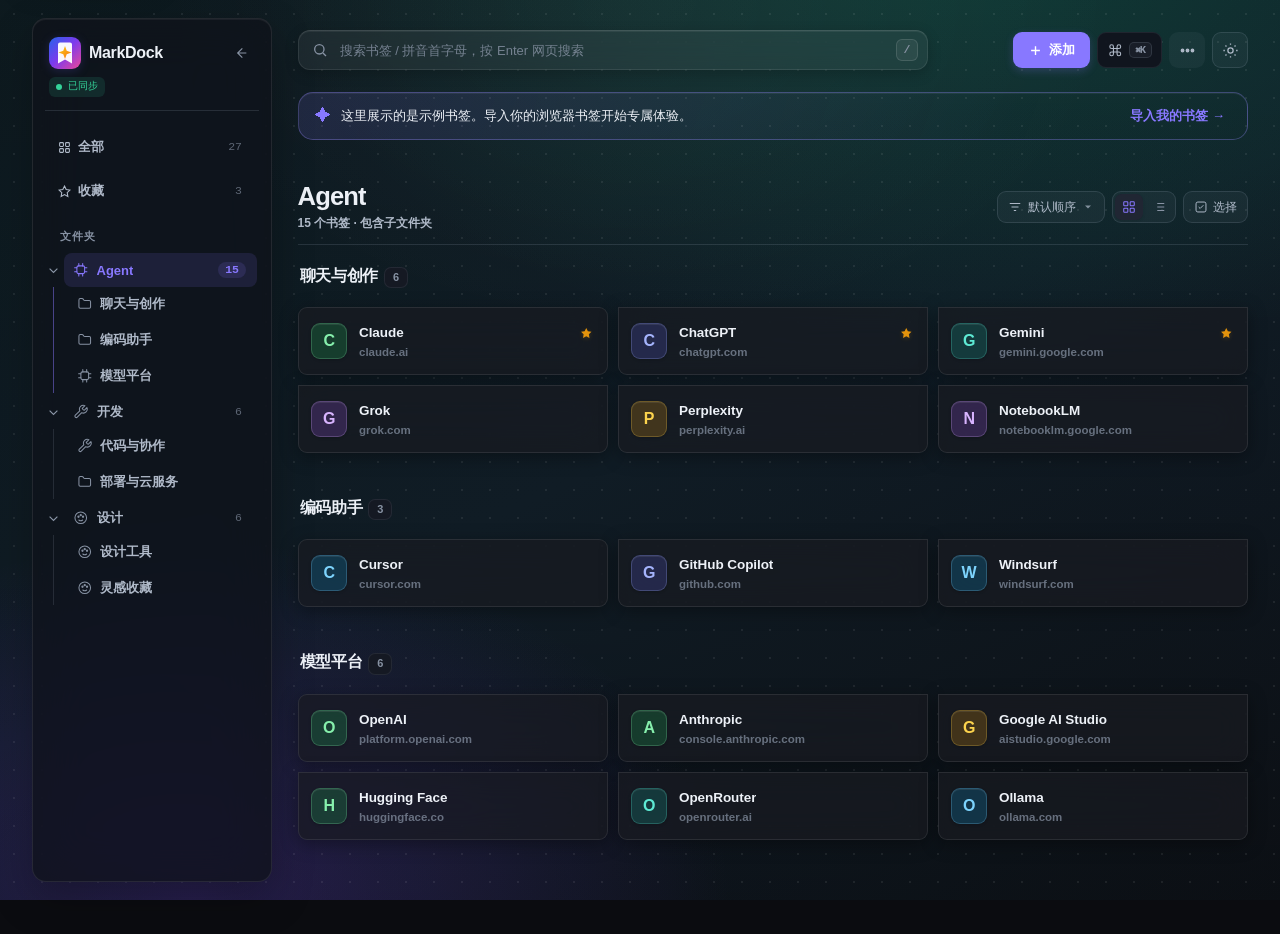
==== commit 8a01ab81: "Polish themes and harden bookmark operations" ====
--- a/index.html
+++ b/index.html
@@ -146,7 +146,7 @@
               </button>
               <a class="actions-menu-link" href="./privacy.html" target="_blank" rel="noopener noreferrer">隐私政策</a>
               <div class="actions-menu-footer">
-                <span>MarkDock v2.4.1</span>
+                <span>MarkDock v2.4.3</span>
               </div>
             </div>
           </div>
@@ -364,7 +364,7 @@
         <div class="shortcut-row"><kbd>?</kbd><span>随时呼出此快捷键帮助</span></div>
       </div>
       <div class="dialog-actions">
-        <span class="dialog-version-tag">MarkDock v2.4.1</span>
+        <span class="dialog-version-tag">MarkDock v2.4.3</span>
         <span class="dialog-spacer"></span>
         <button class="button button-primary" type="button" data-close-dialog="shortcutsDialog">知道了</button>
       </div>
--- a/styles.css
+++ b/styles.css
@@ -3166,7 +3166,12 @@
   background-size: 24px 24px;
 }
 :root[data-theme="light"][data-texture-mode="dots"] .backdrop-texture {
-  background-image: radial-gradient(rgba(15, 23, 42, 0.055) 1px, transparent 1px);
+  background-image: radial-gradient(rgba(15, 23, 42, 0.045) 0.8px, transparent 0.8px);
+  background-size: 28px 28px;
+}
+:root[data-theme="dark"][data-texture-mode="dots"] .backdrop-texture {
+  background-image: radial-gradient(rgba(255, 255, 255, 0.075) 0.8px, transparent 0.8px);
+  background-size: 28px 28px;
 }
 
 /* 卡片毛玻璃通透浮雕质感 */
@@ -6677,4 +6682,81 @@
   box-shadow: 0 1px 3px rgba(0, 0, 0, 0.1);
 }
 
-
+/* Gradient themes use the same legible frosted surfaces in both color modes. */
+:root[data-wallpaper-mode="gradient"] .sidebar {
+  -webkit-backdrop-filter: blur(24px) saturate(145%);
+  backdrop-filter: blur(24px) saturate(145%);
+}
+:root[data-theme="dark"][data-wallpaper-mode="gradient"] .sidebar {
+  background: rgba(16, 19, 26, 0.78);
+  border-color: rgba(255, 255, 255, 0.085);
+  box-shadow: 0 16px 40px rgba(0, 0, 0, 0.26), inset 0 1px 0 rgba(255, 255, 255, 0.055);
+}
+:root[data-theme="light"][data-wallpaper-mode="gradient"] .sidebar {
+  background: rgba(255, 255, 255, 0.82);
+  border-color: rgba(255, 255, 255, 0.76);
+  box-shadow: 0 16px 40px rgba(31, 45, 68, 0.065), inset 0 1px 0 rgba(255, 255, 255, 0.92);
+}
+:root[data-wallpaper-mode="gradient"] .workspace-column .titlebar {
+  background: transparent;
+  box-shadow: none;
+}
+:root[data-theme="dark"][data-wallpaper-mode="gradient"] .workspace-column .titlebar {
+  border-bottom-color: rgba(255, 255, 255, 0.065);
+}
+:root[data-theme="light"][data-wallpaper-mode="gradient"] .workspace-column .titlebar {
+  border-bottom-color: rgba(31, 45, 68, 0.08);
+}
+:root[data-theme="dark"][data-wallpaper-mode="gradient"] .workspace-column .titlebar .search-box {
+  background: rgba(20, 23, 31, 0.78);
+  border-color: rgba(255, 255, 255, 0.12);
+  box-shadow: 0 4px 20px rgba(0, 0, 0, 0.2), inset 0 1px 0 rgba(255, 255, 255, 0.055);
+}
+:root[data-theme="light"][data-wallpaper-mode="gradient"] .workspace-column .titlebar .search-box {
+  background: rgba(255, 255, 255, 0.84);
+  border-color: rgba(31, 45, 68, 0.1);
+  box-shadow: 0 4px 20px rgba(31, 45, 68, 0.045), inset 0 1px 0 rgba(255, 255, 255, 0.92);
+}
+:root[data-wallpaper-mode="gradient"] .workspace-column .titlebar .search-box:focus-within,
+:root[data-wallpaper-mode="gradient"] .workspace-column .titlebar .search-box.has-query {
+  border-color: var(--accent-border);
+  box-shadow: 0 0 0 3px var(--accent-soft), 0 5px 22px rgba(24, 32, 48, 0.12);
+}
+
+/* Keep the glass toggle effective after the theme-specific card rules below. */
+:root[data-theme="light"][data-card-glass="true"] .workspace-column .bookmark-card:not(.is-selected) {
+  background: rgba(255, 255, 255, 0.82);
+  border-color: rgba(255, 255, 255, 0.72);
+  -webkit-backdrop-filter: blur(16px) saturate(140%);
+  backdrop-filter: blur(16px) saturate(140%);
+  box-shadow: 0 4px 16px rgba(31, 45, 68, 0.065), inset 0 1px 0 rgba(255, 255, 255, 0.75);
+}
+:root[data-theme="dark"][data-card-glass="true"] .workspace-column .bookmark-card:not(.is-selected) {
+  background: rgba(19, 23, 31, 0.84);
+  border-color: rgba(255, 255, 255, 0.095);
+  -webkit-backdrop-filter: blur(16px) saturate(140%);
+  backdrop-filter: blur(16px) saturate(140%);
+  box-shadow: 0 6px 20px rgba(0, 0, 0, 0.24), inset 0 1px 0 rgba(255, 255, 255, 0.055);
+}
+:root[data-theme="light"][data-card-glass="true"] .workspace-column .bookmark-card:not(.is-selected):hover,
+:root[data-theme="light"][data-card-glass="true"] .workspace-column .bookmark-card:not(.is-selected):focus-within {
+  background: rgba(255, 255, 255, 0.94);
+  border-color: rgba(112, 95, 238, 0.28);
+  box-shadow: 0 9px 24px rgba(31, 45, 68, 0.1), inset 0 1px 0 rgba(255, 255, 255, 0.95);
+}
+:root[data-theme="dark"][data-card-glass="true"] .workspace-column .bookmark-card:not(.is-selected):hover,
+:root[data-theme="dark"][data-card-glass="true"] .workspace-column .bookmark-card:not(.is-selected):focus-within {
+  background: rgba(27, 32, 43, 0.94);
+  border-color: rgba(151, 137, 255, 0.42);
+  box-shadow: 0 10px 26px rgba(0, 0, 0, 0.34), inset 0 1px 0 rgba(255, 255, 255, 0.1);
+}
+
+@media (prefers-reduced-motion: reduce) {
+  .backdrop,
+  .backdrop-texture,
+  .workspace-column .bookmark-card,
+  .workspace-column .titlebar .search-box {
+    transition-duration: 0.01ms !important;
+  }
+}
+
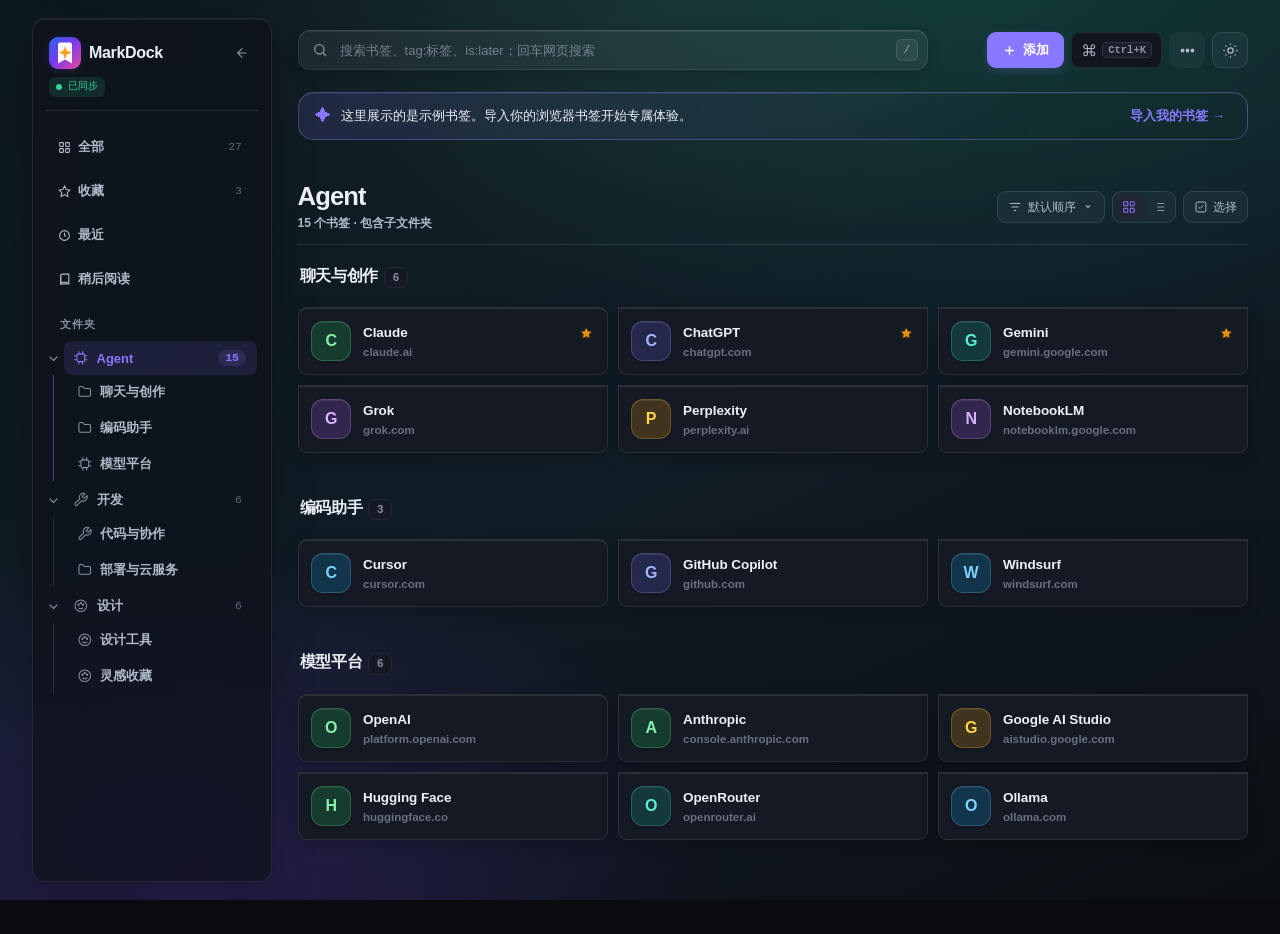
==== commit ce1bc626: "feat: add bookmark organization and side panel" ====
--- a/index.html
+++ b/index.html
@@ -8,8 +8,10 @@
     <link rel="icon" type="image/svg+xml" href="./favicon.svg" />
     <script src="./theme-init.js"></script>
     <link rel="stylesheet" href="./styles.css" />
+    <script src="./appearance.js" defer></script>
+    <script src="./search-index.js" defer></script>
+    <link rel="stylesheet" href="./design-system.css" />
     <script src="./app.js" defer></script>
-    <script src="./appearance.js" defer></script>
   </head>
   <body>
     <a class="skip-link" href="#content">跳到书签内容</a>
@@ -54,7 +56,7 @@
           <div class="search-box" id="searchBox">
             <label class="search-input-label" for="searchInput">
               <svg class="search-icon" viewBox="0 0 24 24" aria-hidden="true"><circle cx="11" cy="11" r="7"/><path d="m16.5 16.5 4.5 4.5"/></svg>
-              <input id="searchInput" type="search" placeholder="搜索书签 / 拼音首字母，按 Enter 网页搜索" aria-label="搜索书签或网页" autocomplete="off" />
+              <input id="searchInput" type="search" placeholder="搜索书签、tag:标签、is:later；回车网页搜索" aria-label="搜索书签或网页" autocomplete="off" />
             </label>
             <button class="search-clear" id="searchClearBtn" type="button" aria-label="清空搜索" hidden title="清空搜索">×</button>
             <div class="search-web-controls" id="searchWebControls" hidden>
@@ -146,7 +148,7 @@
               </button>
               <a class="actions-menu-link" href="./privacy.html" target="_blank" rel="noopener noreferrer">隐私政策</a>
               <div class="actions-menu-footer">
-                <span>MarkDock v2.4.3</span>
+                <span>MarkDock v2.5.0</span>
               </div>
             </div>
           </div>
@@ -166,6 +168,7 @@
       <div class="search-hint-bar" id="searchHintBar" hidden>
         <span id="searchResultNote"></span>
         <div class="search-hint-actions">
+          <button type="button" id="saveSearchButton" class="tag-button" hidden>保存为集合</button>
           <button type="button" id="hintWebSearchBtn" class="tag-button tag-button-accent">网页搜索</button>
           <button type="button" id="clearSearchScopeBtn" class="tag-button">清空搜索</button>
         </div>
@@ -263,6 +266,29 @@
           </label>
         </div>
 
+        <details class="bookmark-details-fields">
+          <summary>个人整理信息</summary>
+          <div class="bookmark-details-grid">
+            <label class="field">
+              <span>标签</span>
+              <input id="tagsField" name="tags" maxlength="240" placeholder="用逗号分隔，如：工作、阅读" autocomplete="off" />
+            </label>
+            <label class="field">
+              <span>阅读状态</span>
+              <select id="readStatusField" name="readStatus">
+                <option value="none">未标记</option>
+                <option value="unread">未读</option>
+                <option value="later">稍后阅读</option>
+                <option value="read">已读</option>
+              </select>
+            </label>
+            <label class="field bookmark-note-field">
+              <span>个人备注</span>
+              <textarea id="noteField" name="note" maxlength="1200" rows="3" placeholder="仅保存在本机，并随 JSON 备份导出"></textarea>
+            </label>
+          </div>
+        </details>
+
         <label class="favorite-check">
           <input id="favoriteField" name="favorite" type="checkbox" />
           <span>加入收藏</span>
@@ -278,6 +304,27 @@
           <button class="button button-primary" type="submit">保存书签</button>
         </div>
       </form>
+    </dialog>
+
+    <dialog id="importPreviewDialog" class="bookmark-dialog import-preview-dialog" aria-labelledby="importPreviewTitle">
+      <div class="dialog-heading">
+        <div><p class="eyebrow">导入预览</p><h2 id="importPreviewTitle">确认导入内容</h2></div>
+        <button class="icon-button" id="cancelImportPreviewButton" type="button" aria-label="取消导入">×</button>
+      </div>
+      <p class="import-preview-summary" id="importPreviewSummary"></p>
+      <div class="import-preview-details" id="importPreviewDetails"></div>
+      <fieldset class="import-strategy-options">
+        <legend>导入方式</legend>
+        <label><input type="radio" name="importStrategy" value="merge" checked /> 合并到现有本地书签</label>
+        <label><input type="radio" name="importStrategy" value="skip" /> 合并并跳过重复网址</label>
+        <label id="replaceImportOption" hidden><input type="radio" name="importStrategy" value="replace" /> 替换现有本地书签（先下载备份）</label>
+      </fieldset>
+      <p class="dialog-hint">Chrome 原生书签只会匹配和更新状态，不会被此导入替换。</p>
+      <div class="dialog-actions">
+        <span class="dialog-spacer"></span>
+        <button class="button button-quiet" id="cancelImportPreviewAction" type="button">取消</button>
+        <button class="button button-primary" id="confirmImportPreviewButton" type="button">继续导入</button>
+      </div>
     </dialog>
 
     <!-- Move Bookmark Dialog -->
@@ -364,7 +411,7 @@
         <div class="shortcut-row"><kbd>?</kbd><span>随时呼出此快捷键帮助</span></div>
       </div>
       <div class="dialog-actions">
-        <span class="dialog-version-tag">MarkDock v2.4.3</span>
+        <span class="dialog-version-tag">MarkDock v2.5.0</span>
         <span class="dialog-spacer"></span>
         <button class="button button-primary" type="button" data-close-dialog="shortcutsDialog">知道了</button>
       </div>
@@ -386,6 +433,22 @@
       </div>
     </dialog>
 
+    <dialog id="saveSearchDialog" class="bookmark-dialog save-search-dialog" aria-labelledby="saveSearchTitle">
+      <form id="saveSearchForm">
+        <div class="dialog-heading">
+          <div><p class="eyebrow">快捷集合</p><h2 id="saveSearchTitle">保存当前搜索</h2></div>
+          <button class="icon-button" type="button" data-close-dialog="saveSearchDialog" aria-label="关闭">×</button>
+        </div>
+        <p class="saved-query-preview" id="savedQueryPreview"></p>
+        <label class="field"><span>集合名称</span><input id="saveSearchName" required maxlength="48" placeholder="例如：工作资料" autocomplete="off" /></label>
+        <div class="dialog-actions">
+          <span class="dialog-spacer"></span>
+          <button class="button button-quiet" type="button" data-close-dialog="saveSearchDialog">取消</button>
+          <button class="button button-primary" type="submit">保存集合</button>
+        </div>
+      </form>
+    </dialog>
+
     <!-- Appearance Settings Dialog -->
     <dialog id="appearanceDialog" class="bookmark-dialog appearance-dialog" aria-labelledby="appearanceTitle">
       <div class="dialog-heading">
@@ -466,6 +529,18 @@
           </span>
         </button>
       </div>
+
+      <section class="launch-mode-panel" id="launchModePanel" aria-labelledby="launchModeTitle">
+        <div>
+          <h3 id="launchModeTitle">打开工作台</h3>
+          <p>选择点击扩展图标后的打开方式</p>
+        </div>
+        <label class="sr-only" for="launchModeSelect">工作台打开方式</label>
+        <select id="launchModeSelect">
+          <option value="tab">在新标签页打开</option>
+          <option value="side-panel">在浏览器侧边栏打开</option>
+        </select>
+      </section>
 
       <section class="appearance-wallpaper" aria-labelledby="appearanceWallpaperTitle">
         <div class="appearance-section-heading">
@@ -505,7 +580,7 @@
         <div class="wallpaper-extra-effects" id="wallpaperExtraEffects">
           <div class="appearance-switch-row">
             <div class="switch-meta">
-              <strong>卡片显示密度 (Card Density)</strong>
+              <strong>卡片显示密度</strong>
               <small>调整书签网格间距与卡片呼吸感</small>
             </div>
             <div class="density-segmented" role="group" aria-label="卡片显示密度">
@@ -516,7 +591,7 @@
 
           <div class="appearance-switch-row">
             <div class="switch-meta">
-              <strong>微质感点阵 (Dot Grid)</strong>
+              <strong>微质感点阵</strong>
               <small>在背景表层叠加细腻科技网格微粒</small>
             </div>
             <button type="button" class="appearance-toggle-switch" id="toggleDotGrid" role="switch" aria-checked="false" aria-label="微质感点阵开关">
@@ -526,7 +601,7 @@
 
           <div class="appearance-switch-row">
             <div class="switch-meta">
-              <strong>卡片毛玻璃通透 (Frosted Glass)</strong>
+              <strong>卡片毛玻璃</strong>
               <small>书签卡片半透明磨砂毛玻璃浮雕质感</small>
             </div>
             <button type="button" class="appearance-toggle-switch" id="toggleCardGlass" role="switch" aria-checked="false" aria-label="卡片毛玻璃开关">
--- a/design-system.css
+++ b/design-system.css
@@ -0,0 +1,267 @@
+/* MarkDock 2.5 component layer: restrained aurora, clear surfaces, compact metadata. */
+:root {
+  --md-accent: #8065f2;
+  --md-accent-soft: color-mix(in srgb, var(--md-accent) 12%, transparent);
+  --surface: var(--surface-raised);
+  --border: var(--line);
+  --md-radius-sm: 9px;
+  --md-radius-md: 13px;
+  --md-radius-lg: 18px;
+  --md-space-1: 4px;
+  --md-space-2: 8px;
+  --md-space-3: 12px;
+  --md-space-4: 16px;
+}
+
+.backdrop-texture { opacity: .34; }
+:root[data-theme="light"] .backdrop-texture { opacity: .23; }
+
+.bookmark-card {
+  border-radius: var(--md-radius-md);
+  box-shadow: 0 2px 8px rgba(18, 24, 38, .035);
+  transition: transform .18s ease, border-color .18s ease, box-shadow .18s ease, background .18s ease;
+}
+.bookmark-card:hover,
+.bookmark-card:focus-within {
+  transform: translateY(-1px);
+}
+.bookmark-card:focus-within {
+  outline: 2px solid color-mix(in srgb, var(--md-accent) 72%, transparent);
+  outline-offset: 2px;
+}
+.bookmark-card:has(.bookmark-meta-line) { height: auto; min-height: 84px; max-height: none; }
+.bookmark-card:has(.bookmark-note-indicator) { height: auto; min-height: 76px; max-height: none; }
+.bookmark-favicon-wrap {
+  width: 40px;
+  height: 40px;
+  border-radius: 12px;
+  box-shadow: inset 0 0 0 1px rgba(255, 255, 255, .28);
+}
+.bookmark-title {
+  display: -webkit-box;
+  overflow: hidden;
+  -webkit-box-orient: vertical;
+  -webkit-line-clamp: 2;
+  line-height: 1.35;
+}
+.bookmark-meta-line {
+  display: flex;
+  align-items: center;
+  gap: 5px;
+  min-width: 0;
+  margin-top: 5px;
+  overflow: hidden;
+}
+.bookmark-tag-chip,
+.bookmark-status-chip,
+.bookmark-tag-extra,
+.bookmark-note-indicator {
+  flex: 0 0 auto;
+  max-width: 96px;
+  overflow: hidden;
+  border: 1px solid var(--border);
+  border-radius: 999px;
+  padding: 2px 7px;
+  color: var(--text-secondary);
+  background: color-mix(in srgb, var(--surface) 76%, transparent);
+  font-size: 10px;
+  line-height: 1.35;
+  text-overflow: ellipsis;
+  white-space: nowrap;
+}
+.bookmark-status-chip { color: var(--accent); border-color: var(--accent-border); background: var(--accent-soft); }
+.bookmark-status-later { color: #b7791f; border-color: rgba(183, 121, 31, .22); background: rgba(183, 121, 31, .1); }
+.bookmark-status-read { color: #15803d; border-color: rgba(21, 128, 61, .2); background: rgba(21, 128, 61, .09); }
+.bookmark-status-unread { color: #b42318; border-color: rgba(180, 35, 24, .2); background: rgba(180, 35, 24, .08); }
+.bookmark-note-indicator { margin-top: 5px; }
+
+.bookmark-details-fields {
+  margin: 4px 0 8px;
+  border: 1px solid var(--border);
+  border-radius: var(--md-radius-md);
+  background: color-mix(in srgb, var(--surface) 72%, transparent);
+}
+.bookmark-details-fields > summary {
+  min-height: 42px;
+  padding: 12px 14px;
+  color: var(--text-secondary);
+  cursor: pointer;
+  font-size: 12px;
+  font-weight: 650;
+}
+.bookmark-details-grid {
+  display: grid;
+  grid-template-columns: 1fr 1fr;
+  gap: 10px;
+  padding: 0 12px 12px;
+}
+.bookmark-note-field { grid-column: 1 / -1; }
+.bookmark-note-field textarea { width: 100%; resize: vertical; }
+
+.saved-search-list { display: grid; gap: 2px; }
+.saved-search-row { display: flex; align-items: center; min-width: 0; }
+.saved-search-tab { flex: 1 1 auto; min-width: 0; }
+.saved-search-remove {
+  flex: 0 0 32px;
+  width: 32px;
+  height: 32px;
+  border: 0;
+  border-radius: 8px;
+  color: var(--text-muted);
+  background: transparent;
+  cursor: pointer;
+  opacity: .66;
+}
+.saved-search-remove:hover,
+.saved-search-remove:focus-visible { color: var(--danger); background: var(--danger-soft); opacity: 1; }
+.saved-search-row:focus-within .saved-search-remove,
+.saved-search-row:hover .saved-search-remove { opacity: 1; }
+
+.launch-mode-panel {
+  display: flex;
+  align-items: center;
+  justify-content: space-between;
+  gap: 16px;
+  margin: 14px 0;
+  border: 1px solid var(--border);
+  border-radius: var(--md-radius-md);
+  padding: 12px 14px;
+  background: color-mix(in srgb, var(--surface) 78%, transparent);
+}
+.launch-mode-panel h3 { margin: 0 0 3px; color: var(--text); font-size: 13px; }
+.launch-mode-panel p { margin: 0; color: var(--text-secondary); font-size: 11px; }
+.launch-mode-panel select { max-width: 220px; }
+
+.import-preview-dialog { width: min(520px, calc(100vw - 28px)); }
+.import-preview-summary { margin: 0 0 12px; color: var(--text-secondary); line-height: 1.5; }
+.import-preview-details {
+  display: grid;
+  grid-template-columns: 1fr 1fr;
+  gap: 8px;
+  margin: 12px 0 16px;
+}
+.import-preview-stat {
+  display: flex;
+  justify-content: space-between;
+  gap: 8px;
+  border: 1px solid var(--border);
+  border-radius: var(--md-radius-sm);
+  padding: 10px 12px;
+  color: var(--text-secondary);
+  background: color-mix(in srgb, var(--surface) 72%, transparent);
+  font-size: 12px;
+}
+.import-preview-stat strong { color: var(--text); font-variant-numeric: tabular-nums; }
+.import-strategy-options {
+  display: grid;
+  gap: 8px;
+  margin: 0;
+  border: 1px solid var(--border);
+  border-radius: var(--md-radius-md);
+  padding: 12px;
+}
+.import-strategy-options legend { padding: 0 5px; color: var(--text); font-size: 12px; font-weight: 650; }
+.import-strategy-options label { display: flex; align-items: flex-start; gap: 9px; color: var(--text-secondary); font-size: 12px; }
+.import-strategy-options input { accent-color: var(--md-accent); }
+.saved-query-preview {
+  margin: 0 0 14px;
+  border: 1px solid var(--border);
+  border-radius: var(--md-radius-sm);
+  padding: 10px 12px;
+  color: var(--text-secondary);
+  background: color-mix(in srgb, var(--surface) 70%, transparent);
+  overflow-wrap: anywhere;
+}
+
+.search-hint-actions .tag-button,
+.titlebar-right > button,
+.titlebar-right .icon-button {
+  transition: transform .16s ease, border-color .16s ease, background .16s ease;
+}
+.search-hint-actions .tag-button:focus-visible,
+.titlebar-right button:focus-visible {
+  outline: 2px solid color-mix(in srgb, var(--md-accent) 72%, transparent);
+  outline-offset: 2px;
+}
+
+:root[data-launch-context="side-panel"] body { min-width: 0; }
+:root[data-launch-context="side-panel"] { overflow-x: clip; }
+:root[data-launch-context="side-panel"] .app-window {
+  display: grid;
+  width: 100%;
+  min-height: 100vh;
+  max-width: none;
+  grid-template-columns: 64px minmax(0, 1fr);
+  gap: 10px;
+  padding: 10px;
+  border-radius: 0;
+  box-shadow: none;
+}
+:root[data-launch-context="side-panel"] .sidebar {
+  order: 0;
+  grid-row: 1;
+  position: sticky;
+  top: 10px;
+  height: calc(100svh - 20px);
+  max-height: none;
+}
+:root[data-launch-context="side-panel"] .sidebar {
+  width: 64px;
+  min-width: 64px;
+  padding: 10px 6px;
+}
+:root[data-launch-context="side-panel"] .sidebar .brand-name,
+:root[data-launch-context="side-panel"] .sidebar .private-badge,
+:root[data-launch-context="side-panel"] .sidebar .nav-section-label,
+:root[data-launch-context="side-panel"] .sidebar .tab-label,
+:root[data-launch-context="side-panel"] .sidebar .tab-count,
+:root[data-launch-context="side-panel"] .sidebar .nav-more,
+:root[data-launch-context="side-panel"] .sidebar .nav-disclosure,
+:root[data-launch-context="side-panel"] .sidebar .saved-search-remove {
+  display: none !important;
+}
+:root[data-launch-context="side-panel"] .sidebar .nav-top-pinned { align-items: center; }
+:root[data-launch-context="side-panel"] .sidebar .tab,
+:root[data-launch-context="side-panel"] .sidebar .nav-folder-tab {
+  justify-content: center;
+  width: 42px;
+  min-width: 42px;
+  padding-inline: 0;
+}
+:root[data-launch-context="side-panel"] .sidebar .nav-node-children { display: none; }
+:root[data-launch-context="side-panel"] .workspace-column {
+  order: 0;
+  grid-row: 1;
+  display: flex;
+  flex-direction: column;
+  min-width: 0;
+}
+:root[data-launch-context="side-panel"] .titlebar { display: flex; align-items: stretch; flex-wrap: wrap; gap: 8px; }
+:root[data-launch-context="side-panel"] .search-wrap { flex: 1 0 100%; width: 100%; }
+:root[data-launch-context="side-panel"] .titlebar-right { justify-content: flex-end; width: 100%; gap: 6px; }
+:root[data-launch-context="side-panel"] .quick-add-btn span,
+:root[data-launch-context="side-panel"] .header-cmd-btn kbd { display: none; }
+:root[data-launch-context="side-panel"] .content-heading { flex-wrap: wrap; gap: 8px; }
+:root[data-launch-context="side-panel"] .content-heading-tools { width: 100%; justify-content: flex-end; }
+:root[data-launch-context="side-panel"] .bookmark-grid { grid-template-columns: minmax(0, 1fr); }
+:root[data-launch-context="side-panel"] .bookmark-card { min-height: 76px; }
+
+@media (max-width: 740px) {
+  .titlebar { flex-wrap: wrap; gap: 8px; }
+  .search-wrap { flex: 1 0 100%; width: 100%; }
+  .titlebar-right { justify-content: flex-end; width: 100%; gap: 6px; }
+  .bookmark-details-grid { grid-template-columns: 1fr; }
+  .bookmark-note-field { grid-column: auto; }
+}
+@media (max-width: 420px) {
+  .import-preview-details { grid-template-columns: 1fr; }
+  .launch-mode-panel { align-items: flex-start; flex-direction: column; }
+  .launch-mode-panel select { max-width: none; width: 100%; }
+  .search-hint-bar { align-items: flex-start; flex-direction: column; gap: 8px; }
+}
+@media (prefers-reduced-motion: reduce) {
+  .bookmark-card,
+  .search-hint-actions .tag-button,
+  .titlebar-right > button,
+  .titlebar-right .icon-button { transition-duration: .01ms !important; }
+}
